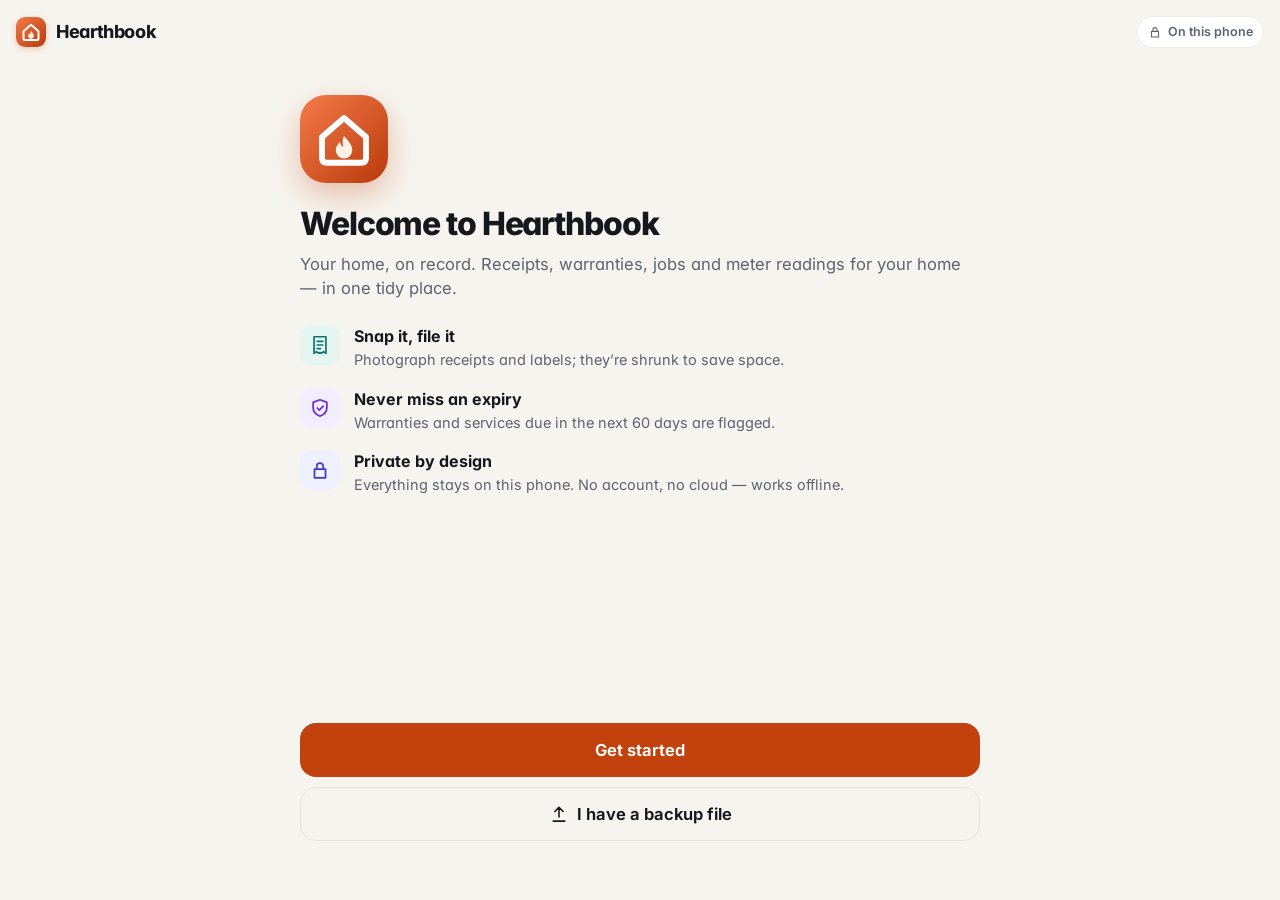
==== index.html @ 167d60f3 "Google Drive shared sync" ====
<!doctype html>
<!--
  index.html — the one and only page of the app.

  It's deliberately almost empty: a slim top bar, a <main> box that
  app.js fills in with whichever screen you're on (dashboard, list, form…),
  and the bottom navigation bar.

  The app's name lives in js/config.js; the <title> here is just what
  shows for a split second before the JavaScript starts.
-->
<html lang="en-GB">
  <head>
    <meta charset="utf-8" />
    <!-- Makes the page fit the phone's screen width instead of a zoomed-out desktop view -->
    <meta name="viewport" content="width=device-width, initial-scale=1, viewport-fit=cover" />
    <title>Hearthbook</title>
    <meta name="description" content="A private home logbook: receipts, warranties, jobs and meter readings. Everything stays on this phone." />
    <meta name="color-scheme" content="light dark" />

    <!-- The manifest tells Chrome "this is an installable app" (name, icons, colours) -->
    <link rel="manifest" href="manifest.json" />
    <!-- Colour of the phone's status bar / title bar (theme.js updates it for dark mode) -->
    <meta name="theme-color" content="#f6f4ef" />
    <link rel="icon" href="icons/icon.svg" type="image/svg+xml" />
    <link rel="icon" href="icons/icon-192.png" sizes="192x192" />
    <link rel="apple-touch-icon" href="icons/icon-192.png" />
    <link rel="preload" href="fonts/inter-latin.woff" as="font" type="font/woff" crossorigin />

    <!-- Apply a saved Light/Dark choice before anything is drawn (no flash) -->
    <script>
      try { var t = localStorage.getItem('hearthbook.theme'); if (t === 'light' || t === 'dark') document.documentElement.dataset.theme = t; } catch (e) {}
    </script>
    <link rel="stylesheet" href="styles.css" />
  </head>
  <body>
    <a class="skip" href="#app">Skip to content</a>
    <header class="topbar">
      <a href="#/home" class="brand" aria-label="Home">
        <img src="icons/icon.svg" alt="" width="30" height="30" />
        <span data-app-name>Hearthbook</span>
      </a>
      <button type="button" class="private-chip" id="sync-chip" title="Your data never leaves this phone">
        <svg viewBox="0 0 24 24" width="14" height="14" fill="none" stroke="currentColor" stroke-width="2" stroke-linecap="round" stroke-linejoin="round" aria-hidden="true"><path d="M6 11h12v9.5H6zM8.5 11V8a3.5 3.5 0 0 1 7 0v3"/></svg>
        <span id="sync-chip-text">On this phone</span>
      </button>
    </header>

    <!-- app.js draws each screen in here -->
    <main id="app" tabindex="-1">
      <noscript>This app needs JavaScript switched on.</noscript>
    </main>

    <!-- Bottom navigation (thumb-friendly). Icons are inline SVG. -->
    <nav class="bottom-nav" aria-label="Main">
      <a href="#/home" data-tab="home" id="nav-home">
        <svg viewBox="0 0 24 24" fill="none" stroke="currentColor" stroke-width="1.9" stroke-linecap="round" stroke-linejoin="round" aria-hidden="true"><path d="M3.5 10.2 12 3.5l8.5 6.7V19a1.5 1.5 0 0 1-1.5 1.5h-4.2v-6h-5.6v6H5A1.5 1.5 0 0 1 3.5 19z"/></svg>
        <span>Home</span>
      </a>
      <a href="#/list/all" data-tab="list" id="nav-list">
        <svg viewBox="0 0 24 24" fill="none" stroke="currentColor" stroke-width="1.9" stroke-linecap="round" stroke-linejoin="round" aria-hidden="true"><path d="M8 6h12M8 12h12M8 18h12M4 6h.01M4 12h.01M4 18h.01"/></svg>
        <span>Logbook</span>
      </a>
      <a href="#/new" class="nav-add" id="add" aria-label="Add entry">
        <svg viewBox="0 0 24 24" fill="none" stroke="currentColor" stroke-width="2.4" stroke-linecap="round" aria-hidden="true"><path d="M12 5v14M5 12h14"/></svg>
      </a>
      <a href="#/list/meter" data-tab="meter" id="nav-meter">
        <svg viewBox="0 0 24 24" fill="none" stroke="currentColor" stroke-width="1.9" stroke-linecap="round" stroke-linejoin="round" aria-hidden="true"><path d="M4.5 17a8 8 0 1 1 15 0M12 13l3.5-4"/></svg>
        <span>Meters</span>
      </a>
      <a href="#/export" data-tab="export" id="export-nav" aria-label="Backup and settings">
        <svg viewBox="0 0 24 24" fill="none" stroke="currentColor" stroke-width="1.9" stroke-linecap="round" stroke-linejoin="round" aria-hidden="true"><path d="M7 18.5a4.5 4.5 0 0 1-.6-8.96A6 6 0 0 1 18 8.5a4 4 0 0 1-.5 7.97M12 21v-8M9 16l3-3 3 3"/></svg>
        <span>Backup</span>
      </a>
    </nav>

    <!-- type="module" lets us use "import" between our JavaScript files -->
    <script type="module" src="js/app.js"></script>
  </body>
</html>
---- styles.css ----
/* =====================================================================
   styles.css — how everything looks.
   =====================================================================
   "Mobile-first": the basic styles are for a phone. Anything you tap is
   at least 44–48px tall (about the size of a fingertip).

   All colours, radii and shadows are "variables" at the top, in two sets:
   light (default) and dark. Change the look of the whole app by editing
   these. Dark mode follows the phone's setting, or Backup → Appearance.  */

@font-face {
  font-family: 'Inter';
  src: url('fonts/inter-latin.woff') format('woff');
  font-weight: 400 800;
  font-style: normal;
  font-display: swap; /* show text straight away with a system font, swap when loaded */
}

:root {
  color-scheme: light;
  --font: 'Inter', system-ui, -apple-system, 'Segoe UI', Roboto, 'Helvetica Neue', Arial, sans-serif;

  --bg: #f6f4ef;          /* warm paper */
  --surface: #ffffff;     /* cards */
  --surface-2: #f0ede6;   /* inputs, quiet buttons */
  --line: rgba(28, 25, 20, 0.08);
  --text: #16181d;
  --text-2: #5e6370;      /* secondary text, 6:1 on white */
  --text-3: #8a8f9a;      /* decorative only (not for important text) */

  --brand: #c2410c;       /* ember: buttons, links (5.2:1 with white) */
  --brand-2: #f47b4a;     /* lighter ember for gradients */
  --brand-soft: #fdebe2;
  --on-brand: #ffffff;

  --soon: #b45309;   --soon-bg: #fff3dc;
  --bad: #b42318;    --bad-bg: #fdeceb;
  --good: #067647;   --good-bg: #e7f6ee;

  /* section colours: ink (icon/text) + soft (background) */
  --indigo: #4338ca; --indigo-soft: #eef0ff;
  --teal: #0f766e;   --teal-soft: #e3f4f1;
  --violet: #6d28d9; --violet-soft: #f3eeff;
  --amber: #b45309;  --amber-soft: #fff1d6;
  --slate: #475467;  --slate-soft: #eef0f3;

  --radius: 18px;
  --radius-sm: 12px;
  --shadow: 0 1px 2px rgba(28, 25, 20, 0.04), 0 4px 16px rgba(28, 25, 20, 0.05);
  --shadow-lift: 0 8px 28px rgba(28, 25, 20, 0.12);
  --tap: 48px;
  --nav-h: 68px;
  --ease: cubic-bezier(0.2, 0.8, 0.2, 1);
}

/* Dark palette — used when the phone is in dark mode (unless the user
   picked Light), or when the user picked Dark. */
@media (prefers-color-scheme: dark) {
  :root:not([data-theme='light']) {
    color-scheme: dark;
    --bg: #0f1115; --surface: #171a21; --surface-2: #20242d; --line: rgba(255, 255, 255, 0.07);
    --text: #eceef1; --text-2: #a3a8b3; --text-3: #6f7480;
    --brand: #ff8a5b; --brand-2: #ffa47e; --brand-soft: #3a1f14; --on-brand: #1a0d06;
    --soon: #ffb86b; --soon-bg: #2e2416; --bad: #ff8b80; --bad-bg: #331b1a; --good: #6ee7a8; --good-bg: #13291f;
    --indigo: #a5b4fc; --indigo-soft: #23264a; --teal: #5eead4; --teal-soft: #12302d;
    --violet: #c4b5fd; --violet-soft: #2a2145; --amber: #fcd34d; --amber-soft: #33290f;
    --slate: #cbd2dc; --slate-soft: #252a33;
    --shadow: 0 1px 2px rgba(0, 0, 0, 0.3); --shadow-lift: 0 8px 28px rgba(0, 0, 0, 0.5);
  }
}
:root[data-theme='dark'] {
  color-scheme: dark;
  --bg: #0f1115; --surface: #171a21; --surface-2: #20242d; --line: rgba(255, 255, 255, 0.07);
  --text: #eceef1; --text-2: #a3a8b3; --text-3: #6f7480;
  --brand: #ff8a5b; --brand-2: #ffa47e; --brand-soft: #3a1f14; --on-brand: #1a0d06;
  --soon: #ffb86b; --soon-bg: #2e2416; --bad: #ff8b80; --bad-bg: #331b1a; --good: #6ee7a8; --good-bg: #13291f;
  --indigo: #a5b4fc; --indigo-soft: #23264a; --teal: #5eead4; --teal-soft: #12302d;
  --violet: #c4b5fd; --violet-soft: #2a2145; --amber: #fcd34d; --amber-soft: #33290f;
  --slate: #cbd2dc; --slate-soft: #252a33;
  --shadow: 0 1px 2px rgba(0, 0, 0, 0.3); --shadow-lift: 0 8px 28px rgba(0, 0, 0, 0.5);
}

/* Section tone -> colours, via data-tone="indigo" etc. */
[data-tone='indigo'] { --tone: var(--indigo); --tone-soft: var(--indigo-soft); }
[data-tone='teal']   { --tone: var(--teal);   --tone-soft: var(--teal-soft); }
[data-tone='violet'] { --tone: var(--violet); --tone-soft: var(--violet-soft); }
[data-tone='amber']  { --tone: var(--amber);  --tone-soft: var(--amber-soft); }
[data-tone='slate']  { --tone: var(--slate);  --tone-soft: var(--slate-soft); }
[data-tone='brand']  { --tone: var(--brand);  --tone-soft: var(--brand-soft); }

* { box-sizing: border-box; }
html { -webkit-text-size-adjust: 100%; -webkit-tap-highlight-color: transparent; }

body {
  margin: 0;
  font-family: var(--font);
  font-size: 16px;
  line-height: 1.45;
  color: var(--text);
  background: var(--bg);
  font-feature-settings: 'cv11', 'calt';
  -webkit-font-smoothing: antialiased;
}
h1, h2, h3 { letter-spacing: -0.02em; line-height: 1.2; }
a { color: var(--brand); }
:focus-visible { outline: 3px solid color-mix(in srgb, var(--brand) 55%, transparent); outline-offset: 2px; border-radius: 10px; }
.ico { display: inline-flex; flex: none; }
.ico svg { display: block; }
.skip { position: absolute; left: -999px; top: 8px; z-index: 50; background: var(--surface); padding: 8px 12px; border-radius: 8px; }
.skip:focus { left: 8px; }

/* ---------- Top bar ---------- */
.topbar {
  position: sticky; top: 0; z-index: 20;
  display: flex; align-items: center; justify-content: space-between; gap: 8px;
  padding: 10px 16px;
  padding-top: max(10px, env(safe-area-inset-top));
  background: color-mix(in srgb, var(--bg) 82%, transparent);
  backdrop-filter: saturate(1.6) blur(14px);
  -webkit-backdrop-filter: saturate(1.6) blur(14px);
  border-bottom: 1px solid transparent;
}
.brand { display: flex; align-items: center; gap: 10px; color: var(--text); text-decoration: none; font-weight: 750; font-size: 18px; letter-spacing: -0.02em; min-height: 44px; }
.brand img { border-radius: 9px; box-shadow: 0 2px 6px rgba(194, 65, 12, 0.25); }
button.private-chip { font: inherit; font-size: 12.5px; font-weight: 600; cursor: pointer; min-height: 32px; }
.private-chip[data-state='syncing'] svg { animation: spin 1s linear infinite; }
.private-chip[data-state='idle'] { color: var(--good); }
.private-chip[data-state='signin'], .private-chip[data-state='error'] { color: var(--bad); border-color: color-mix(in srgb, var(--bad) 40%, var(--line)); }
@keyframes spin { to { transform: rotate(360deg); } }
.private-chip {
  display: inline-flex; align-items: center; gap: 6px;
  font-size: 12.5px; font-weight: 600; color: var(--text-2);
  background: var(--surface); border: 1px solid var(--line); border-radius: 999px; padding: 6px 10px;
}

main { padding: 4px 16px calc(var(--nav-h) + 32px + env(safe-area-inset-bottom)); max-width: 720px; margin: 0 auto; outline: none; }
body.no-nav main { padding-bottom: 40px; }
.screen-in > * { animation: rise 0.32s var(--ease) both; }
.screen-in > *:nth-child(2) { animation-delay: 0.03s; }
.screen-in > *:nth-child(3) { animation-delay: 0.06s; }
.screen-in > *:nth-child(n + 4) { animation-delay: 0.09s; }
@keyframes rise { from { opacity: 0; transform: translateY(8px); } to { opacity: 1; transform: none; } }

/* ---------- Bottom navigation ---------- */
.bottom-nav {
  position: fixed; left: 0; right: 0; bottom: 0; z-index: 30;
  display: grid; grid-template-columns: repeat(5, 1fr); align-items: center;
  height: calc(var(--nav-h) + env(safe-area-inset-bottom));
  padding: 0 8px env(safe-area-inset-bottom);
  background: color-mix(in srgb, var(--surface) 88%, transparent);
  backdrop-filter: saturate(1.6) blur(16px);
  -webkit-backdrop-filter: saturate(1.6) blur(16px);
  border-top: 1px solid var(--line);
}
.bottom-nav a {
  display: flex; flex-direction: column; align-items: center; justify-content: center; gap: 3px;
  min-height: 52px; color: var(--text-2); text-decoration: none; font-size: 11.5px; font-weight: 600;
  border-radius: 14px; transition: color 0.2s;
}
.bottom-nav a svg { width: 24px; height: 24px; transition: transform 0.2s var(--ease); }
.bottom-nav a.active { color: var(--brand); }
.bottom-nav a.active svg { transform: translateY(-1px) scale(1.06); }
.bottom-nav .nav-add {
  justify-self: center; width: 56px; height: 56px; min-height: 0; border-radius: 18px;
  background: linear-gradient(145deg, var(--brand-2), var(--brand)); color: var(--on-brand);
  box-shadow: 0 6px 18px color-mix(in srgb, var(--brand) 40%, transparent);
  transform: translateY(-6px);
}
.bottom-nav .nav-add svg { width: 26px; height: 26px; }
.bottom-nav .nav-add:active { transform: translateY(-6px) scale(0.94); }
body.no-nav .bottom-nav { display: none; }

/* ---------- Screen headers ---------- */
.screen-head { margin: 6px 0 14px; }
.screen-title-row { display: flex; align-items: center; justify-content: space-between; gap: 12px; }
.screen-title { font-size: 30px; font-weight: 780; margin: 2px 0 0; letter-spacing: -0.03em; }
.screen-sub { color: var(--text-2); margin: 4px 0 0; font-size: 15px; }
.eyebrow { margin: 6px 0 0; color: var(--text-2); font-weight: 600; font-size: 14px; }
.back {
  display: inline-flex; align-items: center; gap: 2px; min-height: 44px; margin-left: -6px; padding-right: 8px;
  color: var(--brand); text-decoration: none; font-weight: 600; font-size: 15.5px;
}

/* ---------- Cards, generic ---------- */
.card { background: var(--surface); padding: 18px; border-radius: var(--radius); margin-bottom: 14px; box-shadow: var(--shadow); border: 1px solid var(--line); }
.card p { margin: 0 0 12px; }
.card-head { display: flex; align-items: flex-start; justify-content: space-between; gap: 12px; margin-bottom: 10px; }
.card-head-title { display: flex; align-items: center; gap: 12px; }
.card-title { font-size: 17px; font-weight: 700; margin: 0; }
.card-sub { color: var(--text-2); font-size: 13.5px; margin: 2px 0 0; }
.small { font-size: 14px; }
.muted { color: var(--text-2); }
.stack { display: flex; flex-direction: column; gap: 10px; }

/* Coloured icon squares */
.badge { display: inline-flex; align-items: center; justify-content: center; flex: none; background: var(--tone-soft, var(--slate-soft)); color: var(--tone, var(--slate)); border-radius: 12px; }
.badge-sm { width: 28px; height: 28px; border-radius: 9px; }
.badge-md { width: 40px; height: 40px; }
.badge-lg { width: 56px; height: 56px; border-radius: 16px; }

/* Pills (status chips) */
.pill { display: inline-flex; align-items: center; gap: 4px; align-self: flex-start; padding: 3px 10px; border-radius: 999px; font-size: 12.5px; font-weight: 650; background: var(--surface-2); color: var(--text-2); }
.pill.soon { background: var(--soon-bg); color: var(--soon); }
.pill.expired { background: var(--bad-bg); color: var(--bad); }
.pill.up { background: var(--bad-bg); color: var(--bad); }
.pill.down { background: var(--good-bg); color: var(--good); }

/* ---------- Dashboard ---------- */
.dash-head { margin: 4px 0 16px; }
.hero {
  display: block; position: relative; overflow: hidden; text-decoration: none;
  color: #fff; border-radius: 24px; padding: 20px 20px 18px; margin-bottom: 14px;
  background:
    radial-gradient(120% 90% at 100% 0%, rgba(255, 190, 140, 0.22), transparent 55%),
    linear-gradient(140deg, #c94a17 0%, #b33a0b 55%, #8f2f09 100%);
  box-shadow: 0 10px 30px rgba(194, 65, 12, 0.28);
}
:root[data-theme='dark'] .hero { box-shadow: 0 10px 30px rgba(0, 0, 0, 0.45); }
.hero::after { /* soft flame-shaped glow */
  content: ''; position: absolute; right: -40px; bottom: -60px; width: 200px; height: 200px; border-radius: 50%;
  background: radial-gradient(circle, rgba(255, 210, 160, 0.35), transparent 65%);
}
.hero-label { margin: 0; font-size: 14px; font-weight: 600; }
.hero-value { margin: 4px 0 2px; font-size: 40px; font-weight: 800; letter-spacing: -0.035em; font-variant-numeric: tabular-nums; }
.hero-sub { margin: 0 0 14px; font-size: 13.5px; }
.hero-split { display: flex; flex-wrap: wrap; gap: 6px; position: relative; z-index: 1; }
.hero-chip { display: inline-flex; align-items: center; gap: 5px; padding: 5px 10px; border-radius: 999px; background: rgba(255, 255, 255, 0.16); font-size: 12.5px; font-weight: 600; font-variant-numeric: tabular-nums; }

.stat-grid { display: grid; grid-template-columns: 1fr 1fr; gap: 12px; margin-bottom: 14px; }
.stat-card {
  display: flex; flex-direction: column; gap: 4px; min-height: 136px; min-width: 0;
  background: var(--surface); border: 1px solid var(--line); border-radius: var(--radius); padding: 14px;
  color: var(--text); text-decoration: none; box-shadow: var(--shadow);
  transition: transform 0.15s var(--ease), box-shadow 0.2s;
}
.stat-card.wide { grid-column: 1 / -1; flex-direction: row; align-items: center; justify-content: space-between; min-height: 0; }
.wide-main { display: flex; flex-direction: column; gap: 4px; min-width: 0; }
.stat-label { display: inline-flex; align-items: center; gap: 6px; color: var(--text-2); font-size: 13px; font-weight: 600; }
.stat-value { font-size: 22px; font-weight: 780; letter-spacing: -0.025em; font-variant-numeric: tabular-nums; }
.stat-value small { font-size: 13px; font-weight: 600; color: var(--text-2); letter-spacing: 0; }
.stat-value.muted { font-size: 18px; }
.stat-title { color: var(--text-2); font-size: 13.5px; overflow: hidden; display: -webkit-box; -webkit-line-clamp: 2; -webkit-box-orient: vertical; }
.stat-foot { margin-top: auto; font-size: 12.5px; color: var(--bad); font-weight: 600; }
.spark { color: var(--brand); flex: none; }
.spark-line { fill: none; stroke: currentColor; stroke-width: 2.4; stroke-linecap: round; stroke-linejoin: round; }
.spark-dot { fill: currentColor; stroke: var(--surface); stroke-width: 2; }

.section-grid { display: grid; grid-template-columns: 1fr 1fr; gap: 12px; margin-bottom: 18px; }
.section-tile {
  display: flex; flex-direction: column; gap: 2px; padding: 14px; min-height: 104px;
  background: var(--surface); border: 1px solid var(--line); border-radius: var(--radius);
  text-decoration: none; color: var(--text); box-shadow: var(--shadow);
  transition: transform 0.15s var(--ease);
}
.section-tile .badge { margin-bottom: 8px; }
.tile-label { font-weight: 700; }
.tile-meta { color: var(--text-2); font-size: 13px; font-variant-numeric: tabular-nums; }

.group { margin-bottom: 18px; }
.group-head { display: flex; align-items: baseline; justify-content: space-between; margin: 0 2px 10px; }
.group-head h2 { font-size: 19px; margin: 0; }
.link { font-weight: 600; text-decoration: none; font-size: 14.5px; min-height: 44px; display: inline-flex; align-items: center; }

/* Charts */
.chart-card .card-head { margin-bottom: 2px; }
.chart-readout { margin: 6px 0 4px !important; color: var(--text-2); font-size: 14px; }
.chart-readout strong { color: var(--text); font-size: 17px; font-variant-numeric: tabular-nums; }
.chart { color: var(--brand); }
.chart-svg { width: 100%; height: auto; display: block; overflow: visible; }
.chart-grid { stroke: var(--line); stroke-width: 1; stroke-dasharray: 3 4; }
.chart-base { stroke: var(--line); stroke-width: 1.5; }
.chart-bar { fill: color-mix(in srgb, var(--brand) 32%, var(--surface)); transition: fill 0.2s; }
.chart-bar.is-selected { fill: var(--brand); }
.chart-col { cursor: pointer; }
.chart-label { fill: var(--text-2); font-size: 11px; font-weight: 600; font-family: var(--font); }
.chart-label.is-selected { fill: var(--text); font-weight: 750; }
.chart-peak { fill: var(--text-2); font-size: 10.5px; font-weight: 700; font-family: var(--font); }
.chart-break { fill: none; stroke: var(--surface); stroke-width: 3; }
.chart-note { margin: 6px 0 0 !important; color: var(--text-2); font-size: 12px; }
.seg { display: inline-flex; background: var(--surface-2); border-radius: 12px; padding: 3px; gap: 2px; flex: none; }
.seg-full { display: flex; }
.seg-full .seg-btn { flex: 1; }
.seg-btn {
  display: inline-flex; align-items: center; justify-content: center; gap: 6px;
  min-height: 40px; min-width: 52px; padding: 0 12px; border: 0; border-radius: 10px;
  background: transparent; color: var(--text-2); font: inherit; font-size: 14px; font-weight: 650; cursor: pointer;
}
.seg-btn.active { background: var(--surface); color: var(--text); box-shadow: 0 1px 3px rgba(0, 0, 0, 0.12); }

/* Meter summary */
.meter-card { padding-bottom: 12px; }
.meter-stats { display: grid; grid-template-columns: repeat(3, 1fr); gap: 8px; margin-bottom: 12px; }
.meter-stats > div { display: flex; flex-direction: column; gap: 2px; min-width: 0; }
.meter-stats .stat-value { font-size: 19px; }
.meter-stats .stat-title { font-size: 12.5px; }
.meter-card .chart { color: var(--amber); }
.meter-card .chart-bar { fill: color-mix(in srgb, var(--amber) 30%, var(--surface)); }
.meter-card .chart-bar.is-selected { fill: var(--amber); }
.chart-caption { margin-bottom: 4px !important; }

/* ---------- Section tabs (scroll sideways on small phones) ---------- */
.tabs { display: flex; gap: 8px; overflow-x: auto; padding: 2px 16px 10px; margin: 0 -16px 6px; scrollbar-width: none; }
.tabs::-webkit-scrollbar { display: none; }
.tab {
  flex: 0 0 auto; display: inline-flex; align-items: center; gap: 6px;
  min-height: 44px; padding: 0 14px; border-radius: 999px;
  background: var(--surface); color: var(--text); text-decoration: none; font-weight: 600; font-size: 14.5px;
  border: 1px solid var(--line); white-space: nowrap; box-shadow: var(--shadow);
  transition: background 0.2s, color 0.2s;
}
.tab .ico { color: var(--tone, var(--text-2)); }
.tab.active { background: var(--text); color: var(--bg); border-color: var(--text); }
.tab.active .ico { color: inherit; }

/* ---------- Banners ---------- */
.banner {
  display: flex; align-items: flex-start; gap: 12px; border-radius: var(--radius); padding: 14px; margin-bottom: 12px;
  text-decoration: none; border: 1px solid transparent;
}
.banner p { margin: 0 0 6px; }
.banner-icon { display: inline-flex; margin-top: 1px; }
.banner-body { flex: 1; min-width: 0; }
.banner-title { font-weight: 700; }
.banner.warn { background: var(--bad-bg); color: var(--bad); border-color: color-mix(in srgb, var(--bad) 20%, transparent); }
.banner.warn .small { color: var(--text); opacity: 0.85; }
.banner.warn .btn { margin-top: 6px; }
.banner.soon { align-items: center; background: var(--soon-bg); color: var(--soon); font-weight: 650; min-height: var(--tap); border-color: color-mix(in srgb, var(--soon) 22%, transparent); }

/* ---------- Search and totals ---------- */
.search-wrap { position: relative; display: block; }
.search-wrap .ico { position: absolute; left: 14px; top: 50%; transform: translateY(-50%); color: var(--text-2); pointer-events: none; }
.search {
  width: 100%; min-height: var(--tap); font: inherit; font-size: 16px; color: var(--text);
  padding: 10px 14px 10px 44px; border: 1px solid var(--line); border-radius: 14px; background: var(--surface);
  box-shadow: var(--shadow);
}
.search::placeholder { color: var(--text-2); }
.summary { display: flex; justify-content: space-between; color: var(--text-2); padding: 12px 4px 4px; font-size: 14px; }
.summary .total strong { color: var(--text); font-variant-numeric: tabular-nums; }
.month-head { display: flex; justify-content: space-between; padding: 14px 4px 2px; color: var(--text-2); font-size: 13px; font-weight: 650; letter-spacing: 0.01em; font-variant-numeric: tabular-nums; }

/* ---------- Entry cards in the list ---------- */
.list { display: flex; flex-direction: column; gap: 8px; }
.entry {
  position: relative; display: flex; align-items: center; gap: 12px;
  background: var(--surface); border-radius: var(--radius); border: 1px solid var(--line);
  padding: 12px; min-height: 76px; color: inherit; text-decoration: none; box-shadow: var(--shadow);
  transition: transform 0.15s var(--ease), box-shadow 0.2s;
}
.entry.soon { background: linear-gradient(90deg, var(--soon-bg), var(--surface) 70%); border-color: color-mix(in srgb, var(--soon) 25%, transparent); }
.entry.expired .thumb { filter: grayscale(0.4); }
.entry:active, .stat-card:active, .section-tile:active, .choice:active, .hero:active { transform: scale(0.985); }
.thumb-wrap { position: relative; flex: none; }
.thumb { width: 52px; height: 52px; border-radius: 14px; object-fit: cover; flex: 0 0 auto; display: block; background: var(--surface-2); }
.thumb.placeholder { display: flex; align-items: center; justify-content: center; background: var(--tone-soft); color: var(--tone); }
.thumb-tag { position: absolute; right: -4px; bottom: -4px; width: 22px; height: 22px; border-radius: 8px; display: flex; align-items: center; justify-content: center; background: var(--tone-soft); color: var(--tone); border: 2px solid var(--surface); }
.entry-text { flex: 1; min-width: 0; }
.entry-title { font-weight: 650; overflow: hidden; text-overflow: ellipsis; white-space: nowrap; letter-spacing: -0.01em; }
.entry-sub, .entry-meter { color: var(--text-2); font-size: 13.5px; }
.entry-meter { color: var(--amber); font-weight: 650; font-variant-numeric: tabular-nums; }
.entry-cost { font-weight: 720; white-space: nowrap; font-variant-numeric: tabular-nums; letter-spacing: -0.01em; }
.due { font-size: 13px; color: var(--text-2); }
.due.soon { color: var(--soon); font-weight: 700; }
.due.expired { color: var(--bad); font-weight: 700; }

/* ---------- Empty states ---------- */
.empty { text-align: center; color: var(--text-2); padding: 36px 16px; }
.empty p { margin: 0 auto; max-width: 300px; }
.empty-art {
  width: 84px; height: 84px; margin: 0 auto 14px; border-radius: 28px;
  display: flex; align-items: center; justify-content: center;
  background: var(--brand-soft); color: var(--brand);
}
.empty-hero { background: var(--surface); border: 1px solid var(--line); border-radius: 24px; box-shadow: var(--shadow); margin-bottom: 16px; padding: 30px 20px 22px; }
.empty-hero h2 { color: var(--text); margin: 0 0 6px; font-size: 21px; }
.empty-hero .stack { margin-top: 18px; }

/* ---------- Buttons ---------- */
.btn {
  display: inline-flex; align-items: center; justify-content: center; gap: 8px;
  min-height: var(--tap); padding: 0 18px; border: none; border-radius: 14px;
  background: var(--brand); color: var(--on-brand);
  font-family: inherit; font-size: 16px; font-weight: 650; text-decoration: none; cursor: pointer;
  flex: 1; transition: transform 0.12s var(--ease), filter 0.2s;
}
.btn:active { transform: scale(0.97); }
.btn-lg { min-height: 54px; font-size: 16.5px; border-radius: 16px; width: 100%; }
.btn.secondary { background: var(--surface-2); color: var(--text); }
.btn.ghost { background: transparent; color: var(--text); border: 1px solid var(--line); }
.btn.danger { background: var(--bad); color: #fff; }
.btn.danger-soft { background: var(--bad-bg); color: var(--bad); }
.btn:disabled { opacity: 0.6; }
.small-btn { min-height: 40px; font-size: 14.5px; flex: none; padding: 0 14px; border-radius: 12px; }
.card > .btn { width: 100%; }

.row { display: flex; gap: 10px; margin: 8px 0; }
.row > .field { flex: 1; }

/* ---------- Chooser ---------- */
.chooser { display: grid; grid-template-columns: 1fr 1fr; gap: 12px; margin-bottom: 16px; }
.choice {
  display: flex; flex-direction: column; align-items: flex-start; gap: 4px;
  min-height: 150px; padding: 16px; background: var(--surface); border-radius: var(--radius); border: 1px solid var(--line);
  color: var(--text); text-decoration: none; box-shadow: var(--shadow); transition: transform 0.15s var(--ease);
}
.choice .badge { margin-bottom: auto; }
.choice-label { font-weight: 700; font-size: 17px; margin-top: 14px; }
.choice-blurb { color: var(--text-2); font-size: 13px; }

/* ---------- Form ---------- */
.form-head { margin-bottom: 14px; }
.form-title { display: flex; align-items: center; gap: 12px; margin-top: 2px; }
.form-title .screen-title { font-size: 26px; margin: 0; }
.form { background: transparent; }
.field { display: block; margin-bottom: 14px; }
.label { display: block; font-weight: 650; margin-bottom: 6px; font-size: 14px; color: var(--text); }
.hint { display: block; color: var(--text-2); font-size: 13.5px; margin-top: 4px; }
.field input, .field textarea {
  width: 100%; min-height: var(--tap); font: inherit; font-size: 16px; color: var(--text);
  padding: 11px 14px; border: 1px solid var(--line); border-radius: 14px; background: var(--surface);
  box-shadow: var(--shadow); transition: border-color 0.2s, box-shadow 0.2s;
}
.field textarea { resize: vertical; min-height: 110px; }
.field input:focus, .field textarea:focus, .search:focus {
  outline: none; border-color: var(--brand); box-shadow: 0 0 0 4px color-mix(in srgb, var(--brand) 18%, transparent);
}
.photo-grid { display: grid; grid-template-columns: repeat(3, 1fr); gap: 8px; margin-bottom: 8px; }
.photo { position: relative; }
.photo img { width: 100%; aspect-ratio: 1; object-fit: cover; border-radius: 14px; display: block; }
.remove-photo {
  position: absolute; top: 4px; right: 4px; width: 36px; height: 36px; display: flex; align-items: center; justify-content: center;
  border-radius: 50%; border: none; background: rgba(0, 0, 0, 0.6); color: #fff; cursor: pointer;
}
.sticky-actions {
  position: sticky; bottom: 0; margin: 8px -16px 0; padding: 12px 16px calc(12px + env(safe-area-inset-bottom));
  background: color-mix(in srgb, var(--bg) 90%, transparent); backdrop-filter: blur(12px); -webkit-backdrop-filter: blur(12px);
  border-top: 1px solid var(--line);
}
.error { color: var(--bad); background: var(--bad-bg); padding: 12px 14px; border-radius: 12px; font-weight: 600; }

/* ---------- Detail ---------- */
.detail-hero { padding: 6px 2px 16px; }
.detail-kicker { display: flex; align-items: center; gap: 8px; color: var(--tone); font-weight: 650; font-size: 14px; flex-wrap: wrap; }
.detail-kicker .pill { margin-left: auto; }
.detail-hero h1 { font-size: 26px; font-weight: 780; margin: 12px 0 6px; letter-spacing: -0.025em; overflow-wrap: anywhere; }
.detail-amount { font-size: 34px; font-weight: 800; margin: 0; letter-spacing: -0.035em; font-variant-numeric: tabular-nums; }
.detail-meta { margin: 2px 0 0; color: var(--text-2); }
.details { margin: 0 0 14px; background: var(--surface); border-radius: var(--radius); border: 1px solid var(--line); box-shadow: var(--shadow); overflow: hidden; }
.detail-row { display: flex; justify-content: space-between; align-items: center; gap: 12px; padding: 13px 16px; min-height: 50px; }
.detail-row + .detail-row { border-top: 1px solid var(--line); }
.details dt { display: inline-flex; align-items: center; gap: 8px; color: var(--text-2); flex: none; }
.details dd { margin: 0; font-weight: 650; text-align: right; font-variant-numeric: tabular-nums; min-width: 0; overflow-wrap: anywhere; }
.notes-card, .photos-card { background: var(--surface); border: 1px solid var(--line); border-radius: var(--radius); padding: 16px; margin-bottom: 14px; box-shadow: var(--shadow); }
.notes { white-space: pre-wrap; margin: 8px 0 0; color: var(--text); font-size: 15px; line-height: 1.55; }
.photos-large { display: grid; gap: 8px; margin-top: 10px; }
.photos-large.multi { grid-template-columns: 1fr 1fr; }
.photos-large img { width: 100%; border-radius: 14px; display: block; cursor: zoom-in; background: var(--surface-2); }
.photos-large.multi img { aspect-ratio: 1; object-fit: cover; }
.detail-actions { margin-top: 4px; }
.overlay { position: fixed; inset: 0; background: rgba(0, 0, 0, 0.92); z-index: 100; display: flex; align-items: center; justify-content: center; animation: fade 0.2s ease both; }
.overlay img { max-width: 100%; max-height: 100%; }
.overlay-close { position: absolute; top: max(14px, env(safe-area-inset-top)); right: 14px; width: 44px; height: 44px; border-radius: 50%; border: 0; background: rgba(255, 255, 255, 0.15); color: #fff; display: flex; align-items: center; justify-content: center; }
@keyframes fade { from { opacity: 0; } }

/* ---------- Export / settings ---------- */
.last-backup { font-weight: 650; color: var(--bad); }
.last-backup.ok { color: var(--good); }
.footnote { padding: 0 4px; line-height: 1.6; }

/* ---------- Welcome ---------- */
.welcome { min-height: calc(100vh - 120px); display: flex; flex-direction: column; padding: 18px 4px 8px; }
.welcome-logo { width: 88px; height: 88px; border-radius: 26px; box-shadow: 0 12px 30px rgba(194, 65, 12, 0.3); margin: 8px 0 22px; }
.welcome h1 { font-size: 32px; font-weight: 800; margin: 0 0 10px; letter-spacing: -0.035em; }
.welcome-lead { color: var(--text-2); font-size: 16.5px; margin: 0 0 24px; }
.welcome-points { list-style: none; margin: 0 0 28px; padding: 0; display: flex; flex-direction: column; gap: 16px; }
.welcome-point { display: flex; gap: 14px; align-items: flex-start; }
.welcome-point strong { display: block; font-size: 16px; }
.welcome-point span:not(.badge):not(.ico) { color: var(--text-2); font-size: 14.5px; }
.welcome-actions { margin-top: auto; display: flex; flex-direction: column; gap: 10px; }

/* ---------- Toast ---------- */
.toast {
  position: fixed; left: 50%; bottom: calc(var(--nav-h) + 20px + env(safe-area-inset-bottom)); transform: translateX(-50%);
  display: inline-flex; align-items: center; gap: 8px;
  background: var(--text); color: var(--bg); padding: 12px 18px; border-radius: 14px; z-index: 200;
  max-width: 90vw; font-weight: 600; font-size: 14.5px; box-shadow: var(--shadow-lift);
  animation: toast-in 0.3s var(--ease) both;
}
.toast.out { opacity: 0; transition: opacity 0.3s; }
@keyframes toast-in { from { opacity: 0; transform: translate(-50%, 10px); } }

@media (hover: hover) {
  .entry:hover, .stat-card:hover, .section-tile:hover, .choice:hover { box-shadow: var(--shadow-lift); }
}

/* People who've asked their phone for less motion get none. */
@media (prefers-reduced-motion: reduce) {
  *, *::before, *::after { animation: none !important; transition: none !important; }
}

/* The "hidden" attribute should always win, even over display:block above. */
[hidden] { display: none !important; }

/* Compact one-row backup reminder */
.banner.compact { align-items: center; padding: 12px 12px 12px 14px; }
.banner.compact p { margin: 0; }
.banner.compact .banner-title { font-size: 14.5px; }
.banner.compact .small { font-size: 13px; }
.banner.compact .btn { margin: 0; flex: none; }
.stat-card .pill { white-space: nowrap; }

/* ---------- Swipeable period detail card ---------- */
.period-card {
  margin-top: 12px; padding: 12px 12px 10px; border-radius: 16px;
  background: var(--surface-2); border: 1px solid var(--line); outline: none;
  animation: rise 0.28s var(--ease) both; overflow: hidden;
}
.period-card:focus-visible { box-shadow: 0 0 0 3px color-mix(in srgb, var(--brand) 45%, transparent); }
.period-nav { display: flex; align-items: center; gap: 8px; }
.period-heading { flex: 1; min-width: 0; text-align: center; display: flex; flex-direction: column; }
.period-title { font-size: 15.5px; letter-spacing: -0.01em; }
.period-sub { font-size: 12.5px; color: var(--text-2); }
.period-arrow {
  width: 44px; height: 44px; flex: none; border-radius: 12px; border: 1px solid var(--line);
  background: var(--surface); color: var(--text); display: inline-flex; align-items: center; justify-content: center; cursor: pointer;
}
.period-arrow:disabled { opacity: 0.35; cursor: default; }
.period-viewport { touch-action: pan-y; overflow: hidden; margin-top: 10px; cursor: grab; }
.period-card.dragging .period-viewport { cursor: grabbing; }
.period-slide { will-change: transform; user-select: none; -webkit-user-select: none; }
.period-pos { display: flex; justify-content: center; gap: 5px; margin: 10px 0 0 !important; }
.period-pos .dot { width: 6px; height: 6px; border-radius: 3px; background: color-mix(in srgb, var(--text-2) 35%, transparent); transition: width 0.2s, background 0.2s; }
.period-pos .dot.on { width: 16px; background: var(--brand); }
.meter-card .period-pos .dot.on { background: var(--amber); }
.period-stats { display: grid; grid-template-columns: 1fr 1fr; gap: 8px; }
.period-stat { background: var(--surface); border-radius: 12px; padding: 10px 12px; min-width: 0; }
.period-stat .stat-label { font-size: 12px; }
.period-stat .v { display: block; font-size: 19px; font-weight: 760; letter-spacing: -0.02em; font-variant-numeric: tabular-nums; margin-top: 2px; }
.period-stat .v small { font-size: 12px; font-weight: 600; color: var(--text-2); }
.period-stat .muted-v { color: var(--text-2); font-size: 15px; font-weight: 600; }
.period-change { display: flex; flex-wrap: wrap; gap: 6px; margin-top: 10px; align-items: center; font-size: 13px; color: var(--text-2); }
.period-bill { display: flex; align-items: center; gap: 12px; margin-top: 10px; padding: 10px; background: var(--surface); border-radius: 12px; }
.period-bill img { width: 48px; height: 60px; object-fit: cover; object-position: top; border-radius: 8px; border: 1px solid var(--line); flex: none; background: #fff; }
.period-bill .pb-text { flex: 1; min-width: 0; font-size: 13.5px; }
.period-bill .pb-text strong { display: -webkit-box; -webkit-line-clamp: 2; -webkit-box-orient: vertical; overflow: hidden; font-size: 14px; }
.period-bill .btn { flex: none; }
.period-bill.none { color: var(--text-2); }
.period-items { list-style: none; margin: 10px 0 0; padding: 0; display: flex; flex-direction: column; gap: 6px; }
.period-items a { display: flex; justify-content: space-between; gap: 10px; padding: 10px 12px; min-height: 44px; align-items: center; background: var(--surface); border-radius: 12px; color: var(--text); text-decoration: none; font-size: 14px; }
.period-items a span:first-child { overflow: hidden; text-overflow: ellipsis; white-space: nowrap; min-width: 0; }
.period-items a span:last-child { font-weight: 700; font-variant-numeric: tabular-nums; flex: none; }
.chart-hint { margin: 6px 0 0 !important; font-size: 12.5px; color: var(--text-2); text-align: center; }
.chart-col:focus { outline: none; }
.chart-col:focus-visible .chart-hit { fill: color-mix(in srgb, var(--brand) 14%, transparent); }
.chart-col:focus-visible .chart-bar { stroke: var(--text); stroke-width: 2; }
.btn.small { min-height: 44px; padding: 0 14px; font-size: 14px; border-radius: 12px; }
.period-bill .pb-icon { width: 48px; height: 60px; border-radius: 8px; flex: none; display: inline-flex; align-items: center; justify-content: center; background: var(--amber-soft); color: var(--amber); }

/* ---------- Scan receipt / bill ---------- */
.scan-choice {
  display: flex; align-items: center; gap: 14px; padding: 16px; margin-bottom: 6px; border-radius: var(--radius);
  background: linear-gradient(135deg, var(--brand), var(--brand-2)); color: var(--on-brand); text-decoration: none;
  box-shadow: var(--shadow); min-height: 76px;
}
.scan-choice:active { transform: scale(0.985); }
.scan-choice-icon { width: 48px; height: 48px; border-radius: 14px; flex: none; display: inline-flex; align-items: center; justify-content: center; background: rgba(255,255,255,.18); }
.scan-choice-text { flex: 1; display: flex; flex-direction: column; }
.scan-choice .choice-label { margin-top: 0; }
.scan-choice .choice-blurb { color: inherit; opacity: 0.85; }
.chooser-or { text-align: center; color: var(--text-2); font-size: 13px; margin: 14px 0 10px !important; }
.scan-body { display: flex; flex-direction: column; gap: 14px; }
.scan-hero { text-align: center; padding: 8px 8px 0; }
.scan-hero h2 { font-size: 21px; letter-spacing: -0.02em; margin: 16px 0 6px; }
.scan-hero p { color: var(--text-2); margin: 0; font-size: 15px; line-height: 1.45; }
.scan-art { position: relative; width: 132px; height: 150px; margin: 0 auto; border-radius: 22px; background: var(--brand-soft); overflow: hidden; }
.scan-doc { position: absolute; inset: 22px 30px; background: var(--surface); border-radius: 8px; box-shadow: var(--shadow); padding: 14px 10px; display: flex; flex-direction: column; gap: 8px; }
.scan-doc i { display: block; height: 6px; border-radius: 3px; background: var(--line); }
.scan-doc i:nth-child(1) { width: 60%; background: var(--brand); opacity: .6; }
.scan-doc i:nth-child(3) { width: 80%; }
.scan-doc i:nth-child(4) { width: 45%; margin-top: auto; background: var(--text-2); opacity: .5; }
.scan-beam { position: absolute; left: 0; right: 0; top: 0; height: 3px; background: var(--brand); box-shadow: 0 0 14px 4px color-mix(in srgb, var(--brand) 55%, transparent); animation: beam 2.2s ease-in-out infinite; }
@keyframes beam { 0%, 100% { top: 8%; } 50% { top: 90%; } }
@media (prefers-reduced-motion: reduce) { .scan-beam { animation: none; top: 50%; } }
.scan-actions { display: flex; flex-direction: column; gap: 10px; }
.scan-offline { display: flex; gap: 8px; align-items: flex-start; justify-content: center; font-size: 13px; color: var(--text-2); text-align: left; margin: 0 !important; }
.scan-offline svg { flex: none; margin-top: 1px; }
.scan-reading { text-align: center; display: flex; flex-direction: column; align-items: center; gap: 12px; padding-top: 6px; }
.scan-reading h2 { margin: 6px 0 0; font-size: 21px; }
.scan-preview { position: relative; width: 210px; height: 270px; border-radius: 16px; overflow: hidden; background: var(--surface); box-shadow: var(--shadow-lift); border: 1px solid var(--line); }
.scan-preview img { width: 100%; height: 100%; object-fit: contain; object-position: center top; display: block; background: #fff; }
.scan-preview.is-pdf { display: flex; align-items: center; justify-content: center; }
.scan-pdf-icon { display: flex; flex-direction: column; align-items: center; gap: 10px; color: var(--brand); font-size: 13px; padding: 0 16px; word-break: break-all; }
.scan-pdf-icon span { color: var(--text-2); }
.scan-bar { width: 100%; max-width: 300px; height: 8px; border-radius: 4px; background: var(--surface-2); overflow: hidden; }
.scan-bar-fill { display: block; height: 100%; width: 0; background: var(--brand); border-radius: 4px; transition: width 0.3s var(--ease); }
.scan-status { color: var(--text-2); margin: 0 !important; font-size: 14px; min-height: 1.4em; }
.scan-hint { display: flex; gap: 12px; padding: 14px; border-radius: 16px; background: var(--brand-soft); color: var(--text); border: 1.5px solid color-mix(in srgb, var(--brand) 40%, transparent); margin-bottom: 4px; }
.scan-hint > svg { color: var(--brand); flex: none; margin-top: 1px; }
.scan-hint strong { font-size: 16px; }
.scan-hint p { margin: 3px 0 0; font-size: 13.5px; color: var(--text-2); line-height: 1.4; }
.field input.prefilled, .field textarea.prefilled { background: color-mix(in srgb, var(--brand) 9%, var(--surface)); border-color: color-mix(in srgb, var(--brand) 45%, var(--line)); }

/* ---------- Google Drive sync card ---------- */
.sync-status { display: flex; align-items: center; gap: 10px; padding: 12px; border-radius: 14px; background: var(--surface-2); margin: 10px 0; }
.sync-status .dot { width: 10px; height: 10px; border-radius: 5px; flex: none; background: var(--text-3); }
.sync-status[data-state='idle'] .dot { background: var(--good); }
.sync-status[data-state='syncing'] .dot { background: var(--brand); animation: pulse 1s ease-in-out infinite; }
.sync-status[data-state='offline'] .dot { background: var(--soon); }
.sync-status[data-state='signin'] .dot, .sync-status[data-state='error'] .dot { background: var(--bad); }
@keyframes pulse { 50% { opacity: 0.3; } }
.sync-status strong { display: block; font-size: 15px; }
.sync-status span { font-size: 13px; color: var(--text-2); }
.sync-facts { list-style: none; padding: 0; margin: 6px 0 12px; display: grid; gap: 6px; font-size: 14px; }
.sync-facts li { display: flex; justify-content: space-between; gap: 12px; }
.sync-facts li span:first-child { color: var(--text-2); white-space: nowrap; }
.sync-facts li span:last-child { font-weight: 600; text-align: right; overflow-wrap: anywhere; }
.sync-actions { display: grid; gap: 8px; }
.sync-help { font-size: 13.5px; color: var(--text-2); line-height: 1.45; }
.sync-help li { margin: 3px 0; }
.sync-invite { display: flex; gap: 8px; margin-top: 4px; }
.sync-invite input { flex: 1; min-width: 0; }
.sync-msg { font-size: 13.5px; margin: 8px 0 0; }
.sync-msg.bad { color: var(--bad); }
.btn.link-btn { background: none; color: var(--bad); min-height: 44px; }
.sync-invite .btn { flex: none; padding: 0 18px; }
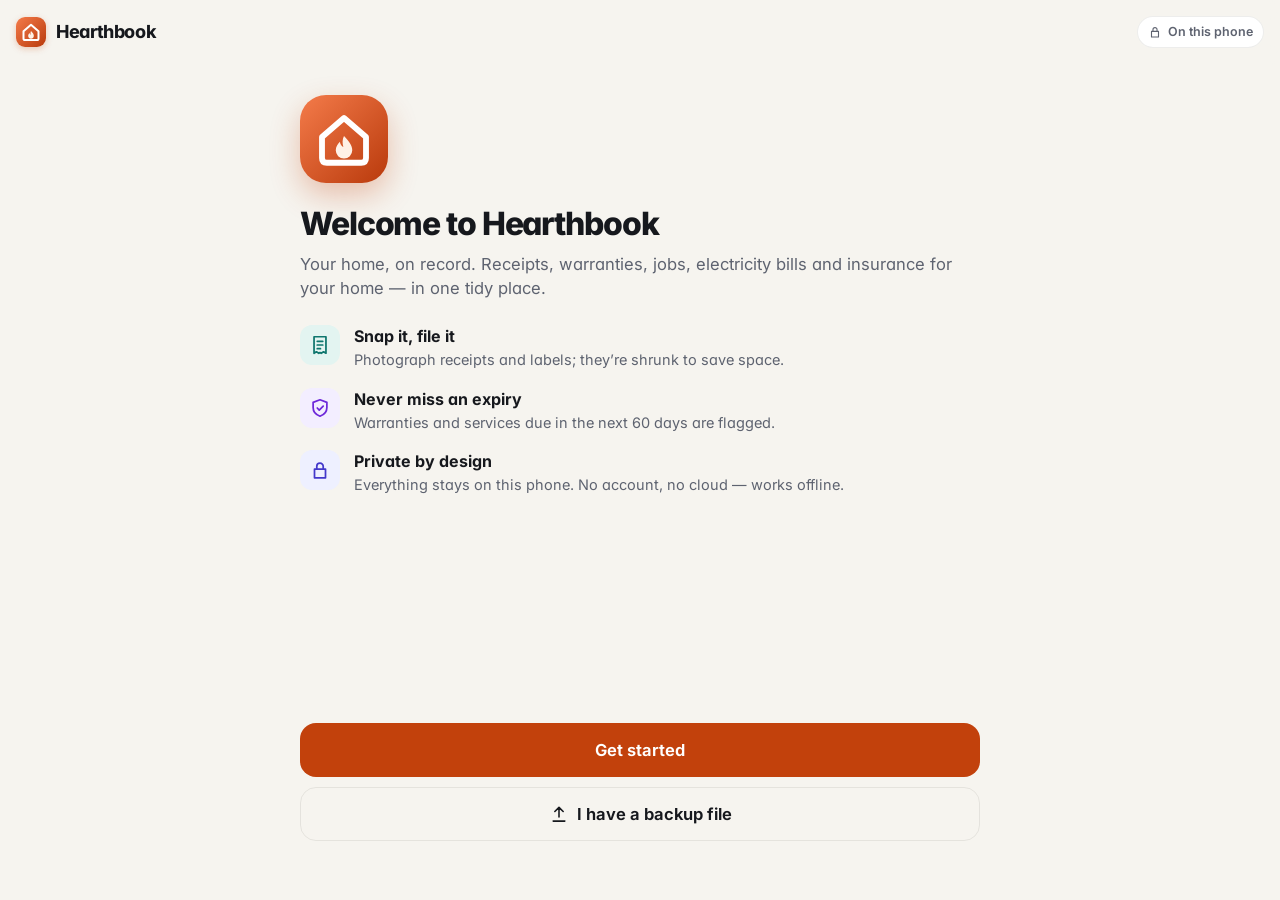
==== commit 6f32129a: "v9: neutral sharing wording (no 'partner', name@example.com), 'Electricity bills' section + 'Electri" ====
--- a/index.html
+++ b/index.html
@@ -15,7 +15,7 @@
     <!-- Makes the page fit the phone's screen width instead of a zoomed-out desktop view -->
     <meta name="viewport" content="width=device-width, initial-scale=1, viewport-fit=cover" />
     <title>Hearthbook</title>
-    <meta name="description" content="A private home logbook: receipts, warranties, jobs and meter readings. Everything stays on this phone." />
+    <meta name="description" content="A private home logbook: receipts, warranties, jobs, electricity bills and insurance. Everything stays on this phone." />
     <meta name="color-scheme" content="light dark" />
 
     <!-- The manifest tells Chrome "this is an installable app" (name, icons, colours) -->
@@ -66,7 +66,7 @@
       </a>
       <a href="#/list/meter" data-tab="meter" id="nav-meter">
         <svg viewBox="0 0 24 24" fill="none" stroke="currentColor" stroke-width="1.9" stroke-linecap="round" stroke-linejoin="round" aria-hidden="true"><path d="M4.5 17a8 8 0 1 1 15 0M12 13l3.5-4"/></svg>
-        <span>Meters</span>
+        <span>Electricity</span>
       </a>
       <a href="#/export" data-tab="export" id="export-nav" aria-label="Backup and settings">
         <svg viewBox="0 0 24 24" fill="none" stroke="currentColor" stroke-width="1.9" stroke-linecap="round" stroke-linejoin="round" aria-hidden="true"><path d="M7 18.5a4.5 4.5 0 0 1-.6-8.96A6 6 0 0 1 18 8.5a4 4 0 0 1-.5 7.97M12 21v-8M9 16l3-3 3 3"/></svg>
--- a/styles.css
+++ b/styles.css
@@ -41,6 +41,7 @@
   --indigo: #4338ca; --indigo-soft: #eef0ff;
   --teal: #0f766e;   --teal-soft: #e3f4f1;
   --violet: #6d28d9; --violet-soft: #f3eeff;
+  --rose: #be123c;   --rose-soft: #ffe9ee;
   --amber: #b45309;  --amber-soft: #fff1d6;
   --slate: #475467;  --slate-soft: #eef0f3;
 
@@ -64,6 +65,7 @@
     --soon: #ffb86b; --soon-bg: #2e2416; --bad: #ff8b80; --bad-bg: #331b1a; --good: #6ee7a8; --good-bg: #13291f;
     --indigo: #a5b4fc; --indigo-soft: #23264a; --teal: #5eead4; --teal-soft: #12302d;
     --violet: #c4b5fd; --violet-soft: #2a2145; --amber: #fcd34d; --amber-soft: #33290f;
+    --rose: #fda4af; --rose-soft: #3a1820;
     --slate: #cbd2dc; --slate-soft: #252a33;
     --shadow: 0 1px 2px rgba(0, 0, 0, 0.3); --shadow-lift: 0 8px 28px rgba(0, 0, 0, 0.5);
   }
@@ -76,6 +78,7 @@
   --soon: #ffb86b; --soon-bg: #2e2416; --bad: #ff8b80; --bad-bg: #331b1a; --good: #6ee7a8; --good-bg: #13291f;
   --indigo: #a5b4fc; --indigo-soft: #23264a; --teal: #5eead4; --teal-soft: #12302d;
   --violet: #c4b5fd; --violet-soft: #2a2145; --amber: #fcd34d; --amber-soft: #33290f;
+  --rose: #fda4af; --rose-soft: #3a1820;
   --slate: #cbd2dc; --slate-soft: #252a33;
   --shadow: 0 1px 2px rgba(0, 0, 0, 0.3); --shadow-lift: 0 8px 28px rgba(0, 0, 0, 0.5);
 }
@@ -84,6 +87,7 @@
 [data-tone='indigo'] { --tone: var(--indigo); --tone-soft: var(--indigo-soft); }
 [data-tone='teal']   { --tone: var(--teal);   --tone-soft: var(--teal-soft); }
 [data-tone='violet'] { --tone: var(--violet); --tone-soft: var(--violet-soft); }
+[data-tone='rose']   { --tone: var(--rose);   --tone-soft: var(--rose-soft); }
 [data-tone='amber']  { --tone: var(--amber);  --tone-soft: var(--amber-soft); }
 [data-tone='slate']  { --tone: var(--slate);  --tone-soft: var(--slate-soft); }
 [data-tone='brand']  { --tone: var(--brand);  --tone-soft: var(--brand-soft); }
@@ -125,7 +129,9 @@
 button.private-chip { font: inherit; font-size: 12.5px; font-weight: 600; cursor: pointer; min-height: 32px; }
 .private-chip[data-state='syncing'] svg { animation: spin 1s linear infinite; }
 .private-chip[data-state='idle'] { color: var(--good); }
-.private-chip[data-state='signin'], .private-chip[data-state='error'] { color: var(--bad); border-color: color-mix(in srgb, var(--bad) 40%, var(--line)); }
+.private-chip[data-state='error'] { color: var(--bad); border-color: color-mix(in srgb, var(--bad) 40%, var(--line)); }
+/* Sign-in needed: a gentle nudge, not an alarm */
+.private-chip[data-state='signin'] { color: var(--brand); border-color: color-mix(in srgb, var(--brand) 35%, var(--line)); }
 @keyframes spin { to { transform: rotate(360deg); } }
 .private-chip {
   display: inline-flex; align-items: center; gap: 6px;
@@ -255,6 +261,8 @@
 .section-tile .badge { margin-bottom: 8px; }
 .tile-label { font-weight: 700; }
 .tile-meta { color: var(--text-2); font-size: 13px; font-variant-numeric: tabular-nums; }
+.tile-note { color: var(--text-2); font-size: 11.5px; opacity: 0.85; margin-top: 1px; }
+.tiles-group .group-head h2 { font-variant-numeric: tabular-nums; }
 
 .group { margin-bottom: 18px; }
 .group-head { display: flex; align-items: baseline; justify-content: space-between; margin: 0 2px 10px; }
@@ -606,7 +614,8 @@
 .sync-status[data-state='idle'] .dot { background: var(--good); }
 .sync-status[data-state='syncing'] .dot { background: var(--brand); animation: pulse 1s ease-in-out infinite; }
 .sync-status[data-state='offline'] .dot { background: var(--soon); }
-.sync-status[data-state='signin'] .dot, .sync-status[data-state='error'] .dot { background: var(--bad); }
+.sync-status[data-state='error'] .dot { background: var(--bad); }
+.sync-status[data-state='signin'] .dot { background: var(--brand); }
 @keyframes pulse { 50% { opacity: 0.3; } }
 .sync-status strong { display: block; font-size: 15px; }
 .sync-status span { font-size: 13px; color: var(--text-2); }
@@ -623,3 +632,35 @@
 .sync-msg.bad { color: var(--bad); }
 .btn.link-btn { background: none; color: var(--bad); min-height: 44px; }
 .sync-invite .btn { flex: none; padding: 0 18px; }
+.sync-diag { font: 12px/1.45 ui-monospace, SFMono-Regular, Menlo, monospace; background: var(--surface-2); border-radius: 10px; padding: 10px; white-space: pre-wrap; word-break: break-all; margin: 8px 0; }
+.sync-more summary { cursor: pointer; min-height: 44px; display: flex; align-items: center; color: var(--text-2); font-size: 14px; }
+
+/* ---- Year picker + year-on-year charts ---- */
+.year-picker { display: flex; gap: 6px; flex-wrap: wrap; margin: 2px 0 10px; }
+.year-chip { border: 1px solid var(--line); background: var(--surface-2); color: var(--text-2); font: inherit; font-size: 0.82rem; font-weight: 600; padding: 5px 11px; border-radius: 999px; cursor: pointer; min-height: 32px; }
+.year-chip.active { background: var(--text); color: var(--surface); border-color: var(--text); }
+.year-chip:focus-visible { outline: 2px solid var(--brand); outline-offset: 2px; }
+.chart-compare { fill: var(--text-3); opacity: 0.38; }
+.chart-bar.is-muted { opacity: 0.4; }
+.chart-legend { display: flex; align-items: center; gap: 6px; font-size: 0.78rem; color: var(--text-3); margin: 2px 0 6px; }
+.chart-legend i { display: inline-block; width: 10px; height: 10px; border-radius: 3px; }
+.chart-legend i + i, .chart-legend i:not(:first-child) { margin-left: 8px; }
+.chart-legend .lg-now { background: var(--brand); }
+.meter-card .chart-legend .lg-now { background: var(--amber); }
+.chart-legend .lg-then { background: var(--text-3); opacity: 0.45; }
+.yoy { font-weight: 600; }
+.yoy.up { color: var(--bad); }
+.yoy.down { color: var(--good); }
+
+/* ---- Insurance ---- */
+.ins-types { display: grid; grid-template-columns: repeat(4, 1fr); }
+.radio-seg { position: relative; justify-content: center; }
+.radio-seg input { position: absolute; opacity: 0; inset: 0; margin: 0; cursor: pointer; }
+.radio-seg:has(input:checked) { background: var(--surface); color: var(--text); box-shadow: var(--shadow); }
+.radio-seg:has(input:focus-visible) { outline: 2px solid var(--brand); outline-offset: 1px; }
+.entry-cost small, .detail-amount small { font-size: 0.7em; font-weight: 600; color: var(--text-3); margin-left: 1px; }
+
+/* ---- Tariff fields on meter readings ---- */
+.tariff-fields { border: 1px solid var(--line); border-radius: 14px; padding: 4px 12px; margin: 4px 0 14px; background: var(--surface); }
+.tariff-fields summary { cursor: pointer; font-weight: 600; padding: 10px 0; color: var(--text-2); }
+.tariff-fields[open] summary { margin-bottom: 4px; }
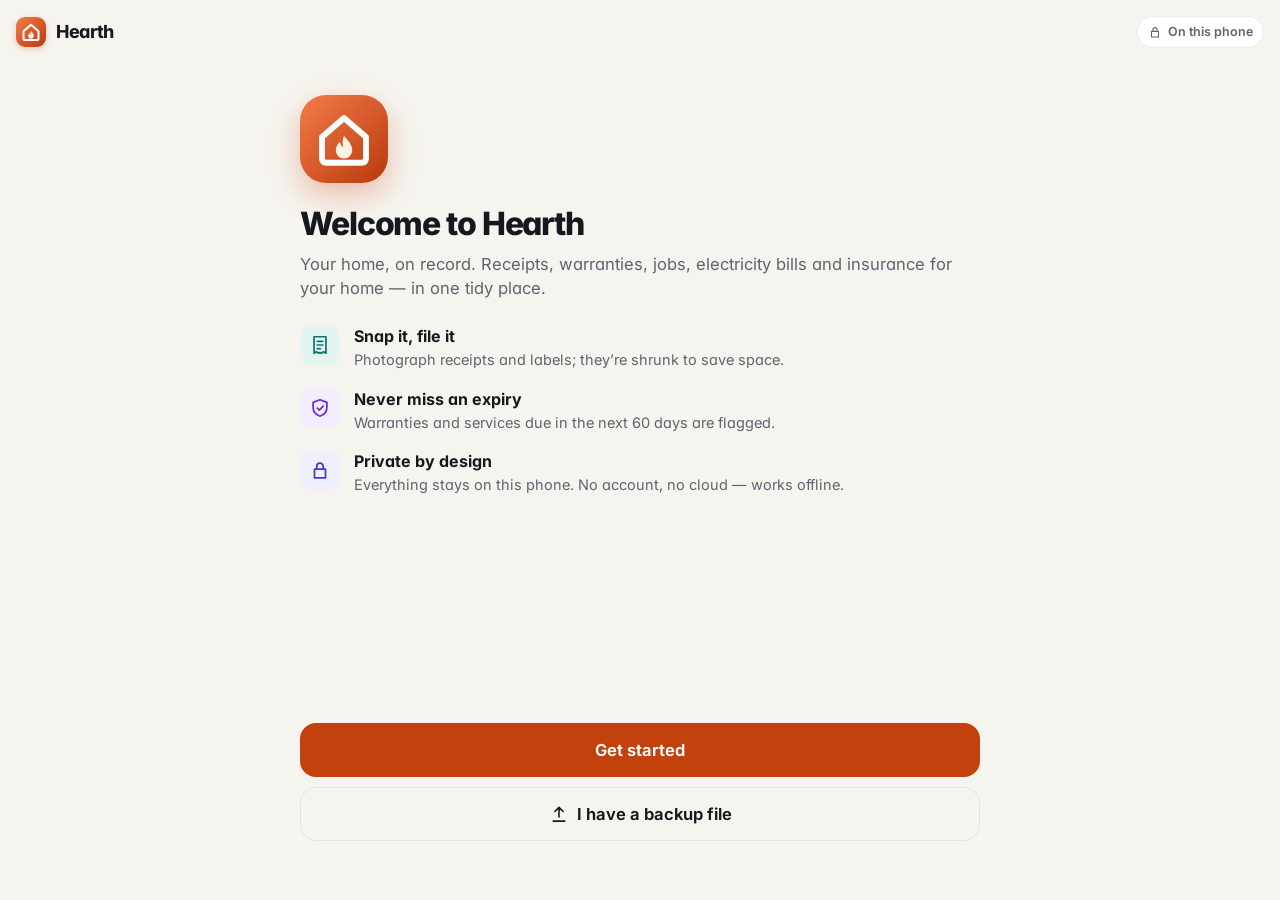
==== commit d36393c0: "v14.1: rename to Hearth, Money & energy card, Weather card on More, electricity month labels, VAT 0%" ====
--- a/index.html
+++ b/index.html
@@ -14,8 +14,8 @@
     <meta charset="utf-8" />
     <!-- Makes the page fit the phone's screen width instead of a zoomed-out desktop view -->
     <meta name="viewport" content="width=device-width, initial-scale=1, viewport-fit=cover" />
-    <title>Hearthbook</title>
-    <meta name="description" content="A private home logbook: receipts, warranties, jobs, electricity bills and insurance. Everything stays on this phone." />
+    <title>Hearth</title>
+    <meta name="description" content="A private home logbook: receipts, warranties, jobs, electricity bills and insurance. Kept on your phone, and in your own Google Drive only if you turn on sharing." />
     <meta name="color-scheme" content="light dark" />
 
     <!-- The manifest tells Chrome "this is an installable app" (name, icons, colours) -->
@@ -34,13 +34,15 @@
     <link rel="stylesheet" href="styles.css" />
   </head>
   <body>
+    <!-- Launch screen: the logo fades away once the first screen is drawn (styles.css "splash") -->
+    <div id="splash" aria-hidden="true"><img src="icons/icon.svg" alt="" width="84" height="84" /><span data-app-name>Hearth</span></div>
     <a class="skip" href="#app">Skip to content</a>
     <header class="topbar">
       <a href="#/home" class="brand" aria-label="Home">
         <img src="icons/icon.svg" alt="" width="30" height="30" />
-        <span data-app-name>Hearthbook</span>
+        <span data-app-name>Hearth</span>
       </a>
-      <button type="button" class="private-chip" id="sync-chip" title="Your data never leaves this phone">
+      <button type="button" class="private-chip" id="sync-chip" title="Kept on this phone (and in your own Google Drive if you turn on sharing)">
         <svg viewBox="0 0 24 24" width="14" height="14" fill="none" stroke="currentColor" stroke-width="2" stroke-linecap="round" stroke-linejoin="round" aria-hidden="true"><path d="M6 11h12v9.5H6zM8.5 11V8a3.5 3.5 0 0 1 7 0v3"/></svg>
         <span id="sync-chip-text">On this phone</span>
       </button>
@@ -68,9 +70,9 @@
         <svg viewBox="0 0 24 24" fill="none" stroke="currentColor" stroke-width="1.9" stroke-linecap="round" stroke-linejoin="round" aria-hidden="true"><path d="M4.5 17a8 8 0 1 1 15 0M12 13l3.5-4"/></svg>
         <span>Electricity</span>
       </a>
-      <a href="#/export" data-tab="export" id="export-nav" aria-label="Backup and settings">
-        <svg viewBox="0 0 24 24" fill="none" stroke="currentColor" stroke-width="1.9" stroke-linecap="round" stroke-linejoin="round" aria-hidden="true"><path d="M7 18.5a4.5 4.5 0 0 1-.6-8.96A6 6 0 0 1 18 8.5a4 4 0 0 1-.5 7.97M12 21v-8M9 16l3-3 3 3"/></svg>
-        <span>Backup</span>
+      <a href="#/export" data-tab="export" id="export-nav" aria-label="More: manuals, backup and settings">
+        <svg viewBox="0 0 24 24" fill="none" stroke="currentColor" stroke-width="1.9" stroke-linecap="round" stroke-linejoin="round" aria-hidden="true"><path d="M4 6.5h16M4 12h16M4 17.5h10"/></svg>
+        <span>More</span>
       </a>
     </nav>
 
--- a/styles.css
+++ b/styles.css
@@ -282,6 +282,7 @@
 .chart-col { cursor: pointer; }
 .chart-label { fill: var(--text-2); font-size: 11px; font-weight: 600; font-family: var(--font); }
 .chart-label.is-selected { fill: var(--text); font-weight: 750; }
+.chart-label.short { font-size: 9.5px; letter-spacing: -0.1px; }
 .chart-peak { fill: var(--text-2); font-size: 10.5px; font-weight: 700; font-family: var(--font); }
 .chart-break { fill: none; stroke: var(--surface); stroke-width: 3; }
 .chart-note { margin: 6px 0 0 !important; color: var(--text-2); font-size: 12px; }
@@ -629,6 +630,8 @@
 .sync-invite { display: flex; gap: 8px; margin-top: 4px; }
 .sync-invite input { flex: 1; min-width: 0; }
 .sync-msg { font-size: 13.5px; margin: 8px 0 0; }
+.sync-progress { font-size: 14px; font-weight: 600; margin: -2px 0 8px; color: var(--text); }
+.sync-left { font-size: 13px; margin: -2px 0 8px; }
 .sync-msg.bad { color: var(--bad); }
 .btn.link-btn { background: none; color: var(--bad); min-height: 44px; }
 .sync-invite .btn { flex: none; padding: 0 18px; }
@@ -664,3 +667,416 @@
 .tariff-fields { border: 1px solid var(--line); border-radius: 14px; padding: 4px 12px; margin: 4px 0 14px; background: var(--surface); }
 .tariff-fields summary { cursor: pointer; font-weight: 600; padding: 10px 0; color: var(--text-2); }
 .tariff-fields[open] summary { margin-bottom: 4px; }
+
+/* =================================================================
+   House picture (home screen) — js/house.js
+   ================================================================= */
+:root {
+  --hs-wall: #f4efe6; --hs-side: #e3dbcd; --hs-band: #d9cfbf; --hs-roof: #4f5866; --hs-verge: #3a414c;
+  --hs-chimney: #a8583f; --hs-chimney-top: #7d3f2c; --hs-trim: #ffffff; --hs-glass: #a9c1d3; --hs-light: #ffd27a;
+  --hs-nwall: #e6e0d6; --hs-nroof: #707a88; --hs-nwin: #c6d3dc;
+  --hs-hill: #b5d197; --hs-ground: #93b878; --hs-path: #d9cdb9; --hs-bush: #5f8f4e; --hs-door: var(--brand);
+  --hs-smoke: rgba(255, 255, 255, 0.75);
+}
+@media (prefers-color-scheme: dark) {
+  :root:not([data-theme='light']) {
+    --hs-wall: #b9b2a6; --hs-side: #9a9387; --hs-band: #8d867a; --hs-roof: #2f3540; --hs-verge: #232831;
+    --hs-chimney: #7c4433; --hs-chimney-top: #5c3125; --hs-trim: #d8d4cc; --hs-glass: #4b5d6c; --hs-light: #ffc95e;
+    --hs-nwall: #8d877d; --hs-nroof: #3c434e; --hs-nwin: #5c6a75;
+    --hs-hill: #4f6b45; --hs-ground: #3f5a37; --hs-path: #7d7466; --hs-bush: #2f4a2a; --hs-smoke: rgba(220, 220, 230, 0.4);
+  }
+}
+:root[data-theme='dark'] {
+  --hs-wall: #b9b2a6; --hs-side: #9a9387; --hs-band: #8d867a; --hs-roof: #2f3540; --hs-verge: #232831;
+  --hs-chimney: #7c4433; --hs-chimney-top: #5c3125; --hs-trim: #d8d4cc; --hs-glass: #4b5d6c; --hs-light: #ffc95e;
+  --hs-nwall: #8d877d; --hs-nroof: #3c434e; --hs-nwin: #5c6a75;
+  --hs-hill: #4f6b45; --hs-ground: #3f5a37; --hs-path: #7d7466; --hs-bush: #2f4a2a; --hs-smoke: rgba(220, 220, 230, 0.4);
+}
+.house-card { position: relative; margin: 0 0 14px; border-radius: var(--radius); overflow: hidden; background: var(--surface); box-shadow: var(--shadow); }
+.house-svg { display: block; width: 100%; height: auto; }
+.house-caption { display: flex; flex-wrap: wrap; gap: 6px 10px; align-items: center; padding: 10px 14px 12px; font-size: 13px; color: var(--text-2); }
+.house-caption .hc-chip { display: inline-flex; align-items: center; gap: 5px; padding: 4px 9px; border-radius: 999px; background: var(--surface-2); color: var(--text); font-weight: 600; font-size: 12.5px; text-decoration: none; }
+.house-caption .hc-chip.due { background: var(--soon-bg); color: var(--soon); }
+.house-caption .hc-chip.night { background: #1f2b52; color: #e7ecff; }
+
+/* Sky by time of day (stop colours) */
+.house-svg { --sky-top: #74b9ee; --sky-bottom: #d9eefc; }
+.house-svg[data-phase='dawn'] { --sky-top: #93acd9; --sky-bottom: #ffd6ad; }
+.house-svg[data-phase='dusk'] { --sky-top: #574a8c; --sky-bottom: #f6a073; }
+.house-svg[data-phase='evening'] { --sky-top: #18213d; --sky-bottom: #3e4a7c; }
+.house-svg[data-phase='night'] { --sky-top: #07122e; --sky-bottom: #183466; }
+:root[data-theme='dark'] .house-svg[data-phase='day'] { --sky-top: #3f74a6; --sky-bottom: #8fb9db; }
+@media (prefers-color-scheme: dark) { :root:not([data-theme='light']) .house-svg[data-phase='day'] { --sky-top: #3f74a6; --sky-bottom: #8fb9db; } }
+.house-svg .sky-top { stop-color: var(--sky-top); transition: stop-color 1s; }
+.house-svg .sky-bottom { stop-color: var(--sky-bottom); transition: stop-color 1s; }
+.h-stars circle { fill: #fff; opacity: 0.9; animation: twinkle 3.2s ease-in-out infinite; animation-delay: calc(var(--d) * -0.7s); }
+.house-svg[data-phase='evening'] .h-stars circle { opacity: 0.55; }
+/* v14: the moon is only drawn when it should show (clear night, not new moon) */
+.h-moon { fill: #f6f2dc; } .h-moon-shadow { fill: #16213d; opacity: 0.92; } .h-moon-halo { fill: #f6f2dc; opacity: 0.12; }
+.h-sun { fill: #ffd76a; opacity: 0; }
+.house-svg[data-phase='day'] .h-sun { opacity: 1; } .house-svg[data-phase='dawn'] .h-sun { opacity: 0.8; transform: translateY(40px); }
+.house-svg:is([data-weather='cloudy'], [data-weather='rain'], [data-weather='snow'], [data-weather='storm'], [data-weather='fog']) .h-sun { opacity: 0 !important; }
+.h-hill { fill: var(--hs-hill); } .h-ground { fill: var(--hs-ground); } .h-path path { fill: var(--hs-path); } .h-bushes circle { fill: var(--hs-bush); }
+.h-trunk { fill: var(--hs-chimney-top); } .h-leaves { fill: var(--hs-bush); }
+.h-wall { fill: var(--hs-wall); } .h-band { fill: var(--hs-band); }
+.h-roof { fill: var(--hs-roof); } .h-ridge { stroke: var(--hs-verge); stroke-width: 3; stroke-linecap: round; }
+.h-chimney { fill: var(--hs-chimney); } .h-chimney-top { fill: var(--hs-chimney-top); }
+.h-smoke circle { fill: var(--hs-smoke); opacity: 0; animation: smoke 7s ease-out infinite; animation-delay: calc(var(--d) * -1.4s); transform-box: fill-box; transform-origin: center; }
+.h-smoke.windy circle { animation-name: smoke-wind; animation-duration: 3.2s; animation-delay: calc(var(--d) * -0.64s); }
+.house-svg:not([data-phase='day']) { --hs-smoke: rgba(215, 220, 235, 0.85); }
+.house-svg:is([data-phase='night'], [data-phase='evening']) .hw-light { fill: #ffd98a; }
+.hw-frame { fill: var(--hs-trim); } .hw-glass { fill: var(--hs-glass); }
+.house-svg:not([data-phase='day']) .hw-glass { fill: #26324a; }
+.hw-light { fill: var(--hs-light); transition: opacity 0.8s; } .hw-halo { fill: var(--hs-light); filter: blur(4px); }
+.h-spill .spill-in, .spill-in { stop-color: var(--hs-light); stop-opacity: 1; } .spill-out { stop-color: var(--hs-light); stop-opacity: 0; }
+.h-spill { filter: blur(2px); }
+.h-lamp { fill: var(--hs-light); opacity: 0; }
+.house-svg:is([data-phase='night'], [data-phase='evening']) .h-lamp { opacity: 0.95; filter: drop-shadow(0 0 3px var(--hs-light)); }
+.hw-bars { stroke: var(--hs-trim); stroke-width: 1.6; } .hw-sill { fill: var(--hs-band); }
+.h-door-arch { fill: var(--hs-trim); } .h-door-panel { fill: var(--hs-door); } .h-knob { fill: #f5d48a; } .h-step { fill: var(--hs-band); }
+.h-pole { fill: var(--hs-verge); } .h-flag-cloth { fill: var(--brand); transform-box: fill-box; transform-origin: left center; animation: wave 2.4s ease-in-out infinite; }
+.h-flag-num { fill: var(--on-brand); font: 800 8.5px var(--font); text-anchor: middle; pointer-events: none; }
+.hb-case { fill: none; stroke: var(--hs-verge); stroke-width: 1.6; } .hb-fill { fill: var(--good); }
+.h-part { cursor: pointer; outline: none; }
+.h-part:hover .hw-frame, .h-part:focus-visible .hw-frame, .h-part:hover .h-door-arch, .h-part:focus-visible .h-door-arch { stroke: var(--brand); stroke-width: 2.4; }
+.h-part:focus-visible .h-flag-cloth, .h-part:hover .h-flag-cloth { stroke: var(--text); stroke-width: 1.2; }
+.h-part:active { opacity: 0.8; }
+.h-shade { fill: #0a1430; opacity: 0; transition: opacity 1s; }
+.house-svg[data-phase='dusk'] .h-shade { fill: #3a1d3a; opacity: 0.16; }
+.house-svg[data-phase='dawn'] .h-shade { fill: #3a2a40; opacity: 0.08; }
+.house-svg[data-phase='evening'] .h-shade { opacity: 0.38; }
+.house-svg[data-phase='night'] .h-shade { opacity: 0.5; }
+@keyframes twinkle { 50% { opacity: 0.35; } }
+@keyframes smoke { 0% { transform: translate(0, 6px) scale(0.5); opacity: 0; } 20% { opacity: 0.6; } 100% { transform: translate(9px, -22px) scale(1.7); opacity: 0; } }
+@keyframes smoke-wind { 0% { transform: translate(0, 4px) scale(0.5); opacity: 0; } 15% { opacity: 0.6; } 100% { transform: translate(46px, -4px) scale(1.6, 1.1); opacity: 0; } }
+/* v14 weather: clouds, rain, snow, fog, storm (pointer-events off, so the door and windows still work) */
+:root .house-svg[data-phase='day'][data-weather='partly'] { --sky-top: #6faee0; --sky-bottom: #d6e9f6; }
+:root .house-svg[data-phase='day'][data-weather='cloudy'], :root .house-svg[data-phase='day'][data-weather='fog'] { --sky-top: #8e9fae; --sky-bottom: #d3dbe1; }
+:root .house-svg[data-phase='day'][data-weather='rain'] { --sky-top: #6f7f8f; --sky-bottom: #b4bfc8; }
+:root .house-svg[data-phase='day'][data-weather='storm'] { --sky-top: #4c5866; --sky-bottom: #8f9aa4; }
+:root .house-svg[data-phase='day'][data-weather='snow'] { --sky-top: #9fb0bf; --sky-bottom: #e4e9ee; }
+.house-svg:is([data-phase='dawn'], [data-phase='dusk']):is([data-weather='cloudy'], [data-weather='rain'], [data-weather='storm'], [data-weather='snow'], [data-weather='fog']) { --sky-top: #5d6577; --sky-bottom: #a9a3a6; }
+.house-svg:is([data-phase='night'], [data-phase='evening']):is([data-weather='cloudy'], [data-weather='rain'], [data-weather='storm'], [data-weather='snow'], [data-weather='fog']) { --sky-top: #141a2a; --sky-bottom: #2b3346; }
+.h-cloud { fill: #fff; opacity: 0.92; animation: cloud-drift 70s ease-in-out infinite alternate; }
+.h-cloud.c2 { animation-duration: 90s; animation-direction: alternate-reverse; } .h-cloud.c3 { animation-duration: 80s; }
+.house-svg[data-windy='true'] .h-cloud { animation-duration: 18s; }
+.house-svg:is([data-weather='cloudy'], [data-weather='fog']) .h-cloud { fill: #e9edf1; }
+.house-svg:is([data-weather='rain'], [data-weather='snow']) .h-cloud { fill: #a7b1bb; }
+.house-svg[data-weather='storm'] .h-cloud { fill: #6e7884; }
+.house-svg:not([data-phase='day']) .h-cloud { fill: #3a4459; opacity: 0.95; }
+.house-svg:is([data-phase='dawn'], [data-phase='dusk']) .h-cloud { fill: #8d8aa0; }
+.h-rain line { stroke: #dfe9f3; stroke-width: 1.2; stroke-linecap: round; opacity: 0; animation: rain 0.85s linear infinite; animation-delay: calc(var(--d) * -0.85s); }
+.house-svg[data-windy='true'] .h-rain line { animation-name: rain-wind; }
+.house-svg:not([data-phase='day']) .h-rain line { stroke: #9fb3c8; }
+.h-snow circle { fill: #fff; opacity: 0; animation: snow 5s linear infinite; animation-delay: calc(var(--d) * -5s); }
+.house-svg[data-windy='true'] .h-snow circle { animation-name: snow-wind; animation-duration: 3s; }
+.h-fog rect { fill: #e8ecef; opacity: 0.55; animation: cloud-drift 30s ease-in-out infinite alternate; }
+.house-svg:not([data-phase='day']) .h-fog rect { fill: #59627a; }
+.h-flash { fill: #fff; opacity: 0; animation: flash 9s linear infinite; }
+.h-flag-cloth.windy { animation-duration: 0.9s; }
+@keyframes cloud-drift { from { transform: translateX(-14px); } to { transform: translateX(14px); } }
+@keyframes rain { 0% { transform: translate(0, -24px); opacity: 0; } 15% { opacity: 0.85; } 100% { transform: translate(0, 46px); opacity: 0.5; } }
+@keyframes rain-wind { 0% { transform: translate(10px, -24px); opacity: 0; } 15% { opacity: 0.85; } 100% { transform: translate(-14px, 46px); opacity: 0.5; } }
+@keyframes snow { 0% { transform: translate(0, -20px); opacity: 0; } 15% { opacity: 0.95; } 50% { transform: translate(4px, 15px); } 100% { transform: translate(-2px, 50px); opacity: 0.6; } }
+@keyframes snow-wind { 0% { transform: translate(20px, -20px); opacity: 0; } 15% { opacity: 0.95; } 100% { transform: translate(-30px, 50px); opacity: 0.6; } }
+@keyframes flash { 0%, 88%, 92%, 100% { opacity: 0; } 89% { opacity: 0.45; } 90% { opacity: 0.05; } 91% { opacity: 0.3; } }
+@keyframes wave { 50% { transform: skewY(-4deg) scaleX(0.94); } }
+@media (prefers-reduced-motion: reduce) {
+  .h-stars circle, .h-smoke circle, .h-flag-cloth, .h-cloud, .h-rain line, .h-snow circle, .h-fog rect, .h-flash { animation: none !important; }
+  .h-smoke circle { opacity: 0.35; }
+  .h-smoke circle:nth-child(2) { transform: translate(4px, -7px); } .h-smoke circle:nth-child(3) { transform: translate(8px, -14px); opacity: 0.25; } .h-smoke circle:nth-child(n+4) { opacity: 0; }
+  .h-smoke.windy circle:nth-child(2) { transform: translate(12px, -2px); } .h-smoke.windy circle:nth-child(3) { transform: translate(24px, -3px); }
+  .h-rain line { opacity: 0.6; } .h-snow circle { opacity: 0.85; } .h-flash { opacity: 0; }
+  .house-svg .sky-top, .house-svg .sky-bottom, .hw-light { transition: none; }
+}
+
+/* =================================================================
+   v10 polish: launch logo, count-up, screen transitions, card slide-in
+   ================================================================= */
+#splash { position: fixed; inset: 0; z-index: 100; display: grid; place-content: center; justify-items: center; gap: 14px; background: var(--bg); pointer-events: none;
+  animation: splash-out 0.35s ease 1.4s forwards; /* fallback if the app is slow to start */ }
+#splash img { width: 84px; height: 84px; animation: splash-logo 0.6s var(--ease) both; }
+#splash span { font-weight: 800; font-size: 22px; letter-spacing: -0.02em; color: var(--text); animation: splash-logo 0.6s var(--ease) 0.08s both; }
+body.ready #splash { animation: splash-out 0.3s ease 0.1s forwards; }
+@keyframes splash-logo { from { opacity: 0; transform: scale(0.86); } }
+@keyframes splash-out { to { opacity: 0; visibility: hidden; } }
+
+.counting { color: transparent !important; position: relative; }
+.counting::after { content: attr(data-count); position: absolute; inset: 0; color: var(--count-color, currentColor); white-space: nowrap; text-align: inherit; }
+
+::view-transition-old(root), ::view-transition-new(root) { animation-duration: 0.22s; animation-timing-function: var(--ease); }
+::view-transition-new(root) { animation-name: vt-in; }
+::view-transition-old(root) { animation-name: vt-out; }
+:root[data-nav='back']::view-transition-new(root) { animation-name: vt-in-back; }
+@keyframes vt-in { from { opacity: 0; transform: translateX(14px); } }
+@keyframes vt-in-back { from { opacity: 0; transform: translateX(-14px); } }
+@keyframes vt-out { to { opacity: 0; } }
+
+.stagger > * { animation: rise 0.34s var(--ease) both; }
+.stagger > :nth-child(2) { animation-delay: 0.03s; } .stagger > :nth-child(3) { animation-delay: 0.06s; }
+.stagger > :nth-child(4) { animation-delay: 0.09s; } .stagger > :nth-child(5) { animation-delay: 0.12s; }
+.stagger > :nth-child(n + 6) { animation-delay: 0.15s; }
+.dash > .stat-grid > *, .dash .section-grid > * { animation: rise 0.36s var(--ease) both; }
+.dash .section-grid > :nth-child(2), .dash > .stat-grid > :nth-child(2) { animation-delay: 0.04s; }
+.dash .section-grid > :nth-child(3), .dash > .stat-grid > :nth-child(3) { animation-delay: 0.08s; }
+.dash .section-grid > :nth-child(n + 4) { animation-delay: 0.12s; }
+
+/* =================================================================
+   Ask Hearthbook
+   ================================================================= */
+.ask { margin: 0 0 14px; }
+.ask-wrap { margin-bottom: 0; }
+.ask-wrap svg { color: var(--brand); }
+.ask-input::placeholder { color: var(--text-3); }
+.ask-examples { display: flex; flex-wrap: wrap; gap: 8px; margin: 12px 0 0; }
+.ask-results:not(:empty) { margin-top: 12px; }
+.ask-summary { margin: 4px 2px 10px; font-size: 13.5px; color: var(--text-2); font-variant-numeric: tabular-nums; }
+.dash.is-asking > :not(.dash-head):not(.ask) { display: none; }
+.answer-card { display: flex; align-items: center; gap: 12px; padding: 14px; margin: 0 0 10px; border-radius: var(--radius); background: var(--surface); box-shadow: var(--shadow); color: var(--text); text-decoration: none; border: 1.5px solid color-mix(in srgb, var(--tone, var(--brand)) 35%, transparent); animation: rise 0.3s var(--ease) both; }
+.answer-card.none { border-color: var(--line); color: var(--text-2); }
+.answer-card.none p { margin: 0; }
+.answer-card > svg:last-child { margin-left: auto; color: var(--text-3); flex: none; }
+.answer-text { display: flex; flex-direction: column; gap: 2px; min-width: 0; }
+.answer-title { font-weight: 700; }
+.answer-date { font-size: 18px; font-weight: 800; letter-spacing: -0.01em; color: var(--tone, var(--brand)); }
+.answer-when { font-size: 13px; color: var(--text-2); }
+.answer-also { margin: -4px 4px 12px; }
+.list-answer:empty { display: none; }
+
+/* =================================================================
+   First-run tour
+   ================================================================= */
+.tour-card { border: 1.5px solid color-mix(in srgb, var(--brand) 30%, transparent); animation: rise 0.36s var(--ease) both; }
+.tour-card.tour-out { animation: tour-out 0.25s ease forwards; }
+@keyframes tour-out { to { opacity: 0; transform: translateY(-6px) scale(0.98); } }
+.tour-body { display: flex; gap: 14px; align-items: flex-start; }
+.tour-body > .badge { flex: none; }
+.tour-title { margin: 2px 0 4px; font-size: 17px; outline: none; }
+.tour-text { margin: 0; color: var(--text-2); font-size: 14.5px; }
+.tour-foot { display: flex; align-items: center; gap: 8px; margin-top: 12px; }
+.tour-dots { display: flex; gap: 6px; margin-right: auto; }
+.tour-dots i { width: 7px; height: 7px; border-radius: 99px; background: var(--line); background: color-mix(in srgb, var(--text) 18%, transparent); transition: width 0.25s var(--ease), background 0.25s; }
+.tour-dots i.on { width: 20px; background: var(--brand); }
+
+/* =================================================================
+   Editable section tiles
+   ================================================================= */
+.tiles-edit { flex: none; min-height: 36px; padding: 4px 8px; margin-right: -8px; }
+.section-tile { position: relative; -webkit-touch-callout: none; user-select: none; }
+.tiles-group.editing .section-tile { animation: wiggle 0.32s ease-in-out infinite alternate; touch-action: none; cursor: grab; }
+.tiles-group.editing .section-tile:nth-child(even) { animation-delay: -0.16s; }
+.tiles-group.editing .section-tile.dragging { animation: none; transform: scale(1.05); box-shadow: var(--shadow-lift); z-index: 2; cursor: grabbing; opacity: 0.95; }
+@keyframes wiggle { from { transform: rotate(-1.1deg); } to { transform: rotate(1.1deg); } }
+.tile-hide { position: absolute; top: -7px; left: -7px; width: 28px; height: 28px; border-radius: 99px; display: grid; place-items: center; border: 2px solid var(--bg); background: var(--text); color: var(--bg); cursor: pointer; padding: 0; }
+.tile-hide::before { content: ''; position: absolute; inset: -9px; } /* bigger tap target */
+.tiles-hint { margin: -4px 2px 10px; }
+.tiles-sub { margin: -6px 2px 10px; }
+.tiles-tray { display: flex; flex-wrap: wrap; align-items: center; gap: 8px; margin: -6px 0 18px; padding: 10px 12px; border-radius: var(--radius-sm); border: 1.5px dashed var(--line); border-color: color-mix(in srgb, var(--text) 18%, transparent); }
+.tray-label { font-size: 13px; color: var(--text-2); font-weight: 600; margin-right: 4px; }
+.tray-chip { display: inline-flex; align-items: center; gap: 6px; min-height: 40px; padding: 6px 12px; border-radius: 999px; border: 0; background: var(--tone-soft); color: var(--tone); font: 600 14px var(--font); cursor: pointer; }
+
+/* Settings: customise list */
+.customise-list { list-style: none; margin: 8px 0 6px; padding: 0; display: grid; gap: 6px; }
+.customise-row { display: flex; align-items: center; gap: 8px; padding: 6px 8px; border-radius: var(--radius-sm); background: var(--surface-2); }
+.customise-row.dragging { box-shadow: var(--shadow-lift); background: var(--surface); position: relative; z-index: 1; }
+.customise-row.is-hidden .customise-label > span:last-child { color: var(--text-2); text-decoration: line-through; text-decoration-color: color-mix(in srgb, var(--text-2) 50%, transparent); }
+.drag-handle { display: grid; gap: 3px; padding: 12px 8px; cursor: grab; touch-action: none; }
+.drag-handle i { display: block; width: 16px; height: 2px; border-radius: 2px; background: var(--text-3); }
+.customise-label { display: flex; align-items: center; gap: 10px; flex: 1; min-height: 44px; font-weight: 600; cursor: pointer; }
+.customise-label input { width: 22px; height: 22px; accent-color: var(--brand); }
+.customise-move { display: flex; gap: 4px; }
+.icon-btn { width: 40px; height: 40px; border-radius: 10px; border: 0; background: transparent; color: var(--text-2); font-size: 18px; cursor: pointer; }
+.icon-btn:disabled { opacity: 0.3; cursor: default; }
+.icon-btn:not(:disabled):hover { background: var(--surface); }
+
+/* Reminders */
+.remind-nudge { display: flex; align-items: center; gap: 10px; margin-top: 10px; padding: 10px 12px; border-radius: var(--radius-sm); background: var(--brand-soft); color: var(--text); font-size: 14px; }
+.remind-nudge > :first-child { color: var(--brand); flex: none; }
+.remind-nudge .remind-text { flex: 1; }
+.reminders-status { font-weight: 600; }
+.reminders-status.ok { color: var(--good); }
+.cheap-row { display: flex; align-items: center; gap: 8px; flex-wrap: wrap; }
+.cheap-row input { width: auto; min-width: 7.5em; }
+
+@media (prefers-reduced-motion: reduce) {
+  #splash, #splash img, #splash span { animation: none !important; }
+  body.ready #splash { display: none; }
+  .stagger > *, .dash > .stat-grid > *, .dash .section-grid > *, .answer-card, .tour-card { animation: none !important; }
+  .tiles-group.editing .section-tile { animation: none !important; outline: 2px dashed color-mix(in srgb, var(--brand) 45%, transparent); outline-offset: 2px; }
+  ::view-transition-old(root), ::view-transition-new(root) { animation: none !important; }
+  .tour-dots i { transition: none; }
+}
+
+/* =================================================================
+   v11: a smaller, calmer spending card (it sits below the tiles now,
+   so one big receipt doesn't shout over everything else)
+   ================================================================= */
+.hero {
+  display: grid; grid-template-columns: 1fr auto; align-items: baseline; column-gap: 12px;
+  padding: 14px 16px; border-radius: var(--radius); color: var(--text);
+  background: var(--surface); border: 1px solid var(--line); box-shadow: var(--shadow);
+}
+:root[data-theme='dark'] .hero { box-shadow: var(--shadow); }
+.hero::after { display: none; }
+.hero-label { grid-column: 1; color: var(--text-2); font-size: 13.5px; }
+.hero-value { grid-column: 2; grid-row: 1; margin: 0; font-size: 22px; letter-spacing: -0.02em; color: var(--brand); text-align: right; }
+.hero-sub { grid-column: 1 / -1; margin: 2px 0 8px; font-size: 12.5px; color: var(--text-2); }
+.hero-split { grid-column: 1 / -1; }
+.hero-chip { background: var(--surface-2); color: var(--text-2); font-size: 12px; padding: 4px 9px; }
+.house-card { margin-bottom: 16px; }
+
+/* =================================================================
+   v12: spending card chips are links, year filter, More, Manuals,
+   in-app PDF viewer, "File under" on scanned forms
+   ================================================================= */
+.hero { cursor: pointer; }
+.hero-label { display: inline-flex; align-items: center; gap: 2px; color: var(--text-2); text-decoration: none; }
+.hero-label .ico { opacity: 0.6; }
+a.hero-chip { text-decoration: none; }
+a.hero-chip:active { transform: scale(0.97); }
+.hero-chip:focus-visible, .hero-label:focus-visible { outline: 2px solid var(--brand); outline-offset: 2px; }
+.year-filter { display: flex; align-items: center; gap: 8px; margin: 0 0 12px; padding: 8px 12px; border-radius: 999px; background: var(--surface-2); font-size: 13.5px; font-weight: 600; width: fit-content; }
+.year-filter-clear { display: inline-flex; align-items: center; gap: 3px; color: var(--brand); text-decoration: none; margin-left: 4px; }
+.kicker-link { display: inline-flex; align-items: center; gap: 8px; color: inherit; text-decoration: none; }
+.more-row { display: flex; align-items: center; gap: 12px; text-decoration: none; color: var(--text); }
+.more-row-text { display: flex; flex-direction: column; flex: 1; min-width: 0; }
+.manuals-status { display: flex; align-items: center; gap: 6px; margin: 0 0 14px; color: var(--text-2); }
+.manuals-status.ok { color: var(--good); }
+.manual-list { display: grid; gap: 10px; }
+.manual-item { margin: 0; }
+.manual-item.focus { outline: 2px solid var(--brand); }
+.manual-head { display: flex; align-items: center; gap: 12px; }
+.manual-name { margin: 0; font-size: 16px; }
+.manual-model { margin: 0; }
+.manual-about, .manual-notes { margin: 8px 0 0; }
+.manual-files { display: grid; gap: 6px; margin-top: 10px; }
+.manual-file { display: grid; grid-template-columns: auto 1fr auto auto; align-items: center; gap: 8px; padding: 10px 12px; border-radius: 12px; background: var(--surface-2); color: var(--text); text-decoration: none; font-weight: 600; font-size: 14px; }
+.manual-file:active { transform: scale(0.99); }
+.manual-card .card-title { display: flex; align-items: center; gap: 6px; }
+.manual-btn { justify-content: center; }
+.pdf-screen { margin: -4px -8px 0; }
+.pdf-bar { position: sticky; top: 0; z-index: 3; display: grid; grid-template-columns: auto 1fr auto; align-items: center; gap: 8px; padding: 8px; background: var(--bg); border-bottom: 1px solid var(--line); }
+.pdf-bar .back { margin: 0; }
+.pdf-title { display: flex; flex-direction: column; min-width: 0; line-height: 1.2; }
+.pdf-title strong, .pdf-title span { white-space: nowrap; overflow: hidden; text-overflow: ellipsis; }
+.pdf-tools { display: flex; gap: 6px; }
+.pdf-zoom { min-width: 40px; padding: 6px 8px; }
+.pdf-notes { margin: 10px 8px 0; }
+.pdf-status { margin: 16px 8px; color: var(--text-2); }
+.pdf-status.warn { color: var(--soon); }
+.pdf-pages { display: grid; gap: 10px; padding: 10px 8px; overflow-x: auto; --pdf-zoom: 1; }
+.pdf-page { width: calc(100% * var(--pdf-zoom)); background: #fff; border-radius: 6px; box-shadow: var(--shadow); overflow: hidden; }
+.pdf-page canvas { display: block; width: 100%; height: auto; }
+.pdf-foot { display: flex; align-items: center; justify-content: space-between; gap: 8px; padding: 6px 8px 24px; color: var(--text-2); font-size: 13px; }
+.file-under { margin-top: 10px; }
+.file-under .seg { margin-top: 6px; }
+.file-under .seg-btn { display: inline-flex; align-items: center; gap: 4px; }
+.ask-manuals { margin-top: 12px; }
+
+/* =================================================================
+   v13: rooms, your own manuals, year in review, sharper PDF viewer
+   ================================================================= */
+.btn.link-btn.quiet { color: var(--brand); }
+.btn.link-btn.small { min-height: 40px; font-size: 14px; padding: 0 8px; }
+.hero-chip.hero-review { background: var(--brand-soft); color: var(--brand); }
+.search-row { display: flex; gap: 8px; align-items: stretch; }
+.search-row .search-wrap { flex: 1; min-width: 0; }
+.room-filter { flex: none; max-width: 42%; min-height: var(--tap); border: 1px solid var(--line); border-radius: 14px; background: var(--surface); color: var(--text); font: inherit; font-size: 15px; padding: 0 10px; }
+.room-filter.on { border-color: var(--brand); color: var(--brand); font-weight: 650; }
+.room-toggles { display: flex; flex-wrap: wrap; gap: 6px; margin-top: 4px; }
+.room-chip { display: inline-flex; align-items: center; gap: 4px; min-height: 40px; padding: 0 14px; border-radius: 999px; border: 1px solid var(--line); background: var(--surface-2); color: var(--text-2); font: inherit; font-size: 14px; font-weight: 600; cursor: pointer; }
+.room-chip.on { background: var(--brand-soft); border-color: var(--brand); color: var(--brand); }
+.room-tags { display: flex; flex-wrap: wrap; gap: 6px; margin: 8px 0 0; }
+.room-tag { display: inline-flex; align-items: center; gap: 4px; padding: 4px 10px; border-radius: 999px; background: var(--surface-2); color: var(--text-2); font-size: 12.5px; font-weight: 600; text-decoration: none; }
+.manual-head .manual-rooms-btn, .manual-head .btn.link-btn { margin-left: auto; }
+.manual-head > div { min-width: 0; flex: 1; }
+.manual-room-edit { margin-top: 8px; }
+.manuals-offline { display: flex; flex-wrap: wrap; align-items: center; gap: 8px; margin: 4px 0 14px; }
+.manuals-offline .manuals-status { margin: 0; flex: 1 1 100%; }
+.manual-file.saved .ico:first-child { color: var(--good); }
+.manual-file-box p { display: flex; align-items: center; gap: 6px; margin: 0 0 8px; word-break: break-all; }
+.pdf-actions { display: flex; flex-wrap: wrap; align-items: center; gap: 6px; padding: 8px 8px 0; }
+.tag-list { display: grid; gap: 6px; margin-top: 8px; max-height: 60vh; overflow-y: auto; }
+#manual-link-list { max-height: 40vh; }
+.tag-row { display: flex; align-items: center; gap: 12px; min-height: var(--tap); padding: 8px 12px; border-radius: 12px; background: var(--surface); border: 1px solid var(--line); cursor: pointer; }
+.tag-row.on { border-color: var(--brand); background: color-mix(in srgb, var(--brand-soft) 60%, var(--surface)); }
+.tag-row input { width: 22px; height: 22px; accent-color: var(--brand); flex: none; }
+.tag-text { display: flex; flex-direction: column; min-width: 0; }
+.tag-text strong { overflow: hidden; text-overflow: ellipsis; white-space: nowrap; }
+.tag-sep { margin: 8px 0 0; font-weight: 650; }
+.tag-tools { display: flex; gap: 8px; align-items: center; margin: 10px 0 0; }
+.tag-tools .search-wrap { flex: 1; }
+.tag-actions { align-items: center; justify-content: space-between; }
+.tag-actions .btn { flex: none; min-width: 120px; }
+.room-actions { display: flex; flex-wrap: wrap; gap: 8px; margin: 0 0 16px; }
+.room-manage { justify-content: space-between; margin-top: 18px; }
+.btn.link-btn.danger-link { color: var(--bad); }
+.room-list { display: grid; gap: 8px; margin-bottom: 14px; }
+.room-row { margin: 0; }
+.review-hero { text-align: center; }
+.review-value { margin: 2px 0 4px; font-size: 34px; font-weight: 750; letter-spacing: -0.02em; color: var(--brand); font-variant-numeric: tabular-nums; }
+.review-hero .yoy.up { color: var(--bad); } .review-hero .yoy.down { color: var(--good); }
+.review-cats { display: grid; gap: 12px; margin-top: 8px; }
+.review-cat { display: grid; gap: 4px; color: var(--text); text-decoration: none; padding: 4px 0; }
+.review-cat-row { display: flex; justify-content: space-between; gap: 8px; }
+.review-amt { font-weight: 700; font-variant-numeric: tabular-nums; }
+.review-bar { height: 8px; border-radius: 999px; background: var(--surface-2); overflow: hidden; }
+.review-bar i { display: block; height: 100%; border-radius: inherit; background: var(--brand); min-width: 4px; }
+.review-cat .yoy.up { color: var(--bad); } .review-cat .yoy.down { color: var(--good); }
+.review-facts p { display: flex; align-items: center; gap: 8px; margin: 4px 0; }
+.sync-size-warn { display: flex; gap: 6px; align-items: flex-start; padding: 8px 10px; border-radius: 12px; background: var(--soon-bg); color: var(--soon); }
+a.year-chip { text-decoration: none; display: inline-flex; align-items: center; min-height: 40px; }
+
+.hero-sub a.hero-review { color: var(--brand); font-weight: 600; text-decoration: none; white-space: nowrap; }
+
+/* =================================================================
+   v14: "This month" fold on the tidy home screen, settings tick rows,
+   Find a manual from a label
+   ================================================================= */
+.month-fold { margin: 4px 0 16px; }
+.month-fold-head { display: flex; align-items: center; gap: 12px; width: 100%; padding: 14px 16px; border: 0; border-radius: var(--radius); background: var(--surface); box-shadow: var(--shadow); color: var(--text); font: inherit; text-align: left; cursor: pointer; }
+.month-fold-head:focus-visible { outline: 2px solid var(--brand); outline-offset: 2px; }
+.month-fold-text { display: flex; flex-direction: column; flex: 1; min-width: 0; gap: 2px; }
+.month-fold-title { font-size: 16px; }
+.month-fold-chev { display: inline-flex; color: var(--text-2); transform: rotate(90deg); transition: transform 0.2s var(--ease, ease); }
+.month-fold.open .month-fold-chev { transform: rotate(-90deg); }
+/* Open: the same cards as before, full width under the header. */
+.month-fold-body { padding-top: 14px; }
+.month-fold-body:not([hidden]) { animation: rise 0.28s var(--ease, ease) both; }
+@media (prefers-reduced-motion: reduce) { .month-fold-chev { transition: none; } .month-fold-body:not([hidden]) { animation: none; } }
+.check-row { display: flex; gap: 10px; align-items: flex-start; margin: 12px 0 4px; cursor: pointer; }
+.check-row input { margin-top: 3px; width: 18px; height: 18px; flex: none; accent-color: var(--brand); }
+.check-row > span { display: block; }
+.lookup-card .btn-lg { width: 100%; margin: 6px 0 8px; }
+.lookup-fields { display: grid; grid-template-columns: 1fr 1fr; gap: 10px; margin-top: 8px; }
+.lookup-fields .field { margin: 0; }
+.lookup-chips { display: flex; flex-wrap: wrap; gap: 6px; align-items: center; margin-top: 8px; }
+.lookup-result .card { margin-top: 12px; }
+.lookup-head { display: flex; align-items: center; gap: 8px; margin: 0 0 6px; }
+.lookup-found .lookup-head { color: var(--good); }
+.lookup-steps { margin: 12px 0; padding-left: 20px; color: var(--text-2); }
+.lookup-steps li { margin: 4px 0; }
+.lookup-result .btn { width: 100%; }
+.warn-text { color: var(--soon); }
+/* v14: weather location question (house card) + setting */
+.place-ask { margin: 0 14px 14px; padding: 12px; border-radius: 12px; background: var(--surface-2); }
+.place-ask-q { display: flex; gap: 8px; align-items: flex-start; margin: 0 0 10px; font-size: 14px; }
+.place-ask-q svg { flex: none; margin-top: 2px; color: var(--brand); }
+.place-row { display: flex; gap: 8px; align-items: center; flex-wrap: wrap; margin: 6px 0; }
+.place-input { flex: 1; min-width: 0; min-height: 44px; font: inherit; font-size: 16px; color: var(--text); padding: 9px 14px; border: 1px solid var(--line); border-radius: 12px; background: var(--surface); -webkit-appearance: none; appearance: none; }
+.place-input:focus { outline: none; border-color: var(--brand); box-shadow: 0 0 0 4px color-mix(in srgb, var(--brand) 18%, transparent); }
+.place-msg { margin: 6px 0 4px; } .place-msg:empty { display: none; }
+.place-results { display: flex; flex-direction: column; gap: 6px; }
+.place-hit { display: flex; flex-direction: column; align-items: flex-start; gap: 1px; padding: 9px 12px; border: 1px solid var(--line, rgba(0,0,0,0.1)); border-radius: 10px; background: var(--surface); color: var(--text); font: inherit; text-align: left; cursor: pointer; }
+.place-note { margin: 6px 0 0; }
+.place-setting { margin: 4px 0 8px 28px; }
+/* v14.1: part-month ("so far") bars, legend, VAT line */
+.chart-bar.is-partial { opacity: 0.55; }
+.chart-hatch { stroke: var(--text-2); stroke-width: 1.6; opacity: 0.55; }
+.chart-sofar { fill: var(--text-2); font-size: 9px; font-weight: 700; font-family: var(--font); }
+.chart-legend { flex-wrap: wrap; row-gap: 4px; }
+.chart-legend .lg-part-wrap { display: inline-flex; align-items: center; gap: 6px; margin-left: 8px; }
+.chart-legend .lg-part { background: repeating-linear-gradient(45deg, color-mix(in srgb, var(--amber) 30%, var(--surface)) 0 2px, var(--text-3) 2px 3px); opacity: 0.8; }
+.period-vat { margin: 10px 0 0; font-size: 13px; color: var(--text-2); line-height: 1.4; }
+.period-vat strong { color: var(--text); }
+.place-row .link-btn { flex: none; width: auto; padding-left: 10px; padding-right: 10px; }
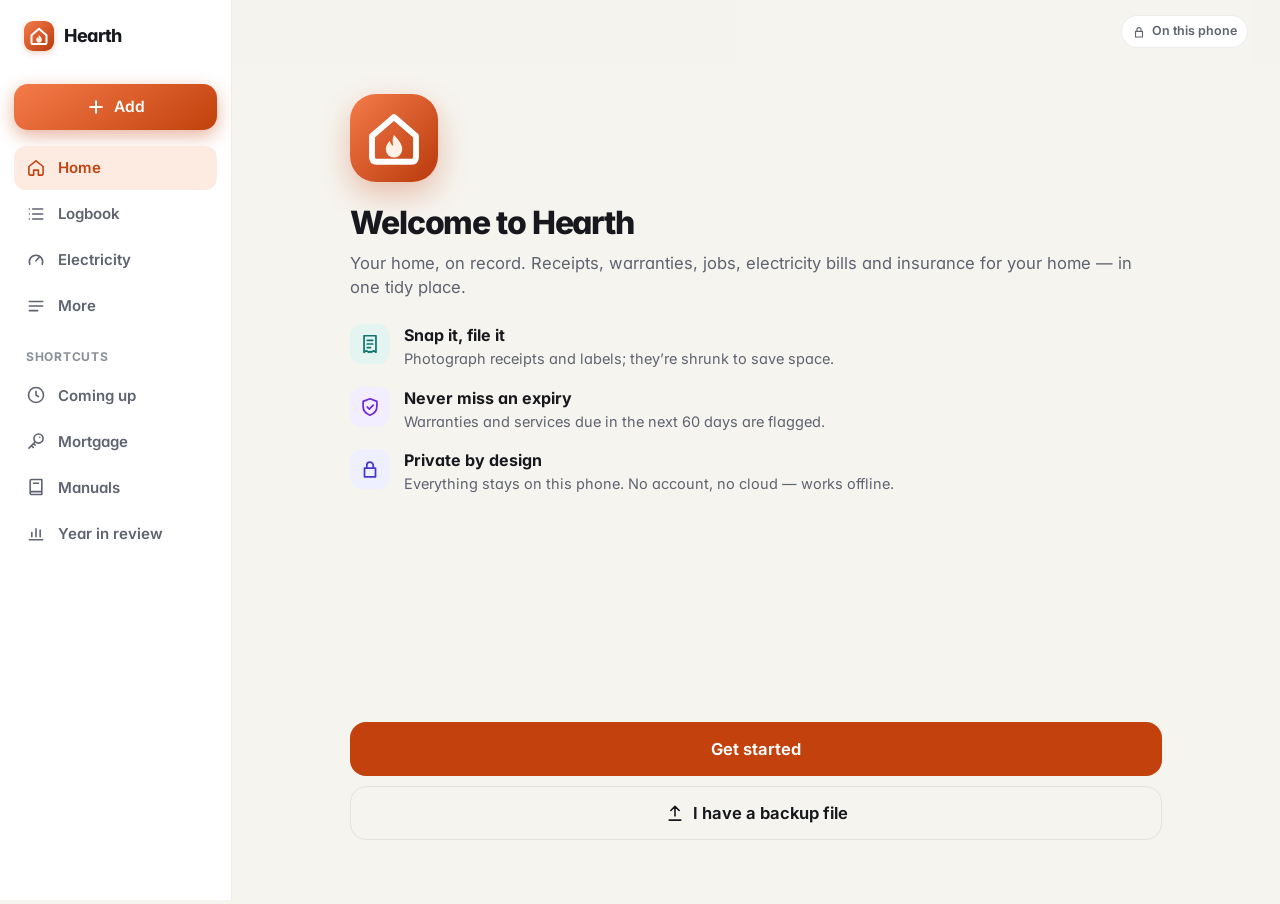
==== commit ce9988a2: "v15.0: wide computer layout (sidebar, multi-column pages), EDF usage CSV import with year-on-year by" ====
--- a/index.html
+++ b/index.html
@@ -17,6 +17,11 @@
     <title>Hearth</title>
     <meta name="description" content="A private home logbook: receipts, warranties, jobs, electricity bills and insurance. Kept on your phone, and in your own Google Drive only if you turn on sharing." />
     <meta name="color-scheme" content="light dark" />
+    <!-- v15.0 (security review 18 Oct 2026): Content-Security-Policy. The page may only run its own
+         code (plus Google sign-in / Drive picker), only talk to Google Drive and the free weather service,
+         and can't be framed into forms elsewhere. The hash is the little theme script below: if you edit
+         that script, update the sha256 value (see HOW-IT-WORKS "v15.0"). -->
+    <meta http-equiv="Content-Security-Policy" content="default-src 'self'; script-src 'self' 'sha256-5JWJmOpVkCeqf0q5DUtOE9AMOJcP1XZALDQ5e50zdHQ=' 'wasm-unsafe-eval' https://accounts.google.com https://apis.google.com; style-src 'self' 'unsafe-inline' https://accounts.google.com; img-src 'self' data: blob: https://*.googleusercontent.com https://*.gstatic.com https://www.google.com; font-src 'self'; connect-src 'self' https://www.googleapis.com https://content.googleapis.com https://oauth2.googleapis.com https://accounts.google.com https://api.open-meteo.com https://geocoding-api.open-meteo.com; frame-src https://accounts.google.com https://docs.google.com https://drive.google.com https://content.googleapis.com; worker-src 'self' blob:; media-src 'self' blob:; manifest-src 'self'; object-src 'none'; base-uri 'self'; form-action 'self'" />
 
     <!-- The manifest tells Chrome "this is an installable app" (name, icons, colours) -->
     <link rel="manifest" href="manifest.json" />
@@ -65,6 +70,7 @@
       </a>
       <a href="#/new" class="nav-add" id="add" aria-label="Add entry">
         <svg viewBox="0 0 24 24" fill="none" stroke="currentColor" stroke-width="2.4" stroke-linecap="round" aria-hidden="true"><path d="M12 5v14M5 12h14"/></svg>
+        <span class="nav-add-label">Add</span>
       </a>
       <a href="#/list/meter" data-tab="meter" id="nav-meter">
         <svg viewBox="0 0 24 24" fill="none" stroke="currentColor" stroke-width="1.9" stroke-linecap="round" stroke-linejoin="round" aria-hidden="true"><path d="M4.5 17a8 8 0 1 1 15 0M12 13l3.5-4"/></svg>
@@ -74,6 +80,24 @@
         <svg viewBox="0 0 24 24" fill="none" stroke="currentColor" stroke-width="1.9" stroke-linecap="round" stroke-linejoin="round" aria-hidden="true"><path d="M4 6.5h16M4 12h16M4 17.5h10"/></svg>
         <span>More</span>
       </a>
+      <!-- v15.0: extra shortcuts, only in the sidebar on a computer screen (styles.css "wide layout") -->
+      <span class="side-only side-label" aria-hidden="true">Shortcuts</span>
+      <a href="#/upcoming" class="side-only" data-side="upcoming" id="side-upcoming">
+        <svg viewBox="0 0 24 24" fill="none" stroke="currentColor" stroke-width="1.9" stroke-linecap="round" stroke-linejoin="round" aria-hidden="true"><path d="M12 3a9 9 0 1 0 0 18 9 9 0 0 0 0-18zM12 7.5V12l3 2"/></svg>
+        <span>Coming up</span>
+      </a>
+      <a href="#/list/mortgage" class="side-only" data-side="mortgage" id="side-mortgage">
+        <svg viewBox="0 0 24 24" fill="none" stroke="currentColor" stroke-width="1.9" stroke-linecap="round" stroke-linejoin="round" aria-hidden="true"><path d="M15 3.5a5.5 5.5 0 1 0 0 11 5.5 5.5 0 0 0 0-11zM11.1 12.9 3.5 20.5M6.5 17.5l2.2 2.2M9 15l2 2M16.5 7.5h.01"/></svg>
+        <span>Mortgage</span>
+      </a>
+      <a href="#/manuals" class="side-only" data-side="manuals" id="side-manuals">
+        <svg viewBox="0 0 24 24" fill="none" stroke="currentColor" stroke-width="1.9" stroke-linecap="round" stroke-linejoin="round" aria-hidden="true"><path d="M5 4.8A1.8 1.8 0 0 1 6.8 3H19v14.5H6.8A1.8 1.8 0 0 0 5 19.3zM5 19.3A1.7 1.7 0 0 0 6.8 21H19v-3.5M9 7.5h6"/></svg>
+        <span>Manuals</span>
+      </a>
+      <a href="#/year" class="side-only" data-side="year" id="side-year">
+        <svg viewBox="0 0 24 24" fill="none" stroke="currentColor" stroke-width="1.9" stroke-linecap="round" stroke-linejoin="round" aria-hidden="true"><path d="M4 20h16M7 16.5v-5M12 16.5V7M17 16.5v-8"/></svg>
+        <span>Year in review</span>
+      </a>
     </nav>
 
     <!-- type="module" lets us use "import" between our JavaScript files -->
--- a/styles.css
+++ b/styles.css
@@ -44,6 +44,7 @@
   --rose: #be123c;   --rose-soft: #ffe9ee;
   --amber: #b45309;  --amber-soft: #fff1d6;
   --slate: #475467;  --slate-soft: #eef0f3;
+  --sky: #0369a1;    --sky-soft: #e2f2fb; /* v14.7 mortgage */
 
   --radius: 18px;
   --radius-sm: 12px;
@@ -66,7 +67,7 @@
     --indigo: #a5b4fc; --indigo-soft: #23264a; --teal: #5eead4; --teal-soft: #12302d;
     --violet: #c4b5fd; --violet-soft: #2a2145; --amber: #fcd34d; --amber-soft: #33290f;
     --rose: #fda4af; --rose-soft: #3a1820;
-    --slate: #cbd2dc; --slate-soft: #252a33;
+    --slate: #cbd2dc; --slate-soft: #252a33; --sky: #7dd3fc; --sky-soft: #10283a;
     --shadow: 0 1px 2px rgba(0, 0, 0, 0.3); --shadow-lift: 0 8px 28px rgba(0, 0, 0, 0.5);
   }
 }
@@ -79,7 +80,7 @@
   --indigo: #a5b4fc; --indigo-soft: #23264a; --teal: #5eead4; --teal-soft: #12302d;
   --violet: #c4b5fd; --violet-soft: #2a2145; --amber: #fcd34d; --amber-soft: #33290f;
   --rose: #fda4af; --rose-soft: #3a1820;
-  --slate: #cbd2dc; --slate-soft: #252a33;
+  --slate: #cbd2dc; --slate-soft: #252a33; --sky: #7dd3fc; --sky-soft: #10283a;
   --shadow: 0 1px 2px rgba(0, 0, 0, 0.3); --shadow-lift: 0 8px 28px rgba(0, 0, 0, 0.5);
 }
 
@@ -90,6 +91,7 @@
 [data-tone='rose']   { --tone: var(--rose);   --tone-soft: var(--rose-soft); }
 [data-tone='amber']  { --tone: var(--amber);  --tone-soft: var(--amber-soft); }
 [data-tone='slate']  { --tone: var(--slate);  --tone-soft: var(--slate-soft); }
+[data-tone='sky']    { --tone: var(--sky);    --tone-soft: var(--sky-soft); }
 [data-tone='brand']  { --tone: var(--brand);  --tone-soft: var(--brand-soft); }
 
 * { box-sizing: border-box; }
@@ -298,7 +300,9 @@
 
 /* Meter summary */
 .meter-card { padding-bottom: 12px; }
-.meter-stats { display: grid; grid-template-columns: repeat(3, 1fr); gap: 8px; margin-bottom: 12px; }
+.meter-stats { display: grid; grid-template-columns: repeat(2, 1fr); gap: 10px 12px; margin-bottom: 12px; } /* v14.4: 2 × 2, follows the tab */
+.meter-stats-note { margin: -4px 0 12px; color: var(--text-2); font-size: 12.5px; line-height: 1.4; }
+.meter-stats-note strong { color: var(--text); font-weight: 650; }
 .meter-stats > div { display: flex; flex-direction: column; gap: 2px; min-width: 0; }
 .meter-stats .stat-value { font-size: 19px; }
 .meter-stats .stat-title { font-size: 12.5px; }
@@ -1080,3 +1084,289 @@
 .period-vat { margin: 10px 0 0; font-size: 13px; color: var(--text-2); line-height: 1.4; }
 .period-vat strong { color: var(--text); }
 .place-row .link-btn { flex: none; width: auto; padding-left: 10px; padding-right: 10px; }
+
+/* ---- v14.5: EDF credits ---- */
+.credit-switch { display: inline-flex; align-items: center; gap: 10px; min-height: 40px; margin: -4px 0 6px; font-size: 0.86rem; font-weight: 600; color: var(--text-2); cursor: pointer; -webkit-tap-highlight-color: transparent; }
+.credit-switch input { appearance: none; -webkit-appearance: none; position: relative; flex: none; width: 40px; height: 24px; margin: 0; border-radius: 999px; background: var(--surface-2); border: 1px solid color-mix(in srgb, var(--text) 22%, transparent); cursor: pointer; transition: background 0.2s var(--ease), border-color 0.2s; }
+.credit-switch input::after { content: ''; position: absolute; top: 2px; left: 2px; width: 18px; height: 18px; border-radius: 50%; background: var(--text-2); transition: transform 0.2s var(--ease), background 0.2s; }
+.credit-switch input:checked { background: var(--good); border-color: var(--good); }
+.credit-switch input:checked::after { transform: translateX(16px); background: var(--surface); }
+.credit-switch input:focus-visible { outline: 2px solid var(--brand); outline-offset: 2px; }
+.credit-switch input:checked + span { color: var(--text); }
+.credit-note strong { color: var(--good); }
+.period-credits { list-style: none; margin: 10px 0 0; padding: 0; display: flex; flex-direction: column; gap: 4px; font-size: 13.5px; }
+.period-credits li { display: flex; justify-content: space-between; gap: 10px; padding: 8px 12px; border-radius: 10px; background: color-mix(in srgb, var(--good) 10%, var(--surface)); color: var(--text); }
+.period-credits li span:last-child { font-weight: 700; font-variant-numeric: tabular-nums; color: var(--good); flex: none; }
+.period-credits small { color: var(--text-2); }
+.credit-rows { display: flex; flex-direction: column; gap: 8px; margin: 8px 0; }
+.credit-row { display: grid; grid-template-columns: minmax(0, 1.75fr) minmax(0, 1fr) 40px; gap: 8px; align-items: center; }
+.credit-row select, .credit-row input { width: 100%; min-height: var(--tap); font: inherit; font-size: 16px; color: var(--text); padding: 10px 12px; border: 1px solid var(--line); border-radius: 14px; background: var(--surface); box-sizing: border-box; }
+.credit-row select { appearance: none; -webkit-appearance: none; padding-right: 30px; background-image: linear-gradient(45deg, transparent 50%, var(--text-2) 50%), linear-gradient(135deg, var(--text-2) 50%, transparent 50%); background-position: calc(100% - 17px) 50%, calc(100% - 12px) 50%; background-size: 5px 5px; background-repeat: no-repeat; }
+.credit-row .prefilled { background-color: color-mix(in srgb, var(--brand) 9%, var(--surface)); border-color: color-mix(in srgb, var(--brand) 45%, var(--line)); }
+.credit-row select:focus, .credit-row input:focus { outline: none; border-color: var(--brand); box-shadow: 0 0 0 4px color-mix(in srgb, var(--brand) 18%, transparent); }
+.credit-fields .hint { margin: 0 0 4px; }
+.credit-fields #credit-add { margin: 2px 0 10px; }
+
+/* v14.6: "after credits" under a bill's amount in the list; basis line under the home total */
+.entry-cost small.entry-cost-note { display: block; text-align: right; margin: 1px 0 0; font-weight: 550; }
+.hero-sub.hero-basis { margin-top: -4px; font-size: 11.5px; opacity: 0.85; }
+
+/* ---------- v14.7: Mortgage ---------- */
+.mortgage-overview { margin-bottom: 6px; }
+.mortgage-card { padding: 16px; }
+.mcard-head { display: flex; align-items: center; justify-content: space-between; gap: 10px; flex-wrap: wrap; }
+.mcard-head .stat-label { display: inline-flex; align-items: center; gap: 6px; color: var(--text-2); font-size: 13px; font-weight: 650; }
+.mcard-head .credit-switch { margin: 0; }
+.mortgage-big { font-size: 30px; font-weight: 780; letter-spacing: -0.02em; font-variant-numeric: tabular-nums; margin: 6px 0 2px; }
+.mortgage-big .est-tag { font-size: 12px; font-weight: 650; color: var(--soon); background: var(--soon-bg); border-radius: 999px; padding: 2px 8px; margin-left: 8px; vertical-align: middle; letter-spacing: 0; }
+.mortgage-card .card-title { margin-bottom: 8px; }
+.overpay-saved { display: flex; gap: 8px; align-items: flex-start; background: var(--good-bg); color: var(--text); border-radius: 12px; padding: 10px 12px; margin: 10px 0 4px !important; font-size: 14px; font-weight: 600; line-height: 1.4; }
+.overpay-saved .ico { color: var(--good); flex: none; margin-top: 1px; }
+.overpay-saved small { color: var(--text-2); font-weight: 500; }
+.mortgage-chart-box { margin-top: 10px; }
+.chart-axis { fill: var(--text-3); font-size: 10px; }
+.mortgage-line { fill: none; stroke: var(--sky); stroke-width: 2.6; stroke-linejoin: round; stroke-linecap: round; }
+.mortgage-dot { fill: var(--sky); }
+.mortgage-line.shadow { stroke: var(--soon); stroke-width: 2; stroke-dasharray: 5 4; }
+.mortgage-dot.shadow { fill: var(--soon); }
+.chart-legend .lg-real { background: var(--sky); }
+.chart-legend .lg-shadow { background: var(--soon); }
+.mrows { display: flex; flex-direction: column; }
+.mrow { display: flex; justify-content: space-between; gap: 12px; padding: 8px 0; border-top: 1px solid var(--line); font-size: 14px; }
+.mrow:first-child { border-top: 0; padding-top: 2px; }
+.mrow-k { color: var(--text-2); flex: none; max-width: 48%; }
+.mrow-v { text-align: right; font-weight: 650; font-variant-numeric: tabular-nums; }
+.mrow-v small { display: block; font-weight: 500; color: var(--text-2); font-size: 12.5px; }
+.mtable { width: 100%; border-collapse: collapse; font-size: 14px; font-variant-numeric: tabular-nums; margin-bottom: 8px; }
+.mtable th { text-align: right; color: var(--text-2); font-weight: 600; font-size: 12.5px; padding: 0 0 6px; }
+.mtable th:first-child, .mtable td:first-child { text-align: left; }
+.mtable td { text-align: right; padding: 7px 0; border-top: 1px solid var(--line); }
+.mtable tr.est td { color: var(--text-2); }
+.mtable td small { color: var(--soon); font-weight: 600; }
+.mtable .mtotal td { font-weight: 700; }
+.mortgage-card p.small { margin: 8px 0 0; line-height: 1.4; }
+.mortgage-notes { margin: 0 2px 16px; color: var(--text-2); font-size: 13px; }
+.mortgage-notes summary { cursor: pointer; font-weight: 600; padding: 6px 0; }
+.mortgage-notes ul { margin: 4px 0 0; padding-left: 18px; line-height: 1.45; }
+.mortgage-notes li { margin-bottom: 4px; }
+.mortgage-setup-hint { display: flex; flex-direction: column; gap: 4px; text-decoration: none; color: inherit; }
+.overlay-pages { display: block; overflow-y: auto; -webkit-overflow-scrolling: touch; }
+.overlay-pages .pages-scroll { padding: 64px 8px 24px; display: flex; flex-direction: column; gap: 14px; }
+.overlay-pages figure { margin: 0; }
+.overlay-pages img { width: 100%; max-height: none; height: auto; display: block; border-radius: 4px; background: #fff; }
+.overlay-pages figcaption { color: #ddd; font-size: 12px; text-align: center; margin-top: 4px; }
+.overlay-pages .overlay-close { position: fixed; }
+.mortgage-fields select { width: 100%; min-height: var(--tap); font: inherit; font-size: 16px; color: var(--text); padding: 10px 30px 10px 12px; border: 1px solid var(--line); border-radius: 14px; background-color: var(--surface); box-sizing: border-box; appearance: none; -webkit-appearance: none; background-image: linear-gradient(45deg, transparent 50%, var(--text-2) 50%), linear-gradient(135deg, var(--text-2) 50%, transparent 50%); background-position: calc(100% - 17px) 50%, calc(100% - 12px) 50%; background-size: 5px 5px; background-repeat: no-repeat; }
+.mortgage-fields .row { align-items: flex-start; }
+
+/* ---------- v14.8 ---------- */
+a.mrow-link { color: inherit; text-decoration: none; border-radius: 8px; }
+a.mrow-link .mrow-v small { color: var(--brand, var(--accent)); }
+.whatif { margin-top: 14px; padding-top: 12px; border-top: 1px solid var(--line); }
+.whatif-title { display: flex; justify-content: space-between; align-items: center; font-size: 15px; margin: 0 0 8px; }
+.whatif-field { display: flex; flex-direction: column; gap: 4px; font-size: 13px; color: var(--text-2); margin-bottom: 10px; min-width: 0; }
+.whatif-field input { font: inherit; font-size: 16px; color: var(--text); background: var(--surface-2, transparent); border: 1px solid var(--line); border-radius: 10px; padding: 10px 12px; width: 100%; box-sizing: border-box; min-width: 0; }
+.whatif-pair { display: grid; grid-template-columns: 1fr 1fr; gap: 10px; }
+.whatif-out { background: var(--surface-2, rgba(127,127,127,.08)); border-radius: 12px; padding: 6px 12px 4px; }
+.whatif-out .mrow:first-child { border-top: 0; }
+.mrow-v.good { color: var(--good, #3fb76f); }
+.mrow-v.bad { color: var(--bad, #e5534b); }
+.whatif-warn { display: flex; gap: 8px; align-items: flex-start; font-size: 13px; color: var(--warn, #e0a33a); margin: 8px 0; }
+.whatif-warn svg { flex: none; margin-top: 2px; }
+.more-toggle { background: none; border: 0; color: var(--brand, var(--accent)); font: inherit; font-size: 13px; padding: 8px 0; width: 100%; cursor: pointer; }
+.mortgage-switch-row { display: flex; justify-content: flex-end; margin: 6px 0 0; }
+.up-group { margin-bottom: 18px; }
+.up-row { display: flex; gap: 12px; align-items: center; text-decoration: none; color: inherit; }
+.up-date { flex: none; width: 46px; text-align: center; border-radius: 10px; padding: 6px 0; background: var(--surface-2, rgba(127,127,127,.1)); line-height: 1.1; }
+.up-date b { display: block; font-size: 18px; }
+.up-date span { font-size: 11px; color: var(--text-2); text-transform: uppercase; }
+.up-text { flex: 1; min-width: 0; }
+.up-text strong { display: block; white-space: nowrap; overflow: hidden; text-overflow: ellipsis; }
+.up-row.highlight { outline: 2px solid var(--brand, var(--accent)); }
+.review-mortgage .mrow, .review-power .mrow { font-size: 14px; }
+.summary { flex-wrap: wrap; row-gap: 6px; }
+.summary .mortgage-switch { flex-basis: 100%; justify-content: flex-end; }
+.hero .mortgage-switch { margin-top: 10px; }
+.up-text strong { white-space: normal; display: -webkit-box; -webkit-line-clamp: 2; -webkit-box-orient: vertical; }
+.up-date i { display: block; font-style: normal; font-size: 10.5px; color: var(--text-2); }
+.whatif-title .btn { margin-left: auto; }
+.whatif-field select { font: inherit; font-size: 16px; color: var(--text); background: var(--surface-2); border: 1px solid var(--line); border-radius: 10px; padding: 10px 8px; width: 100%; min-width: 0; }
+.whatif-title .btn { width: auto; flex: none; min-height: 0; padding: 4px 0; }
+/* v14.9: ⓘ notes */
+.info-note { display: flex; align-items: flex-start; gap: 6px; margin: 4px 0 0; }
+.info-btn { flex: none; background: none; border: 0; padding: 2px 4px; margin: -2px 0 0 -4px; font: inherit; font-size: 15px; line-height: 1; color: var(--text-2); cursor: pointer; border-radius: 999px; min-width: 28px; min-height: 28px; }
+.info-note.open .info-btn { color: var(--brand); }
+.info-text { flex: 1; }
+
+/* =====================================================================
+   v15.0 — EDF usage card + import screen (all screen sizes)
+   ===================================================================== */
+.bottom-nav .nav-add-label, .bottom-nav .side-only { display: none; } /* sidebar-only bits; phones never show them */
+.usage-card .card-head { align-items: center; }
+.usage-card .card-head .btn { flex: none; }
+.usage-yoy { margin: 4px 0 10px !important; font-size: 14.5px; line-height: 1.45; font-variant-numeric: tabular-nums; }
+.usage-yoy strong { font-weight: 700; }
+.usage-yoy-cost { display: inline; }
+.usage-table td.bad { color: var(--bad); font-weight: 650; }
+.usage-table td.good { color: var(--good); font-weight: 650; }
+.usage-table tfoot td { border-top: 2px solid var(--line); font-weight: 700; }
+.usage-table-wrap { overflow-x: auto; margin-top: 10px; }
+.usage-foot { margin: 6px 0 0 !important; }
+.usage-foot .link-btn { padding: 0; min-height: 0; font-size: inherit; color: var(--bad); text-decoration: underline; background: none; border: 0; cursor: pointer; font: inherit; }
+.usage-facts { display: grid; grid-template-columns: repeat(3, minmax(0, 1fr)); gap: 8px; margin: 4px 0 12px; }
+.usage-facts .stat-card { min-height: 0; padding: 10px 12px; }
+.usage-facts .stat-value { font-size: 18px; font-weight: 750; font-variant-numeric: tabular-nums; }
+.usage-facts .stat-label { font-size: 12px; color: var(--text-2); font-weight: 600; }
+.usage-notes { margin: 0 0 12px; padding-left: 18px; color: var(--text-2); line-height: 1.45; }
+.usage-notes li { margin: 0 0 4px; }
+.usage-steps { margin: 0 0 10px; padding-left: 20px; line-height: 1.5; }
+.usage-steps li { margin-bottom: 4px; }
+.usage-how .btn { width: 100%; }
+.usage-actions { display: flex; flex-wrap: wrap; gap: 8px; margin-top: 12px; }
+.usage-actions .btn { flex: 1 1 160px; }
+.usage-pill { font-size: 11.5px; padding: 2px 8px; }
+.usage-pill.new { background: var(--good-bg); color: var(--good); }
+.usage-pill.update { background: var(--soon-bg); color: var(--soon); }
+.usage-pill.kept, .usage-pill.same { background: var(--surface-2); color: var(--text-2); }
+.usage-error .error { margin: 0 0 8px; }
+.usage-error p.small { margin: 0 0 6px; overflow-wrap: anywhere; }
+@media (max-width: 380px) { .usage-facts { grid-template-columns: 1fr 1fr; } .usage-facts .stat-card:last-child { grid-column: 1 / -1; } }
+
+/* =====================================================================
+   v15.0 — wide layout for a computer screen (Mac browser). Only from
+   1024px wide: phones (and the installed Android app) look exactly as
+   before. Same app, same data, same address: it switches by width.
+   ===================================================================== */
+@media (min-width: 1024px) {
+  :root { --side-w: 232px; }
+  body { background: var(--bg); }
+
+  /* Sidebar: the bottom bar stands up on the left */
+  .bottom-nav {
+    top: 0; bottom: 0; right: auto; width: var(--side-w); height: auto;
+    display: flex; flex-direction: column; align-items: stretch; gap: 2px;
+    padding: 84px 14px 20px; border-top: 0; border-right: 1px solid var(--line);
+    background: var(--surface); backdrop-filter: none; -webkit-backdrop-filter: none;
+    overflow-y: auto;
+  }
+  .bottom-nav a {
+    flex-direction: row; justify-content: flex-start; gap: 12px; min-height: 44px; padding: 0 12px;
+    font-size: 15px; font-weight: 600; color: var(--text-2); border-radius: 12px;
+  }
+  .bottom-nav a svg { width: 20px; height: 20px; }
+  .bottom-nav a:hover { background: var(--surface-2); color: var(--text); }
+  .bottom-nav a.active { background: var(--brand-soft, color-mix(in srgb, var(--brand) 12%, transparent)); color: var(--brand); }
+  .bottom-nav a.active svg { transform: none; }
+  .bottom-nav a.active.side-dim { background: transparent; color: var(--text-2); }
+  .bottom-nav .nav-add {
+    order: -1; justify-self: auto; width: auto; height: 46px; margin: 0 0 14px; padding: 0 16px;
+    border-radius: 14px; transform: none; justify-content: center; gap: 8px; color: var(--on-brand); font-size: 15.5px;
+  }
+  .bottom-nav .nav-add:hover { color: var(--on-brand); background: linear-gradient(145deg, var(--brand-2), var(--brand)); filter: brightness(1.06); }
+  .bottom-nav .nav-add:active { transform: scale(0.98); }
+  .bottom-nav .nav-add svg { width: 20px; height: 20px; }
+  .bottom-nav .nav-add-label { display: inline; }
+  .bottom-nav .side-only { display: flex; }
+  .bottom-nav .side-only[hidden] { display: none; }
+  .bottom-nav .side-label { display: block; margin: 18px 12px 6px; font-size: 12px; font-weight: 700; letter-spacing: 0.06em; text-transform: uppercase; color: var(--text-3); }
+  body.no-nav .bottom-nav { display: flex; } /* forms and the scanner keep the sidebar on a computer */
+
+  /* Top bar sits right of the sidebar; the logo sits at the top of the sidebar */
+  .topbar { z-index: 32; backdrop-filter: none; -webkit-backdrop-filter: none; background: color-mix(in srgb, var(--bg) 94%, transparent); margin-left: var(--side-w); padding: 14px 32px; justify-content: flex-end; min-height: 64px; box-sizing: border-box; }
+  .topbar .brand { position: fixed; top: 14px; left: 24px; z-index: 31; }
+  .skip:focus { left: calc(var(--side-w) + 8px); }
+
+  /* main fills the space right of the sidebar; its content is centred in a
+     1180px column (820px on reading pages) by the side padding */
+  main { --col: 1180px; max-width: none; margin: 0 0 0 var(--side-w); padding: 4px max(40px, calc((100vw - var(--side-w) - var(--col)) / 2)) 56px; box-sizing: border-box; }
+  body.no-nav main { padding-bottom: 56px; }
+  .toast { left: calc(50% + var(--side-w) / 2); }
+  .screen-title { font-size: 34px; }
+
+  /* Charts: drawn 340 wide and scaled, so keep them from getting huge */
+  .chart-svg { max-height: 300px; }
+
+  /* ---------- Home: two columns ---------- */
+  .dash { display: grid; grid-auto-flow: row dense; grid-template-columns: minmax(0, 1.25fr) minmax(0, 1fr); column-gap: 24px; align-items: start; }
+  .dash > * { grid-column: 1 / -1; min-width: 0; }
+  .dash > #house { grid-column: 1; }
+  .dash > #coming-up { grid-column: 2; grid-row: span 1; }
+  .dash:has(> #coming-up) > #house { margin-bottom: 18px; }
+  .dash > .ask { max-width: 640px; }
+  .house-card .house-svg, .house-card svg { max-height: 320px; }
+  .dash .section-grid { grid-template-columns: repeat(3, minmax(0, 1fr)); }
+  .month-fold-body:not([hidden]) { display: grid; grid-template-columns: minmax(0, 1fr) minmax(0, 1.25fr); grid-template-rows: auto 1fr; column-gap: 20px; align-items: start; }
+  .month-fold-body > * { min-width: 0; }
+  .month-fold-body > .hero, .month-fold-body > #spend-card { grid-column: 1; }
+  .month-fold-body > .stat-grid { grid-column: 1; }
+  .month-fold-body > #spend-chart { grid-column: 2; grid-row: 1 / span 2; }
+  /* the full (untidy) home: spending card + stats left, chart right, Recent full width */
+  .dash > #spend-card { grid-column: 1; }
+  .dash > .stat-grid { grid-column: 1; }
+  .dash > #spend-chart { grid-column: 2; grid-row: span 2; }
+
+  /* ---------- Logbook and section lists: entries in two columns ---------- */
+  .tabs { margin: 0 0 6px; padding: 2px 0 10px; flex-wrap: wrap; overflow: visible; }
+  .search-row { max-width: 720px; }
+  #list.list { display: grid; grid-template-columns: repeat(2, minmax(0, 1fr)); gap: 10px 14px; align-items: stretch; }
+  #list.list > .month-head, #list.list > .empty, #list.list > .month-fold, #list.list > :not(a):not(.entry) { grid-column: 1 / -1; }
+  #list .entry { margin: 0; }
+
+  /* Electricity: the summary, chart and usage card sit in a column on the
+     right (floats, so the list beside them keeps one steady width); the
+     bills list stays one column on the left. */
+  main:has(> #meter-insights) > #meter-insights, main:has(> #meter-insights) > #usage-card,
+  main:has(> #usage-card) > #usage-card { float: right; clear: right; width: min(480px, 44%); margin-left: 28px; box-sizing: border-box; }
+  main:has(> #usage-card) #list.list { display: flex; flex-direction: column; gap: 8px; }
+  main:has(> #usage-card) > .search-row { max-width: none; }
+  main:has(> #usage-card)::after { content: ''; display: table; clear: both; }
+  .usage-card .card-head .btn { min-width: 110px; }
+
+  /* Mortgage: cards in two columns, tables get room */
+  .mortgage-overview { display: grid; grid-template-columns: repeat(2, minmax(0, 1fr)); gap: 0 18px; align-items: start; }
+  .mortgage-overview > * { min-width: 0; }
+  .mortgage-overview > #mortgage-balance { grid-column: 1; grid-row: 1; }
+  .mortgage-overview > #mortgage-deal { grid-column: 2; grid-row: 1; }
+  .mortgage-overview > #mortgage-paid { grid-column: 1; grid-row: 2; }
+  .mortgage-overview > #mortgage-years { grid-column: 2; grid-row: 2; }
+  .mortgage-overview > #mortgage-free, .mortgage-overview > .mortgage-notes, .mortgage-overview > #mortgage-empty { grid-column: 1 / -1; }
+  .mortgage-overview > #mortgage-free { display: grid; grid-template-columns: minmax(0, 1fr) minmax(0, 1fr); column-gap: 24px; align-items: start; }
+  .mortgage-overview > #mortgage-free > * { grid-column: 1; }
+  .mortgage-overview > #mortgage-free > #whatif { grid-column: 2; grid-row: 1 / span 6; margin-top: 0; }
+  .mtable { font-size: 14.5px; }
+
+  /* Detail pages, forms, the scanner and the import screen: a readable column */
+  main:has(> .detail-hero), main:has(> form.form), main:has(> .scan), main:has(#usage-how), main:has(> .welcome) { --col: 820px; }
+  .details .detail-row { padding-inline: 18px; }
+  .photos-large { display: grid; grid-template-columns: repeat(auto-fill, minmax(220px, 1fr)); gap: 10px; }
+  .photos-large img { width: 100%; height: auto; }
+
+  /* More: cards in two columns */
+  main:has(> #more-manuals) { display: grid; grid-template-columns: repeat(2, minmax(0, 1fr)); column-gap: 18px; align-content: start; align-items: start; }
+  main:has(> #more-manuals) > * { min-width: 0; }
+  main:has(> #more-manuals) > .screen-head, main:has(> #more-manuals) > .footnote, main:has(> #more-manuals) > #recent, main:has(> #more-manuals) > .tour-card { grid-column: 1 / -1; }
+  main:has(> #more-manuals) > .more-row { grid-column: auto; }
+
+  /* Year in review */
+  main:has(> #review-total) { display: grid; grid-template-columns: repeat(2, minmax(0, 1fr)); column-gap: 18px; align-content: start; align-items: start; }
+  main:has(> #review-total) > * { min-width: 0; grid-column: 1 / -1; }
+  main:has(> #review-total) > #review-roundup { grid-column: 1; }
+  main:has(> #review-total) > #review-categories { grid-column: 2; }
+  main:has(> #review-total) > #review-biggest { grid-column: 1; }
+  main:has(> #review-total) > #review-facts { grid-column: 2; }
+
+  /* Coming up: groups side by side */
+  #upcoming-list .up-group > .list, #recent > .list { display: grid; grid-template-columns: repeat(2, minmax(0, 1fr)); gap: 10px 14px; }
+  #upcoming-list .up-group > .list > *, #recent > .list > * { min-width: 0; margin: 0; }
+  .chooser { grid-template-columns: repeat(3, minmax(0, 1fr)); }
+
+  /* Manuals and rooms: grids of cards */
+  .manual-list { grid-template-columns: repeat(2, minmax(0, 1fr)); align-items: start; }
+  .room-list { grid-template-columns: repeat(3, minmax(0, 1fr)); }
+  .room-list .room-row { height: 100%; box-sizing: border-box; }
+}
+@media (min-width: 1360px) {
+  :root { --side-w: 248px; }
+  .dash .section-grid { grid-template-columns: repeat(3, minmax(0, 1fr)); }
+  #list.list { grid-template-columns: repeat(2, minmax(0, 1fr)); }
+}
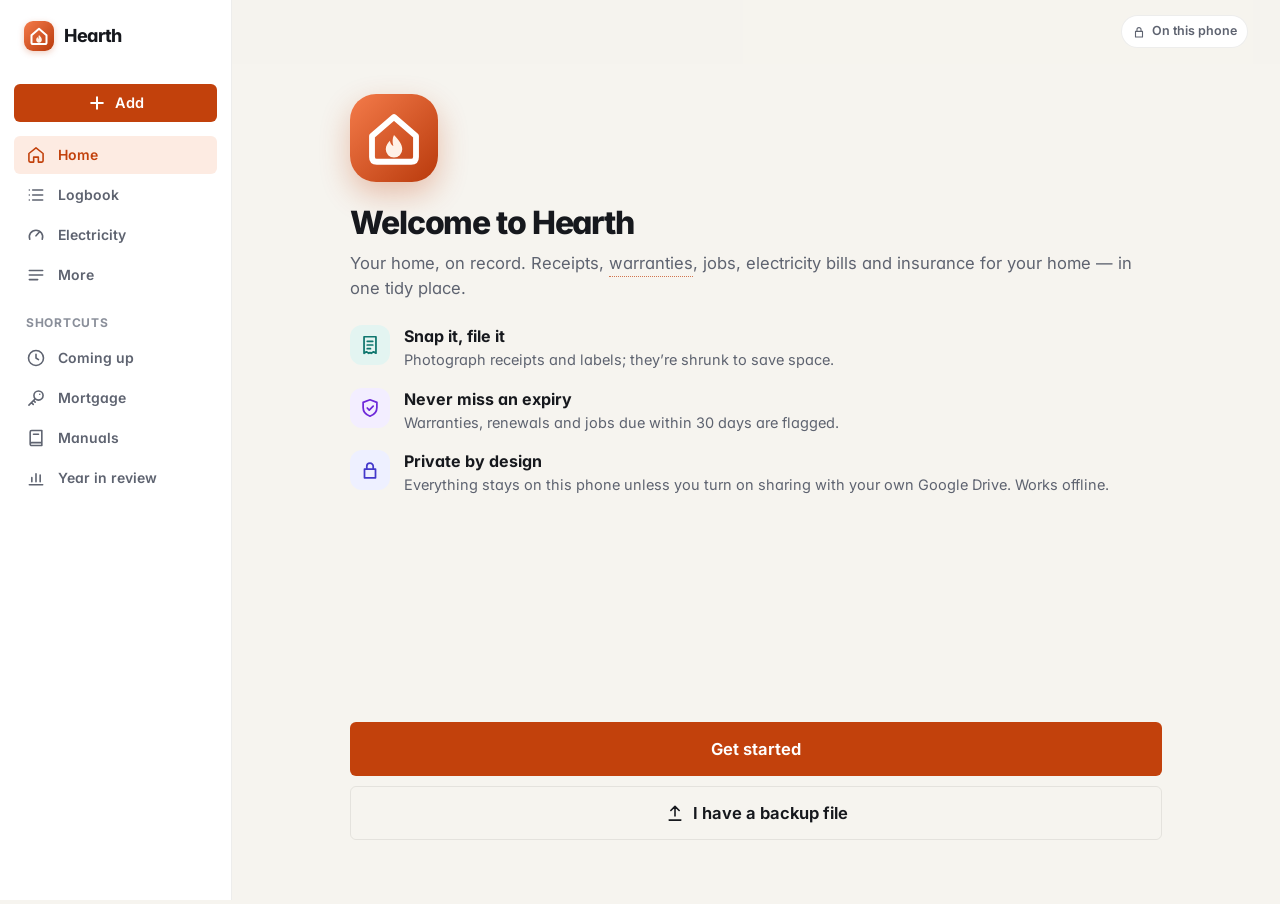
==== commit ba4144fa: "v16.1: the 19 Nov Audit 2 built. Ask Hearth answers what's due/overdue, renewals, deal end, who paid" ====
--- a/index.html
+++ b/index.html
@@ -30,7 +30,7 @@
     <link rel="icon" href="icons/icon.svg" type="image/svg+xml" />
     <link rel="icon" href="icons/icon-192.png" sizes="192x192" />
     <link rel="apple-touch-icon" href="icons/icon-192.png" />
-    <link rel="preload" href="fonts/inter-latin.woff" as="font" type="font/woff" crossorigin />
+    <link rel="preload" href="fonts/inter-latin.woff2" as="font" type="font/woff2" crossorigin />
 
     <!-- Apply a saved Light/Dark choice before anything is drawn (no flash) -->
     <script>
--- a/styles.css
+++ b/styles.css
@@ -10,7 +10,7 @@
 
 @font-face {
   font-family: 'Inter';
-  src: url('fonts/inter-latin.woff') format('woff');
+  src: url('fonts/inter-latin.woff2') format('woff2');
   font-weight: 400 800;
   font-style: normal;
   font-display: swap; /* show text straight away with a system font, swap when loaded */
@@ -273,8 +273,6 @@
 
 /* Charts */
 .chart-card .card-head { margin-bottom: 2px; }
-.chart-readout { margin: 6px 0 4px !important; color: var(--text-2); font-size: 14px; }
-.chart-readout strong { color: var(--text); font-size: 17px; font-variant-numeric: tabular-nums; }
 .chart { color: var(--brand); }
 .chart-svg { width: 100%; height: auto; display: block; overflow: visible; }
 .chart-grid { stroke: var(--line); stroke-width: 1; stroke-dasharray: 3 4; }
@@ -371,6 +369,7 @@
 .entry-title { font-weight: 650; overflow: hidden; text-overflow: ellipsis; white-space: nowrap; letter-spacing: -0.01em; }
 .entry-sub, .entry-meter { color: var(--text-2); font-size: 13.5px; }
 .entry-meter { color: var(--amber); font-weight: 650; font-variant-numeric: tabular-nums; }
+.entry-meter .entry-meter-label { color: var(--text-2); font-weight: 500; }
 .entry-cost { font-weight: 720; white-space: nowrap; font-variant-numeric: tabular-nums; letter-spacing: -0.01em; }
 .due { font-size: 13px; color: var(--text-2); }
 .due.soon { color: var(--soon); font-weight: 700; }
@@ -649,7 +648,7 @@
 .year-chip:focus-visible { outline: 2px solid var(--brand); outline-offset: 2px; }
 .chart-compare { fill: var(--text-3); opacity: 0.38; }
 .chart-bar.is-muted { opacity: 0.4; }
-.chart-legend { display: flex; align-items: center; gap: 6px; font-size: 0.78rem; color: var(--text-3); margin: 2px 0 6px; }
+.chart-legend { display: flex; align-items: center; gap: 6px; font-size: 0.78rem; color: var(--text-2); /* v15.19: was --text-3 (too faint) */ margin: 2px 0 6px; }
 .chart-legend i { display: inline-block; width: 10px; height: 10px; border-radius: 3px; }
 .chart-legend i + i, .chart-legend i:not(:first-child) { margin-left: 8px; }
 .chart-legend .lg-now { background: var(--brand); }
@@ -829,6 +828,9 @@
    Ask Hearthbook
    ================================================================= */
 .ask { margin: 0 0 14px; }
+/* v15.20: Scan button under Ask Hearth on Home */
+.home-scan { display: flex; width: 100%; justify-content: center; gap: 8px; margin: -4px 0 14px; }
+.dash.is-asking > .home-scan { display: none; }
 .ask-wrap { margin-bottom: 0; }
 .ask-wrap svg { color: var(--brand); }
 .ask-input::placeholder { color: var(--text-3); }
@@ -899,8 +901,6 @@
 .remind-nudge .remind-text { flex: 1; }
 .reminders-status { font-weight: 600; }
 .reminders-status.ok { color: var(--good); }
-.cheap-row { display: flex; align-items: center; gap: 8px; flex-wrap: wrap; }
-.cheap-row input { width: auto; min-width: 7.5em; }
 
 @media (prefers-reduced-motion: reduce) {
   #splash, #splash img, #splash span { animation: none !important; }
@@ -958,13 +958,16 @@
 .manual-file:active { transform: scale(0.99); }
 .manual-card .card-title { display: flex; align-items: center; gap: 6px; }
 .manual-btn { justify-content: center; }
-.pdf-screen { margin: -4px -8px 0; }
-.pdf-bar { position: sticky; top: 0; z-index: 3; display: grid; grid-template-columns: auto 1fr auto; align-items: center; gap: 8px; padding: 8px; background: var(--bg); border-bottom: 1px solid var(--line); }
-.pdf-bar .back { margin: 0; }
-.pdf-title { display: flex; flex-direction: column; min-width: 0; line-height: 1.2; }
-.pdf-title strong, .pdf-title span { white-space: nowrap; overflow: hidden; text-overflow: ellipsis; }
-.pdf-tools { display: flex; gap: 6px; }
-.pdf-zoom { min-width: 40px; padding: 6px 8px; }
+.pdf-screen { margin: -4px -8px 0; padding-top: calc(64px + env(safe-area-inset-top, 0px)); padding-bottom: calc(72px + env(safe-area-inset-bottom, 0px)); }
+/* v15.16: same sticky close + zoom pattern as the bill photo viewer */
+.pdf-chrome { position: fixed; inset: 0; z-index: 100; pointer-events: none; }
+.pdf-chrome > * { pointer-events: auto; }
+.pdf-chrome .overlay-close { position: absolute; top: max(14px, env(safe-area-inset-top)); right: 14px; background: rgba(0, 0, 0, 0.6); box-shadow: 0 0 0 1px rgba(255, 255, 255, 0.35); color: #fff; }
+.pdf-chrome .zoom-btns { position: absolute; right: 14px; bottom: max(18px, env(safe-area-inset-bottom)); }
+.pdf-chrome .pdf-title-pill { position: absolute; top: max(18px, env(safe-area-inset-top)); left: 50%; transform: translateX(-50%); max-width: min(70vw, 420px); white-space: nowrap; overflow: hidden; text-overflow: ellipsis; }
+@media (min-width: 1024px) {
+  .pdf-chrome { left: var(--side-w, 220px); }
+}
 .pdf-notes { margin: 10px 8px 0; }
 .pdf-status { margin: 16px 8px; color: var(--text-2); }
 .pdf-status.warn { color: var(--soon); }
@@ -998,6 +1001,12 @@
 .manuals-offline { display: flex; flex-wrap: wrap; align-items: center; gap: 8px; margin: 4px 0 14px; }
 .manuals-offline .manuals-status { margin: 0; flex: 1 1 100%; }
 .manual-file.saved .ico:first-child { color: var(--good); }
+.manual-file-row { display: grid; gap: 4px; }
+.manual-file-row .manual-file { width: 100%; box-sizing: border-box; }
+.manual-file-row .manual-remove-offline,
+.user-manual .manual-files > .btn.link-btn { justify-self: start; min-height: 36px; padding: 0 4px; font-size: 13px; }
+.user-manual .manual-files { gap: 4px; }
+
 .manual-file-box p { display: flex; align-items: center; gap: 6px; margin: 0 0 8px; word-break: break-all; }
 .pdf-actions { display: flex; flex-wrap: wrap; align-items: center; gap: 6px; padding: 8px 8px 0; }
 .tag-list { display: grid; gap: 6px; margin-top: 8px; max-height: 60vh; overflow-y: auto; }
@@ -1118,13 +1127,13 @@
 .mcard-head .stat-label { display: inline-flex; align-items: center; gap: 6px; color: var(--text-2); font-size: 13px; font-weight: 650; }
 .mcard-head .credit-switch { margin: 0; }
 .mortgage-big { font-size: 30px; font-weight: 780; letter-spacing: -0.02em; font-variant-numeric: tabular-nums; margin: 6px 0 2px; }
-.mortgage-big .est-tag { font-size: 12px; font-weight: 650; color: var(--soon); background: var(--soon-bg); border-radius: 999px; padding: 2px 8px; margin-left: 8px; vertical-align: middle; letter-spacing: 0; }
+.mortgage-big .est-tag { white-space: nowrap; font-size: 12px; font-weight: 650; color: var(--soon); background: var(--soon-bg); border-radius: 999px; padding: 2px 8px; margin-left: 8px; vertical-align: middle; letter-spacing: 0; }
 .mortgage-card .card-title { margin-bottom: 8px; }
 .overpay-saved { display: flex; gap: 8px; align-items: flex-start; background: var(--good-bg); color: var(--text); border-radius: 12px; padding: 10px 12px; margin: 10px 0 4px !important; font-size: 14px; font-weight: 600; line-height: 1.4; }
 .overpay-saved .ico { color: var(--good); flex: none; margin-top: 1px; }
 .overpay-saved small { color: var(--text-2); font-weight: 500; }
 .mortgage-chart-box { margin-top: 10px; }
-.chart-axis { fill: var(--text-3); font-size: 10px; }
+.chart-axis { fill: var(--text-2); font-size: 10px; } /* v15.19: darker */
 .mortgage-line { fill: none; stroke: var(--sky); stroke-width: 2.6; stroke-linejoin: round; stroke-linecap: round; }
 .mortgage-dot { fill: var(--sky); }
 .mortgage-line.shadow { stroke: var(--soon); stroke-width: 2; stroke-dasharray: 5 4; }
@@ -1173,8 +1182,10 @@
 .mrow-v.bad { color: var(--bad, #e5534b); }
 .whatif-warn { display: flex; gap: 8px; align-items: flex-start; font-size: 13px; color: var(--warn, #e0a33a); margin: 8px 0; }
 .whatif-warn svg { flex: none; margin-top: 2px; }
+.whatif-error { display: flex; gap: 8px; align-items: flex-start; font-size: 14px; color: var(--bad, #e05a4f); margin: 8px 0; } /* v16.0 */
+.whatif-error svg { flex: none; margin-top: 2px; }
+.whatif input[aria-invalid="true"] { border-color: var(--bad, #e05a4f); }
 .more-toggle { background: none; border: 0; color: var(--brand, var(--accent)); font: inherit; font-size: 13px; padding: 8px 0; width: 100%; cursor: pointer; }
-.mortgage-switch-row { display: flex; justify-content: flex-end; margin: 6px 0 0; }
 .up-group { margin-bottom: 18px; }
 .up-row { display: flex; gap: 12px; align-items: center; text-decoration: none; color: inherit; }
 .up-date { flex: none; width: 46px; text-align: center; border-radius: 10px; padding: 6px 0; background: var(--surface-2, rgba(127,127,127,.1)); line-height: 1.1; }
@@ -1183,7 +1194,6 @@
 .up-text { flex: 1; min-width: 0; }
 .up-text strong { display: block; white-space: nowrap; overflow: hidden; text-overflow: ellipsis; }
 .up-row.highlight { outline: 2px solid var(--brand, var(--accent)); }
-.review-mortgage .mrow, .review-power .mrow { font-size: 14px; }
 .summary { flex-wrap: wrap; row-gap: 6px; }
 .summary .mortgage-switch { flex-basis: 100%; justify-content: flex-end; }
 .hero .mortgage-switch { margin-top: 10px; }
@@ -1197,6 +1207,11 @@
 .info-btn { flex: none; background: none; border: 0; padding: 2px 4px; margin: -2px 0 0 -4px; font: inherit; font-size: 15px; line-height: 1; color: var(--text-2); cursor: pointer; border-radius: 999px; min-width: 28px; min-height: 28px; }
 .info-note.open .info-btn { color: var(--brand); }
 .info-text { flex: 1; }
+/* v15.19: Year in review — the ⓘ sits at the end of the comparison line. */
+.review-compare-row { display: flex; flex-wrap: wrap; align-items: baseline; justify-content: center; gap: 0 2px; margin: 8px 0 0; }
+.review-compare-row > p.small { margin: 0; }
+.review-compare-row .info-note { display: inline-flex; margin: 0; }
+.review-compare-row .info-note.open { display: flex; flex-basis: 100%; text-align: left; }
 
 /* =====================================================================
    v15.0 — EDF usage card + import screen (all screen sizes)
@@ -1292,7 +1307,7 @@
   .dash > #house { grid-column: 1; }
   .dash > #coming-up { grid-column: 2; grid-row: span 1; }
   .dash:has(> #coming-up) > #house { margin-bottom: 18px; }
-  .dash > .ask { max-width: 640px; }
+  .dash > .ask { max-width: none; } /* v16.0: full width, like the Scan button under it (was 640px) */
   .house-card .house-svg, .house-card svg { max-height: 320px; }
   .dash .section-grid { grid-template-columns: repeat(3, minmax(0, 1fr)); }
   .month-fold-body:not([hidden]) { display: grid; grid-template-columns: minmax(0, 1fr) minmax(0, 1.25fr); grid-template-rows: auto 1fr; column-gap: 20px; align-items: start; }
@@ -1309,7 +1324,7 @@
   .tabs { margin: 0 0 6px; padding: 2px 0 10px; flex-wrap: wrap; overflow: visible; }
   .search-row { max-width: 720px; }
   #list.list { display: grid; grid-template-columns: repeat(2, minmax(0, 1fr)); gap: 10px 14px; align-items: stretch; }
-  #list.list > .month-head, #list.list > .empty, #list.list > .month-fold, #list.list > :not(a):not(.entry) { grid-column: 1 / -1; }
+  #list.list > .month-head, #list.list > .empty, #list.list > .month-fold, #list.list > .mpay-fold, #list.list > :not(a):not(.entry) { grid-column: 1 / -1; }
   #list .entry { margin: 0; }
 
   /* Electricity: the summary, chart and usage card sit in a column on the
@@ -1317,9 +1332,12 @@
      bills list stays one column on the left. */
   main:has(> #meter-insights) > #meter-insights, main:has(> #meter-insights) > #usage-card,
   main:has(> #usage-card) > #usage-card { float: right; clear: right; width: min(480px, 44%); margin-left: 28px; box-sizing: border-box; }
-  main:has(> #usage-card) #list.list { display: flex; flex-direction: column; gap: 8px; }
-  main:has(> #usage-card) > .search-row { max-width: none; }
-  main:has(> #usage-card)::after { content: ''; display: table; clear: both; }
+  /* v15.21: key on the summary too. Since v15.20 the usage card only shows
+     once usage is imported, so without it the bills fell back to the
+     two-column grid beside the float and were squashed to ~250px. */
+  main:has(> #meter-insights) #list.list, main:has(> #usage-card) #list.list { display: flex; flex-direction: column; gap: 8px; }
+  main:has(> #meter-insights) > .search-row, main:has(> #usage-card) > .search-row { max-width: none; }
+  main:has(> #meter-insights)::after, main:has(> #usage-card)::after { content: ''; display: table; clear: both; }
   .usage-card .card-head .btn { min-width: 110px; }
 
   /* Mortgage: cards in two columns, tables get room */
@@ -1370,3 +1388,431 @@
   .dash .section-grid { grid-template-columns: repeat(3, minmax(0, 1fr)); }
   #list.list { grid-template-columns: repeat(2, minmax(0, 1fr)); }
 }
+
+/* v15.1: reminders */
+.preset-picks { margin: 4px 0 14px; }
+.preset-picks .label { display: block; font-weight: 600; font-size: 14px; color: var(--text-2); margin-bottom: 8px; }
+.preset-row { display: flex; flex-wrap: wrap; gap: 8px; }
+.preset-row .tab { text-decoration: none; }
+.up-done { flex: none; min-height: 40px; padding: 0 12px; gap: 4px; }
+.reminder-history ul { list-style: none; margin: 4px 0 8px; padding: 0; }
+.reminder-history li { padding: 7px 0; border-bottom: 1px solid var(--line); font-size: 15px; }
+.reminder-history li:last-child { border-bottom: 0; }
+#reminder-done { width: 100%; margin: 4px 0 14px; }
+.reminder-choice { margin-top: 10px; background: linear-gradient(135deg, var(--amber), color-mix(in srgb, var(--amber) 70%, #c2410c)); }
+#reminder-form select { width: 100%; min-height: var(--tap); font: inherit; font-size: 16px; color: var(--text); padding: 10px 30px 10px 12px; border: 1px solid var(--line); border-radius: 14px; background-color: var(--surface); box-sizing: border-box; appearance: none; -webkit-appearance: none; background-image: linear-gradient(45deg, transparent 50%, var(--text-2) 50%), linear-gradient(135deg, var(--text-2) 50%, transparent 50%); background-position: calc(100% - 17px) 50%, calc(100% - 12px) 50%; background-size: 5px 5px; background-repeat: no-repeat; }
+#reminder-form select:focus { outline: none; border-color: var(--brand); box-shadow: 0 0 0 4px color-mix(in srgb, var(--brand) 18%, transparent); }
+.up-row .up-done { flex: 0 0 auto; width: auto; }
+#upcoming-add-reminder { flex: 0 0 auto; width: auto; }
+
+/* ---------- v15.2: tap-to-explain words ---------- */
+.term { display: inline; font: inherit; color: inherit; background: none; border: 0; padding: 0; margin: 0; min-height: 0; min-width: 0; width: auto; line-height: inherit; letter-spacing: inherit; text-transform: inherit; border-bottom: 1.5px dotted color-mix(in srgb, var(--brand) 70%, transparent); cursor: help; border-radius: 0; box-shadow: none; }
+.term:hover, .term:focus-visible { color: var(--brand); outline: none; }
+.termwrap { display: inline; }
+.termpop { position: fixed; z-index: 300; background: var(--surface); color: var(--text); border: 1px solid var(--line); border-radius: 14px; padding: 12px 14px; box-shadow: var(--shadow-lift); font-size: 14.5px; line-height: 1.4; }
+.termpop-name { display: block; font-size: 15.5px; margin-bottom: 4px; }
+.termpop-text { margin: 0 0 8px; color: var(--text-2); }
+.termpop-all { font-size: 13.5px; font-weight: 600; color: var(--brand); }
+.gloss-group h2 { margin: 18px 4px 8px; font-size: 15px; color: var(--text-2); text-transform: uppercase; letter-spacing: .04em; }
+.gloss-item { padding: 12px 0; border-top: 1px solid var(--line); }
+.gloss-item:first-child { border-top: 0; }
+.gloss-item strong { display: block; font-size: 16px; }
+.gloss-item p { margin: 2px 0 0; color: var(--text-2); font-size: 14.5px; }
+.gloss-item:target, .gloss-item.hl { background: var(--brand-soft, var(--good-bg)); border-radius: 10px; padding-inline: 8px; }
+
+/* ---------- v15.2: tap lists (instead of the phone's drop-downs) ---------- */
+.tapsel-wrap { position: relative; display: block; min-width: 0; }
+.tapsel-wrap > select.tapsel-native { position: absolute; inset: 0; width: 100%; height: 100%; opacity: 0; pointer-events: none; z-index: 0; }
+.tapsel { position: relative; display: flex; align-items: center; justify-content: space-between; gap: 10px; width: 100%; min-height: var(--tap); padding: 10px 14px; text-align: left; font: inherit; font-size: 16px; color: var(--text); background: var(--surface); border: 1px solid var(--line); border-radius: 14px; box-sizing: border-box; cursor: pointer; white-space: normal; }
+.tapsel-text { flex: 1; min-width: 0; white-space: normal; overflow-wrap: anywhere; text-overflow: clip; line-height: 1.3; }
+.tapsel-chev { color: var(--text-2); flex: none; }
+.tapsel:disabled { opacity: .55; cursor: default; }
+.tapsel.prefilled { background: var(--amber-soft); }
+.tapsel:focus-visible { outline: 2px solid var(--brand); outline-offset: 2px; }
+.tapsel-back { position: fixed; inset: 0; z-index: 400; background: rgba(10,14,22,.45); display: flex; align-items: flex-end; justify-content: center; animation: toast-in .2s var(--ease) both; }
+.tapsel-sheet { width: 100%; max-width: 560px; max-height: 80vh; display: flex; flex-direction: column; background: var(--surface); color: var(--text); border-radius: 20px 20px 0 0; padding: 14px 14px calc(14px + env(safe-area-inset-bottom)); box-shadow: var(--shadow-lift); }
+.tapsel-title { margin: 2px 6px 10px; font-weight: 700; font-size: 16px; }
+.tapsel-list { overflow-y: auto; display: flex; flex-direction: column; gap: 4px; }
+.tapsel-opt { text-align: left; font: inherit; font-size: 16px; line-height: 1.35; white-space: normal; overflow-wrap: anywhere; padding: 13px 14px; border-radius: 12px; border: 1px solid transparent; background: none; color: var(--text); cursor: pointer; }
+.tapsel-opt.on { background: color-mix(in srgb, var(--brand) 12%, var(--surface)); border-color: color-mix(in srgb, var(--brand) 40%, transparent); font-weight: 650; }
+.tapsel-opt.on::after { content: ' ✓'; color: var(--brand); }
+.tapsel-cancel { margin-top: 10px; }
+body.tapsel-open { overflow: hidden; }
+@media (min-width: 1024px) { .tapsel-back { align-items: center; } .tapsel-sheet { border-radius: 20px; } }
+
+/* ---------- v15.2: green / red / amber result boxes ---------- */
+.result-box { border-radius: 14px; padding: 12px 14px; margin: 10px 0; border: 1px solid transparent; }
+.result-box .rb-head { display: flex; gap: 8px; align-items: flex-start; font-weight: 700; font-size: 16px; line-height: 1.35; }
+.result-box .rb-head .ico { flex: none; margin-top: 2px; }
+.result-box .rb-sub { margin: 4px 0 0; font-size: 14px; line-height: 1.4; }
+.result-box.good { background: var(--good-bg); color: var(--good); border-color: color-mix(in srgb, var(--good) 25%, transparent); }
+.result-box.bad { background: var(--bad-bg); color: var(--bad); border-color: color-mix(in srgb, var(--bad) 25%, transparent); }
+.result-box.warn { background: var(--amber-soft); color: var(--amber); border-color: color-mix(in srgb, var(--amber) 30%, transparent); }
+.result-box.plain { background: color-mix(in srgb, var(--text) 5%, var(--surface)); color: var(--text); border-color: var(--line); }
+.result-box .rb-sub { color: var(--text); opacity: .85; }
+
+/* ---------- v15.2: "More info" folds ---------- */
+details.more-info { margin: 8px 0 0; }
+details.more-info > summary { cursor: pointer; font-weight: 600; font-size: 14px; color: var(--brand); list-style: none; display: inline-flex; align-items: center; gap: 4px; padding: 6px 0; }
+details.more-info > summary::-webkit-details-marker { display: none; }
+details.more-info > summary::after { content: '▾'; font-size: 12px; transition: transform .2s; }
+details.more-info[open] > summary::after { transform: rotate(180deg); }
+details.more-info .mi-body { font-size: 14px; color: var(--text-2); line-height: 1.45; padding: 4px 0 2px; }
+details.more-info .mi-body p { margin: 4px 0; }
+details.more-info .mi-rows { display: grid; grid-template-columns: 1fr auto; gap: 4px 12px; margin: 4px 0; }
+details.more-info .mi-rows span:nth-child(2n) { text-align: right; font-variant-numeric: tabular-nums; color: var(--text); }
+
+/* ---------- v15.2: undo toast ---------- */
+.toast.has-undo { padding-right: 8px; pointer-events: auto; }
+.toast-undo { margin-left: 8px; background: none; border: 0; color: var(--brand-2); font: inherit; font-weight: 700; padding: 6px 10px; border-radius: 10px; cursor: pointer; min-height: 0; }
+.credit-note:not([hidden]) { color: var(--good); font-weight: 600; }
+#bills-yoy-slot .result-box, #credit-more-slot .more-info { margin-top: 10px; }
+.review-hero .result-box { margin: 8px 0 4px; }
+#upcoming-state { margin: 0 0 14px; }
+.whatif-out .result-box .mrow { border: 0; }
+.whatif-out .result-box .mrow-v small { color: inherit; opacity: .85; }
+
+/* v15.3: mortgage monthly payments */
+.m-kind-seg .seg-btn { padding: 6px 8px; white-space: normal; text-align: center; line-height: 1.25; overflow-wrap: anywhere; }
+.monthly-out { margin: 4px 0 12px; display: flex; flex-direction: column; gap: 4px; }
+.monthly-out .mrow-v small { white-space: normal; }
+.monthly-out p { margin: 4px 0 0; overflow-wrap: anywhere; }
+.mpay-fold { padding: 0; overflow: hidden; }
+.mpay-fold > summary { list-style: none; display: flex; flex-wrap: wrap; align-items: baseline; justify-content: space-between; gap: 4px 12px; padding: 14px 16px; cursor: pointer; }
+.mpay-fold > summary::-webkit-details-marker { display: none; }
+.mpay-fold > summary::after { content: '›'; margin-left: auto; color: var(--text-2); transition: transform .2s; font-size: 20px; line-height: 1; }
+.mpay-fold[open] > summary::after { transform: rotate(90deg); }
+.mpay-fold > summary:focus-visible { outline: 2px solid var(--brand); outline-offset: -2px; }
+.mpay-fold .mf-title { font-weight: 650; overflow-wrap: anywhere; }
+.mpay-fold-list { padding: 0 10px 10px; display: flex; flex-direction: column; gap: 8px; }
+.mpay-fold-list .entry { margin: 0; }
+
+/* =====================================================================
+   v15.4 — computer (wide) layout: plainer, desktop-software look.
+   Only from 1024px wide, so phones are exactly as before.
+   ===================================================================== */
+@media (min-width: 1024px) {
+  :root, :root[data-theme='dark'], :root:not([data-theme='light']) { --radius: 6px; --shadow: none; --shadow-lift: 0 2px 8px rgba(0, 0, 0, 0.14); }
+  .card, .entry, .stat-card, .house-card, .tile, .up-row, .ask, .search-wrap, .mpay-fold, .result-box { border-radius: 6px; box-shadow: none; }
+  .card, .house-card, .stat-card, .tile, .entry { border: 1px solid var(--line); }
+  .card { padding: 14px 16px; margin-bottom: 12px; }
+  .entry { padding: 10px 12px; min-height: 64px; }
+  .entry:hover { transform: none; background: var(--surface-2); }
+  .entry-title, .up-text strong, .tag-text strong, .period-items a span:first-child { white-space: normal; overflow: visible; text-overflow: clip; overflow-wrap: anywhere; }
+
+  /* section pills → flat tabs with an underline */
+  .tabs { gap: 2px; border-bottom: 1px solid var(--line); padding: 0; margin: 0 0 14px; }
+  .tab { min-height: 38px; padding: 0 12px; border-radius: 0; border: 0; border-bottom: 2px solid transparent; margin-bottom: -1px; background: transparent; box-shadow: none; color: var(--text-2); font-size: 14px; }
+  .tab:hover { color: var(--text); background: var(--surface-2); }
+  .tab.active { background: transparent; color: var(--text); border-bottom-color: var(--brand); }
+  .tab.active .ico { color: var(--tone, var(--text-2)); }
+
+  /* sidebar: plain Add button, square highlights */
+  .bottom-nav a { border-radius: 6px; min-height: 38px; font-size: 14px; }
+  .bottom-nav .nav-add, .bottom-nav .nav-add:hover { height: 38px; border-radius: 6px; box-shadow: none; background: var(--brand); filter: none; font-size: 14.5px; margin-bottom: 12px; }
+  .bottom-nav .nav-add:hover { background: var(--brand-2); }
+  .btn { border-radius: 6px; box-shadow: none; }
+
+  /* home: house fits its column (whole picture, not stretched or cropped) */
+  .dash { grid-template-columns: minmax(0, 1fr) minmax(0, 1fr); column-gap: 20px; }
+  .dash > #house { align-self: start; }
+  .dash > #house .house-svg { width: 100%; height: auto; max-height: 240px; aspect-ratio: 360 / 144; margin: 0 auto; }
+  .dash:not(:has(> #coming-up)) > #house { max-width: 600px; }
+  .section-grid { gap: 10px; }
+}
+
+/* v15.5: zoomable photo viewer */
+.overlay-zoom { overflow: hidden; touch-action: none; }
+.overlay-zoom .zoom-stage { position: absolute; inset: 0; display: flex; align-items: center; justify-content: center; touch-action: none; }
+.overlay-zoom .zoom-img { max-width: 100%; max-height: 100%; transform-origin: center center; user-select: none; -webkit-user-drag: none; cursor: zoom-in; will-change: transform; }
+.overlay-zoom.zoomed .zoom-img { cursor: grab; }
+.overlay-zoom .overlay-close { z-index: 2; background: rgba(0, 0, 0, 0.6); box-shadow: 0 0 0 1px rgba(255, 255, 255, 0.35); }
+.photo-count { position: absolute; z-index: 2; top: max(18px, env(safe-area-inset-top)); left: 50%; transform: translateX(-50%); padding: 6px 14px; border-radius: 999px; background: rgba(0, 0, 0, 0.6); box-shadow: 0 0 0 1px rgba(255, 255, 255, 0.35); color: #fff; font-size: 16px; font-weight: 600; }
+.photo-nav { position: absolute; z-index: 2; top: 50%; transform: translateY(-50%); width: 48px; height: 48px; border-radius: 50%; border: 0; background: rgba(0, 0, 0, 0.6); box-shadow: 0 0 0 1px rgba(255, 255, 255, 0.35); color: #fff; font-size: 32px; line-height: 1; padding: 0 0 4px; }
+.photo-nav.prev { left: 10px; } .photo-nav.next { right: 10px; }
+.photo-nav[hidden] { display: none; }
+.zoom-btns { position: absolute; z-index: 2; right: 14px; bottom: max(18px, env(safe-area-inset-bottom)); display: flex; gap: 8px; }
+.zoom-btn { width: 44px; height: 44px; border-radius: 50%; border: 0; background: rgba(0, 0, 0, 0.6); box-shadow: 0 0 0 1px rgba(255, 255, 255, 0.35); color: #fff; font-size: 24px; line-height: 1; }
+.app-version { text-align: center; }
+
+/* v15.6: computer layout — house as a slim banner across the top of Home,
+   Coming up full width underneath as a tidy grid. Phone unchanged. */
+@media (min-width: 1024px) {
+  .dash > #house, .dash > #coming-up { grid-column: 1 / -1; max-width: none; margin-bottom: 16px; }
+  .dash:not(:has(> #coming-up)) > #house { max-width: none; }
+  .dash > #house .house-body { position: relative; }
+  .dash > #house .house-svg { width: 100%; height: 180px; max-height: none; aspect-ratio: auto; }
+  .dash > #house .house-caption { position: absolute; left: 12px; bottom: 10px; padding: 0; }
+  .dash > #house .house-caption .hc-chip { background: color-mix(in srgb, var(--surface) 92%, transparent); border: 1px solid var(--line); padding: 5px 10px; font-size: 13px; }
+  .dash > #house .house-caption .hc-chip.due { background: var(--soon-bg); }
+  .dash > #house ~ *:not(#coming-up) { order: 2; }
+  .dash > #coming-up > .list { display: grid; grid-template-columns: repeat(auto-fill, minmax(320px, 1fr)); gap: 10px; }
+  .dash > #coming-up > .list > * { margin: 0; min-width: 0; }
+  .dash > #coming-up .up-text, .dash > #coming-up .entry * { white-space: normal; overflow: visible; text-overflow: clip; overflow-wrap: anywhere; }
+}
+
+/* v15.8: Monthly overpayment (change from a date) in the Mortgage-free card */
+.overpay-plan { margin-top: 14px; padding-top: 12px; border-top: 1px solid var(--line); }
+.overpay-plan .whatif-title .btn { margin-left: auto; width: auto; flex: none; }
+.overpay-change.done .mrow-v { color: var(--text-2); }
+.overpay-change .mrow-v .btn.link-btn { min-height: 32px; padding: 0 0 0 8px; font-size: 13px; width: auto; display: inline-flex; }
+.overpay-form { margin-top: 10px; background: var(--surface-2, rgba(127,127,127,.08)); border-radius: 12px; padding: 10px 12px; }
+.overpay-form[hidden] { display: none; }
+.overpay-actions { display: flex; gap: 10px; margin-top: 8px; }
+.overpay-actions .btn { flex: 1; }
+.overpay-msg { color: var(--bad); margin: 4px 0 0; }
+.overpay-msg:empty { display: none; }
+.whatif-plan-note { margin: 8px 0 0; }
+/* v15.8: paired boxes level (labels take the same height when one wraps): overpayment change + what-if */
+.whatif-pair { align-items: stretch; }
+.whatif-pair .whatif-field > span:first-child { flex: 1 1 auto; display: flex; align-items: flex-end; line-height: 1.3; }
+.whatif-pair .whatif-field input, .whatif-pair .whatif-field .tapsel { height: 48px; min-height: 48px; padding: 0 10px 0 12px; gap: 6px; border-radius: 10px; background: var(--surface-2, transparent); font-size: 16px; box-sizing: border-box; }
+
+/* ===== polish-intuitive (Oct 2026) ===== */
+.more-group { font-size: 13px; font-weight: 700; letter-spacing: .04em; text-transform: uppercase; color: var(--text-2); margin: 22px 4px 8px; grid-column: 1 / -1; }
+.more-group:first-of-type { margin-top: 8px; }
+.backup-pair { display: grid; grid-template-columns: minmax(0, 1fr) minmax(0, 1fr); grid-template-rows: auto auto; gap: 10px; margin-top: 10px; }
+.backup-half { display: grid; grid-row: span 2; grid-template-rows: subgrid; gap: 6px; min-width: 0; }
+.backup-half .btn { width: 100%; height: 100%; min-height: 56px; flex: none; padding: 8px 12px; white-space: normal; overflow-wrap: anywhere; text-align: center; }
+.backup-half p { margin: 0; }
+.last-backup { font-weight: 700; font-size: 16px; }
+.last-backup.old { color: var(--warn, #b45309); }
+.sync-more summary { cursor: pointer; color: var(--brand); font-weight: 600; margin: 4px 0 8px; list-style: none; }
+.sync-more summary::-webkit-details-marker { display: none; }
+.sync-more[open] summary { margin-bottom: 4px; }
+.scan-choice.scan-big { padding-top: 22px; padding-bottom: 22px; }
+.scan-choice.reminder-choice { padding-top: 10px; padding-bottom: 10px; }
+.scan-choice.reminder-choice .scan-choice-icon { width: 36px; height: 36px; }
+.chooser-or { font-weight: 700; font-size: 14px; color: var(--text); }
+.customise-move .icon-btn { width: 44px; height: 44px; font-size: 20px; background: var(--surface-2); }
+.drag-handle { padding: 12px 10px; }
+.drag-handle i { opacity: .75; }
+.empty-hero + .tour-card { margin-top: 14px; }
+.scan-choice.reminder-choice { background: var(--surface); color: var(--text); min-height: 0; box-shadow: none; border: 1px solid var(--border, rgba(0,0,0,.1)); }
+.scan-choice.reminder-choice .scan-choice-icon { background: var(--surface-2); }
+
+/* v15.11: photo not here yet / allow photos */
+.photo-missing-box { display: flex; gap: 12px; align-items: flex-start; padding: 14px; border: 2px dashed var(--line, #ccd); border-radius: 12px; margin-bottom: 12px; }
+.photo-missing-box svg { flex: none; opacity: .6; }
+.photo-missing-box p { margin: 0; }
+.sync-folder-access, .sync-photo-access { border: 1px solid var(--line, #ccd); border-radius: 12px; padding: 12px 14px; margin: 12px 0; }
+.sync-folder-access p, .sync-photo-access p { margin: 0 0 8px; }
+.sync-folder-access p:first-child, .sync-photo-access p:first-child { display: flex; gap: 8px; align-items: center; }
+
+/* v15.17: compact manual cards; optional offline action sits below Open. */
+.manual-item { min-width: 0; }
+.manual-item p { margin-bottom: 6px; }
+.manual-item .manual-about, .manual-item .manual-notes { margin: 6px 0 0; }
+.manual-item .room-tags { margin: 6px 0 0; }
+.manual-file-row { grid-template-columns: minmax(0, 1fr); gap: 4px; }
+.manual-file-row > .manual-file { min-width: 0; }
+.manual-file-row > .btn, .user-manual .manual-files > .btn.link-btn {
+  grid-column: 1; width: 100%; box-sizing: border-box;
+  justify-self: stretch; justify-content: center; min-height: 40px; padding: 8px 12px;
+}
+@media (min-width: 1024px) {
+  /* Independent card heights: a short card no longer leaves a row-sized hole. */
+  .manual-list, #your-manuals .manual-list { display: block; columns: 2; column-gap: 10px; }
+  .manual-list > .manual-item { break-inside: avoid; margin: 0 0 10px; }
+  .manuals-offline { margin: 8px 0 14px; padding: 10px 12px; border-radius: 8px; background: var(--surface-2); }
+  .manuals-offline .btn { min-height: 40px; }
+  .manuals-group .group-head { margin-bottom: 8px; }
+}
+
+/* v15.16: shared-folder allow sits with Drive sync */
+.sync-folder-access { margin: 10px 0; padding: 12px; border-radius: 14px; background: var(--surface-2); border: 1px solid var(--line); }
+.sync-folder-access .btn { margin-top: 8px; width: 100%; }
+.sync-folder-needed { color: var(--soon); margin: 6px 0 0; }
+
+/* v15.16: PDF chrome matches photo viewer; hide bottom nav while open */
+body.pdf-open .bottom-nav, body.pdf-open .topbar { display: none; }
+body.pdf-open main { padding-bottom: 40px; }
+
+/* A manual is a full-screen viewer, not a page squeezed beside the Mac sidebar. */
+@media (min-width: 1024px) {
+  body.pdf-open .bottom-nav { display: none; }
+  body.pdf-open main { margin: 0; width: 100%; padding-inline: 24px; }
+  body.pdf-open .pdf-screen { max-width: 1000px; margin-inline: auto; }
+  body.pdf-open .pdf-chrome { left: 0; }
+  body.pdf-open .topbar { margin-left: 0; }
+}
+
+/* v15.18 — More page: explanations behind “How it works”; reminder dates;
+   remove manuals. */
+.how-toggle { display: flex; align-self: center; margin: 6px auto 0; min-height: 36px; }
+.how-body { margin-top: 4px; padding: 10px 12px; border-radius: 10px; background: var(--surface-2, rgba(127,127,127,.08)); }
+.how-body > p { margin: 0 0 8px; }
+.how-body > p:last-child { margin-bottom: 0; }
+.reminder-dates { margin-top: 4px; }
+.reminder-date-list { list-style: none; margin: 0; padding: 0; display: grid; gap: 6px; }
+.reminder-date-list li { display: flex; flex-direction: column; gap: 2px; padding: 8px 10px; border-radius: 10px; background: var(--surface-2, rgba(127,127,127,.08)); }
+.reminder-date-list a { color: inherit; text-decoration: none; }
+.manual-remove-builtin, .manual-remove-user { align-self: flex-start; margin-top: 4px; color: var(--bad); }
+.manuals-removed summary { cursor: pointer; font-weight: 600; }
+.manuals-removed li { display: flex; justify-content: space-between; align-items: center; gap: 8px; padding: 6px 0; }
+
+/* v15.20: Manuals — search box, one line per manual, a page per manual */
+.manuals-search-wrap { margin: 0 0 14px; }
+.manual-rows { display: grid; gap: 8px; }
+.manual-row { display: flex; align-items: center; gap: 12px; padding: 10px 14px; text-decoration: none; color: var(--text); min-height: var(--tap); }
+.manual-row[hidden], .manuals-group[hidden] { display: none; }
+.manual-row-text { display: flex; flex-direction: column; min-width: 0; flex: 1; }
+.manual-row-text .manual-name { font-size: 15px; margin: 0; white-space: nowrap; overflow: hidden; text-overflow: ellipsis; }
+.manual-row-text .manual-model { margin: 0; white-space: nowrap; overflow: hidden; text-overflow: ellipsis; }
+.manual-row > .ico:last-child { color: var(--text-3); flex: none; }
+.manual-page .manual-item { margin-bottom: 14px; }
+/* v15.20: forms — "More details" fold and warranty quick lengths */
+.more-details { border: 1px solid var(--line); border-radius: 14px; padding: 4px 12px; margin: 4px 0 14px; background: var(--surface); }
+.more-details > summary { cursor: pointer; font-weight: 600; padding: 10px 0; color: var(--text-2); min-height: var(--tap); display: flex; align-items: center; flex-wrap: wrap; gap: 4px; }
+.more-details > summary .more-details-what { font-weight: 400; }
+.more-details[open] > summary { margin-bottom: 4px; }
+.quick-years { display: flex; flex-wrap: wrap; align-items: center; gap: 6px; margin: -6px 0 14px; }
+.quick-years .quick-year { flex: 0 0 auto; min-width: 56px; min-height: 40px; border: 1px solid var(--line); border-radius: 10px; background: var(--surface); }
+.quick-years .quick-year.active { background: var(--brand); color: #fff; border-color: var(--brand); }
+.quick-years-from { margin-left: 4px; }
+/* v15.20: Electricity — top actions, earlier years folded */
+.meter-actions { display: flex; gap: 8px; flex-wrap: wrap; margin: 0 0 12px; }
+.meter-actions .btn { flex: 1 1 0; justify-content: center; }
+.year-fold { padding: 0; margin: 10px 0; }
+.year-fold > summary { list-style: none; cursor: pointer; display: flex; justify-content: space-between; align-items: center; gap: 8px; padding: 12px 14px; min-height: var(--tap); font-weight: 650; }
+.year-fold > summary::-webkit-details-marker { display: none; }
+.year-fold > summary::after { content: '›'; font-size: 20px; color: var(--text-3); transition: transform .15s; }
+.year-fold[open] > summary::after { transform: rotate(90deg); }
+.year-fold > summary .yf-sub { margin-left: auto; font-weight: 400; }
+.year-fold-list { padding: 0 10px 10px; }
+/* v15.20: Mortgage — deal end and mortgage-free under the balance, sums folded */
+.mortgage-keyfacts { display: grid; grid-template-columns: 1fr 1fr; gap: 10px; margin: 10px 0 6px; }
+.mortgage-keyfacts .kf { display: flex; flex-direction: column; gap: 2px; padding: 10px 12px; border: 1px solid var(--line); border-radius: 12px; background: var(--surface-2, var(--surface)); }
+.mortgage-keyfacts .kf-label { font-size: 12px; color: var(--text-2); text-transform: uppercase; letter-spacing: .04em; }
+.mortgage-keyfacts .kf strong { font-size: 17px; }
+.mortgage-keyfacts .kf small { color: var(--text-2); }
+.mortgage-fold { margin-top: 12px; border-top: 1px solid var(--line); padding-top: 4px; }
+.mortgage-fold > summary { cursor: pointer; font-weight: 650; padding: 10px 0; min-height: var(--tap); display: flex; align-items: center; color: var(--brand); }
+.manual-page .manual-item.focus { outline: none; }
+.manual-page .manual-head > .badge, .manual-page .manual-head > div { display: none; }
+.manual-page .manual-head { justify-content: flex-end; }
+.more-details > summary { list-style: none; }
+.more-details > summary::-webkit-details-marker { display: none; }
+.more-details > summary::after { content: '›'; margin-left: auto; font-size: 20px; color: var(--text-3); transition: transform .15s; }
+.more-details[open] > summary::after { transform: rotate(90deg); }
+@media (min-width: 1024px) {
+  /* v15.20: one-line manual rows are all the same height, so a plain two-column grid. */
+  .manual-list.manual-rows, #your-manuals .manual-list.manual-rows { display: grid; columns: auto; grid-template-columns: repeat(2, minmax(0, 1fr)); gap: 8px; align-items: stretch; }
+  .manual-rows > .manual-item { margin: 0; }
+}
+
+/* ===================== v15.22 ===================== */
+/* Overdue strip (Home) and Coming up rows */
+.overdue-group .group-head h2 { display: inline-flex; align-items: center; gap: 8px; }
+.count-pill { display: inline-flex; align-items: center; justify-content: center; min-width: 24px; height: 24px; padding: 0 7px; border-radius: 999px; background: var(--bad-bg); color: var(--bad); font-size: 13px; font-weight: 700; font-variant-numeric: tabular-nums; }
+.up-row.up-late .up-date { background: var(--bad-bg); color: var(--bad); }
+.up-row.up-late .up-date span { color: var(--bad); }
+.up-date i { display: block; font-style: normal; font-size: 10px; color: var(--text-2); opacity: .85; }
+.up-row.up-late .up-date i { color: var(--bad); }
+.up-row .up-done { flex: none; min-height: 40px; padding: 0 12px; font-size: 13.5px; }
+.up-row .up-dismiss { background: var(--surface-2); color: var(--text); }
+.house-caption .hc-chip.overdue { background: var(--bad-bg); color: var(--bad); }
+/* Nudges (entry page, bills page, mortgage) */
+.nudges { display: grid; gap: 10px; margin: 0 0 14px; }
+.nudge { border-radius: var(--radius); padding: 12px 14px; background: var(--surface-2); border: 1px solid var(--line); }
+.nudge p { margin: 0; font-size: 14.5px; line-height: 1.45; }
+.nudge-info { background: var(--brand-soft); border-color: color-mix(in srgb, var(--brand) 22%, var(--line)); }
+.nudge-warn { background: var(--soon-bg); border-color: color-mix(in srgb, var(--soon) 30%, var(--line)); }
+.nudge-calm { background: var(--surface-2); }
+.nudge-actions { display: flex; flex-wrap: wrap; gap: 8px; margin-top: 10px; }
+.nudge-actions .btn { flex: 0 1 auto; }
+.nudge-actions .btn.link-btn { color: var(--text-2); }
+.card.nudge { box-shadow: none; }
+.dup-list { margin: 8px 0 0; padding-left: 18px; font-size: 14px; line-height: 1.5; }
+.mortgage-card > .nudge { margin-bottom: 12px; }
+/* Form: warnings, credits note, renew hint */
+.form-warning { grid-column: 1 / -1; border-radius: 12px; padding: 10px 12px; background: var(--soon-bg); color: var(--soon); font-size: 14px; font-weight: 600; line-height: 1.45; margin: 4px 0 10px; }
+.form-warning p { margin: 0; }
+.form-warning p + p { margin-top: 6px; }
+.credit-minus-note { grid-column: 1 / -1; color: var(--soon); margin: 2px 0 0; }
+.renew-hint { background: var(--brand-soft); border-radius: 12px; padding: 10px 12px; margin: 0 0 12px; }
+/* Lists */
+.show-more { width: 100%; margin: 6px 0 14px; }
+.no-expiry { color: var(--soon); }
+.entry-status { color: var(--text-2); }
+.refund, .entry-cost.refund, .detail-amount.refund { color: var(--good); }
+.past-policies .entry { opacity: .9; }
+/* Tiles: "as at" under the mortgage figure */
+.tile-asat { display: block; font-size: 11.5px; color: var(--text-2); margin-top: 2px; }
+@media (min-width: 1024px) {
+  .nudges { grid-template-columns: 1fr; }
+  .overdue-group .up-list { display: grid; gap: 10px; }
+}
+@media (min-width: 1024px) {
+  /* v15.22: Overdue sits with Coming up under the house, full width, as a grid */
+  .dash > #house ~ #overdue { order: 0; grid-column: 1 / -1; margin-bottom: 16px; }
+  .dash > #overdue > .list { display: grid; grid-template-columns: repeat(auto-fill, minmax(320px, 1fr)); gap: 10px; }
+  .dash > #overdue > .list > * { margin: 0; min-width: 0; }
+  .dash > #overdue .up-text strong { white-space: normal; overflow: visible; text-overflow: clip; overflow-wrap: anywhere; }
+}
+
+/* v15.23: Spending card has three buttons (All / Electricity / Receipts).
+   On a phone they get their own full-width row under the title, so the
+   title and total stay on one line each. */
+@media (max-width: 599px) {
+  #spend-chart > .card-head { flex-wrap: wrap; row-gap: 8px; }
+  #spend-chart > .card-head > .seg { width: 100%; margin-bottom: 6px; }
+  #spend-chart > .card-head > .seg .seg-btn { flex: 1; }
+}
+
+/* v16.0: mortgage estimate today + remortgage checklist */
+.mortgage-today { margin: 2px 0 8px; font-weight: 600; }
+.mortgage-today small { font-weight: 400; color: var(--text-2); }
+.remortgage-list { list-style: none; margin: 8px 0 0; padding: 0; }
+.remortgage-list li { border-top: 1px solid var(--line); }
+.remortgage-list label { display: flex; gap: 10px; align-items: flex-start; padding: 10px 0; cursor: pointer; font-size: 14px; }
+.remortgage-list input { width: 20px; height: 20px; margin: 1px 0 0; flex: none; accent-color: var(--brand, var(--accent)); }
+.remortgage-list input:checked + span { color: var(--text-2); text-decoration: line-through; }
+.group-head h2 .group-sub { font-size: 13px; font-weight: 500; color: var(--text-2); } /* v16.0 "next 30 days" */
+/* v16.0: phones: backup buttons one above the other (they wrapped to two
+   lines side by side at 390px); long entry titles wrap to a second line so
+   the month on "… bill Aug 2026" isn't cut off. */
+@media (max-width: 480px) {
+  .backup-pair { grid-template-columns: minmax(0, 1fr); grid-template-rows: none; margin-bottom: 10px; }
+  .backup-half { grid-row: auto; grid-template-rows: none; }
+  .backup-half .btn { min-height: 48px; white-space: nowrap; }
+}
+@media (max-width: 1023px) {
+  .entry-title { white-space: normal; display: -webkit-box; -webkit-line-clamp: 2; line-clamp: 2; -webkit-box-orient: vertical; overflow: hidden; overflow-wrap: anywhere; }
+}
+
+/* ---- v16.1 ---- */
+/* Home chips: big enough to tap (were 26px tall) */
+.house-caption .hc-chip { min-height: 44px; box-sizing: border-box; padding-block: 0; }
+/* Insurance "Type of cover": no label wraps onto two lines ("Gadget / phone") */
+.ins-types { display: flex; flex-wrap: wrap; }
+.ins-types .radio-seg { flex: 1 0 auto; white-space: nowrap; }
+/* Logbook: search, then Room and Paid by side by side */
+.search-row.two-filters { flex-wrap: wrap; }
+.search-row.two-filters .search-wrap { flex-basis: 100%; }
+.search-row.two-filters .room-filter { flex: 1 1 0; max-width: none; min-width: 0; }
+.room-filter.on { border-color: var(--brand); }
+/* Home: the mortgage deal-end line under Coming up */
+.mortgage-notice { display: flex; align-items: center; gap: 12px; margin-top: 10px; padding: 12px 14px; text-decoration: none; color: inherit; }
+.mortgage-notice .mn-text { display: flex; flex-direction: column; gap: 2px; flex: 1; min-width: 0; }
+.mortgage-notice .due { margin-top: 2px; }
+/* Home Coming up: renewal nudge on a policy */
+.entry-nudge { margin-top: 3px; color: var(--brand); font-weight: 600; line-height: 1.35; }
+.entry-nudge svg { vertical-align: -1px; margin-right: 4px; }
+/* Mortgage chart: the dashed line on to today's estimate */
+.mortgage-line.today { stroke-dasharray: 4 4; stroke-width: 2; opacity: 0.85; }
+.mortgage-dot.today { fill: var(--surface); stroke: var(--sky); stroke-width: 2; }
+.chart-today { fill: var(--text-2); font-weight: 600; }
+/* Year in review: Running the house's ⓘ beside the title */
+#running-cost .mcard-head .info-note { margin: 0; }
+#running-cost .mcard-head .info-note.open { flex-basis: 100%; }
+/* Who paid: the evens-up line and the quieter "Not set" */
+.who-evens { margin: 10px 0 4px; font-weight: 600; }
+.who-evens svg { vertical-align: -2px; margin-right: 5px; color: var(--brand); }
+.who-unset { margin: 6px 0 0; }
+@media (min-width: 1024px) {
+  /* Year in review: "at a glance" full width; the other cards pack into two columns */
+  main:has(> #review-total) { grid-auto-flow: row dense; }
+  main:has(> #review-total) > #review-roundup, main:has(> #review-total) > #review-facts { grid-column: 1 / -1; }
+  main:has(> #review-total) > #running-cost, main:has(> #review-total) > #who-paid, main:has(> #review-total) > #review-categories, main:has(> #review-total) > #review-biggest { grid-column: auto; }
+}
